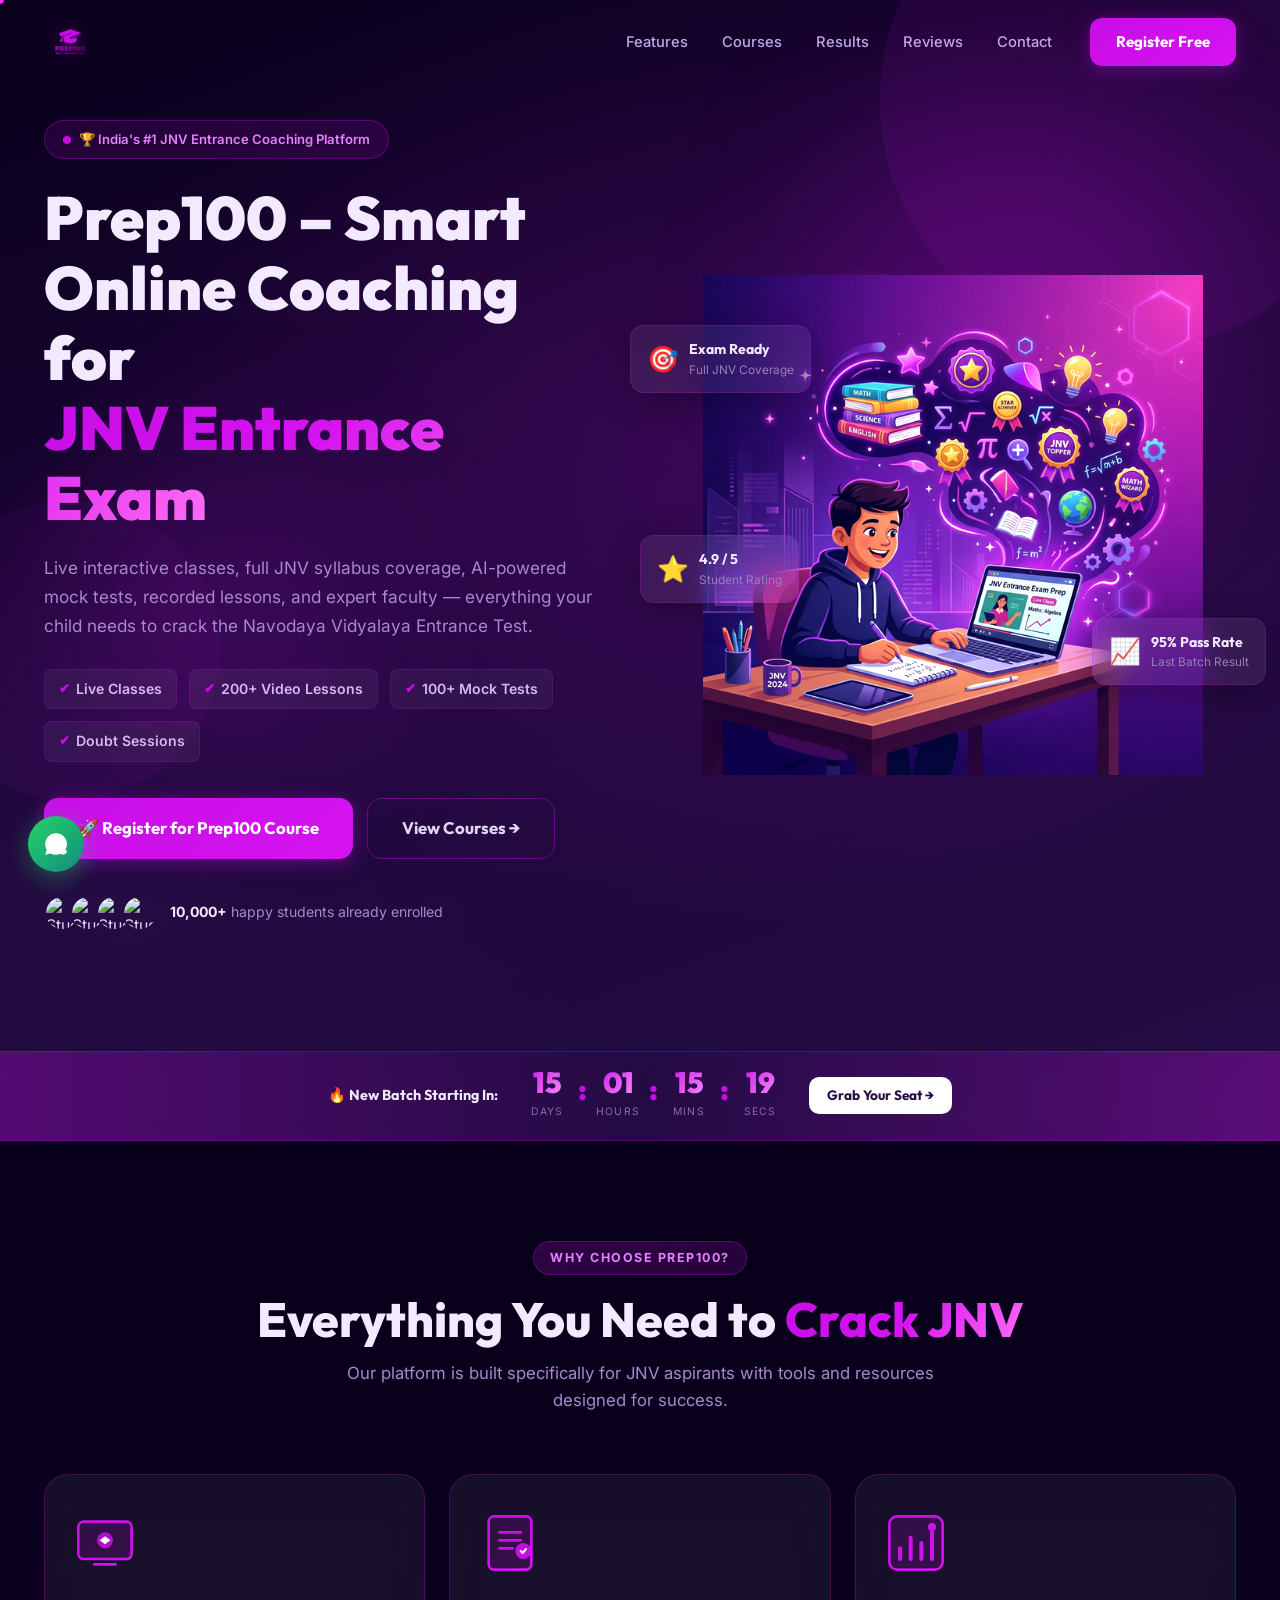
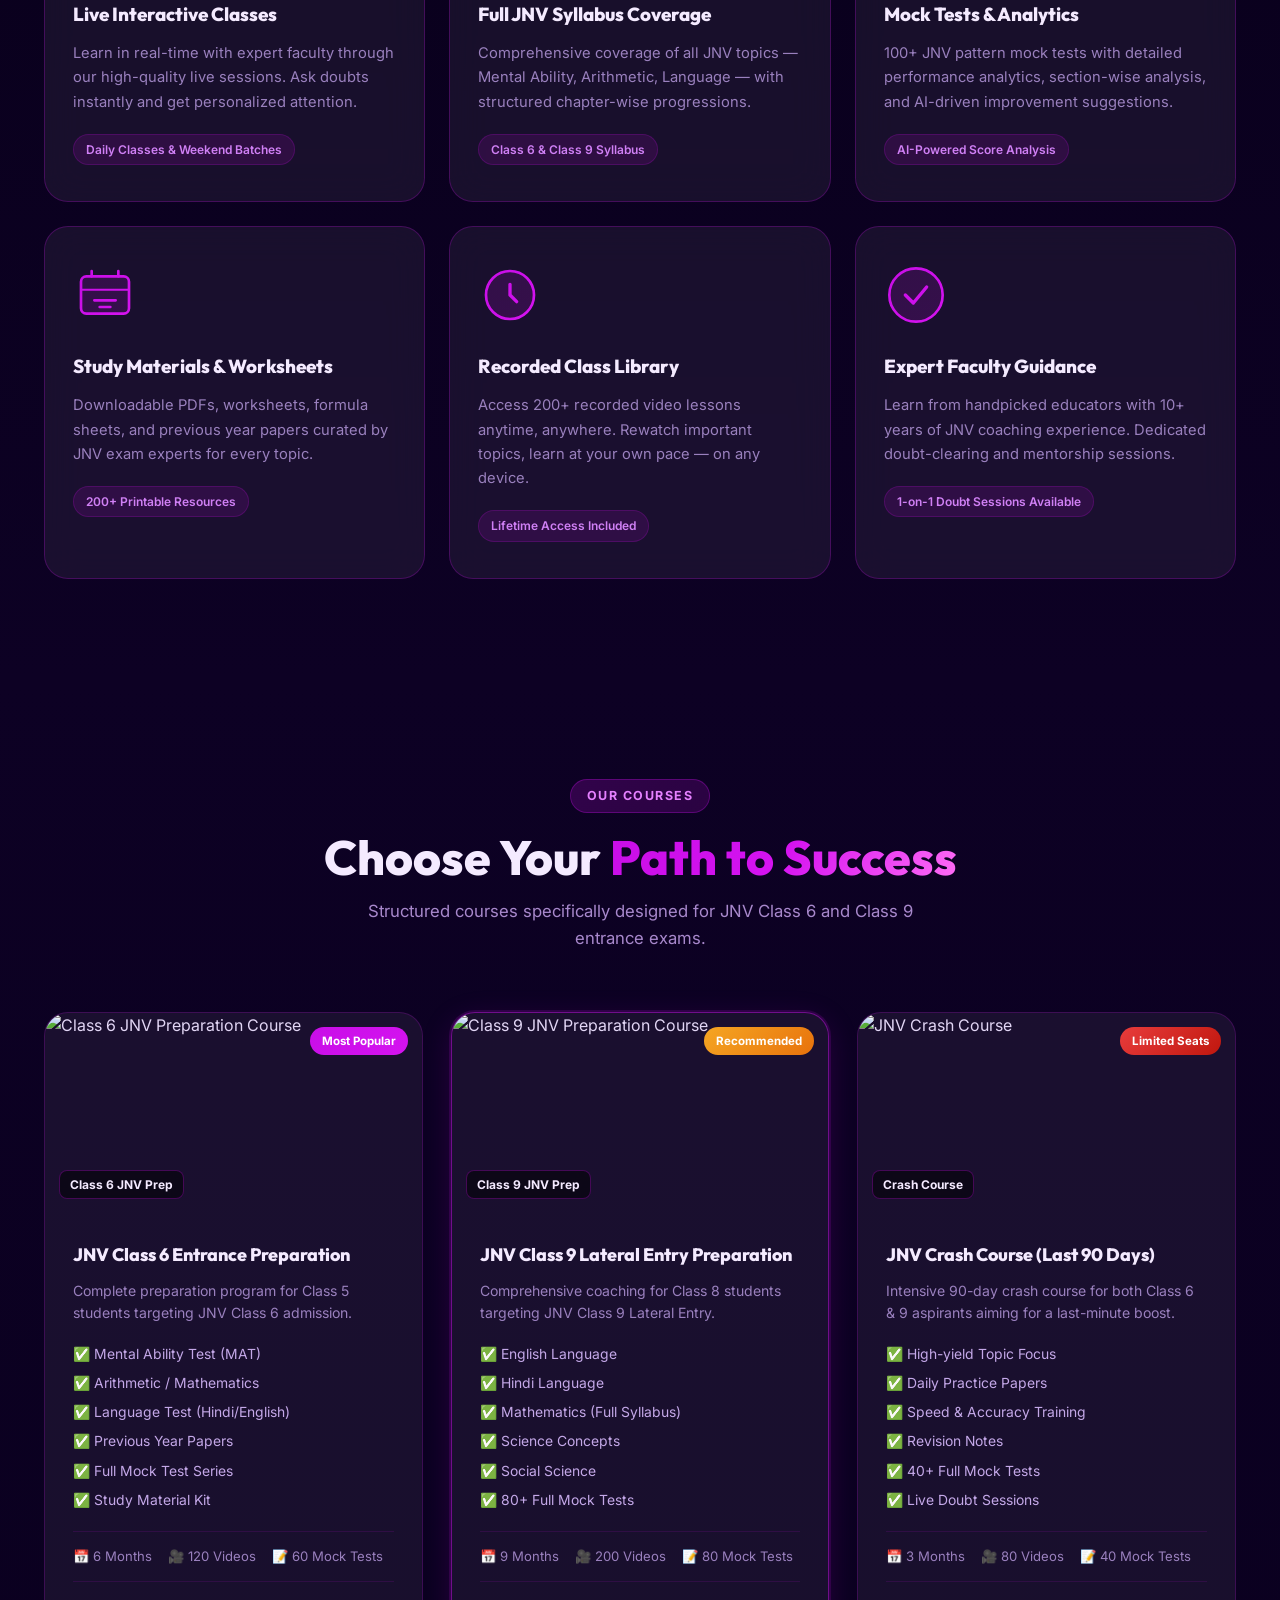
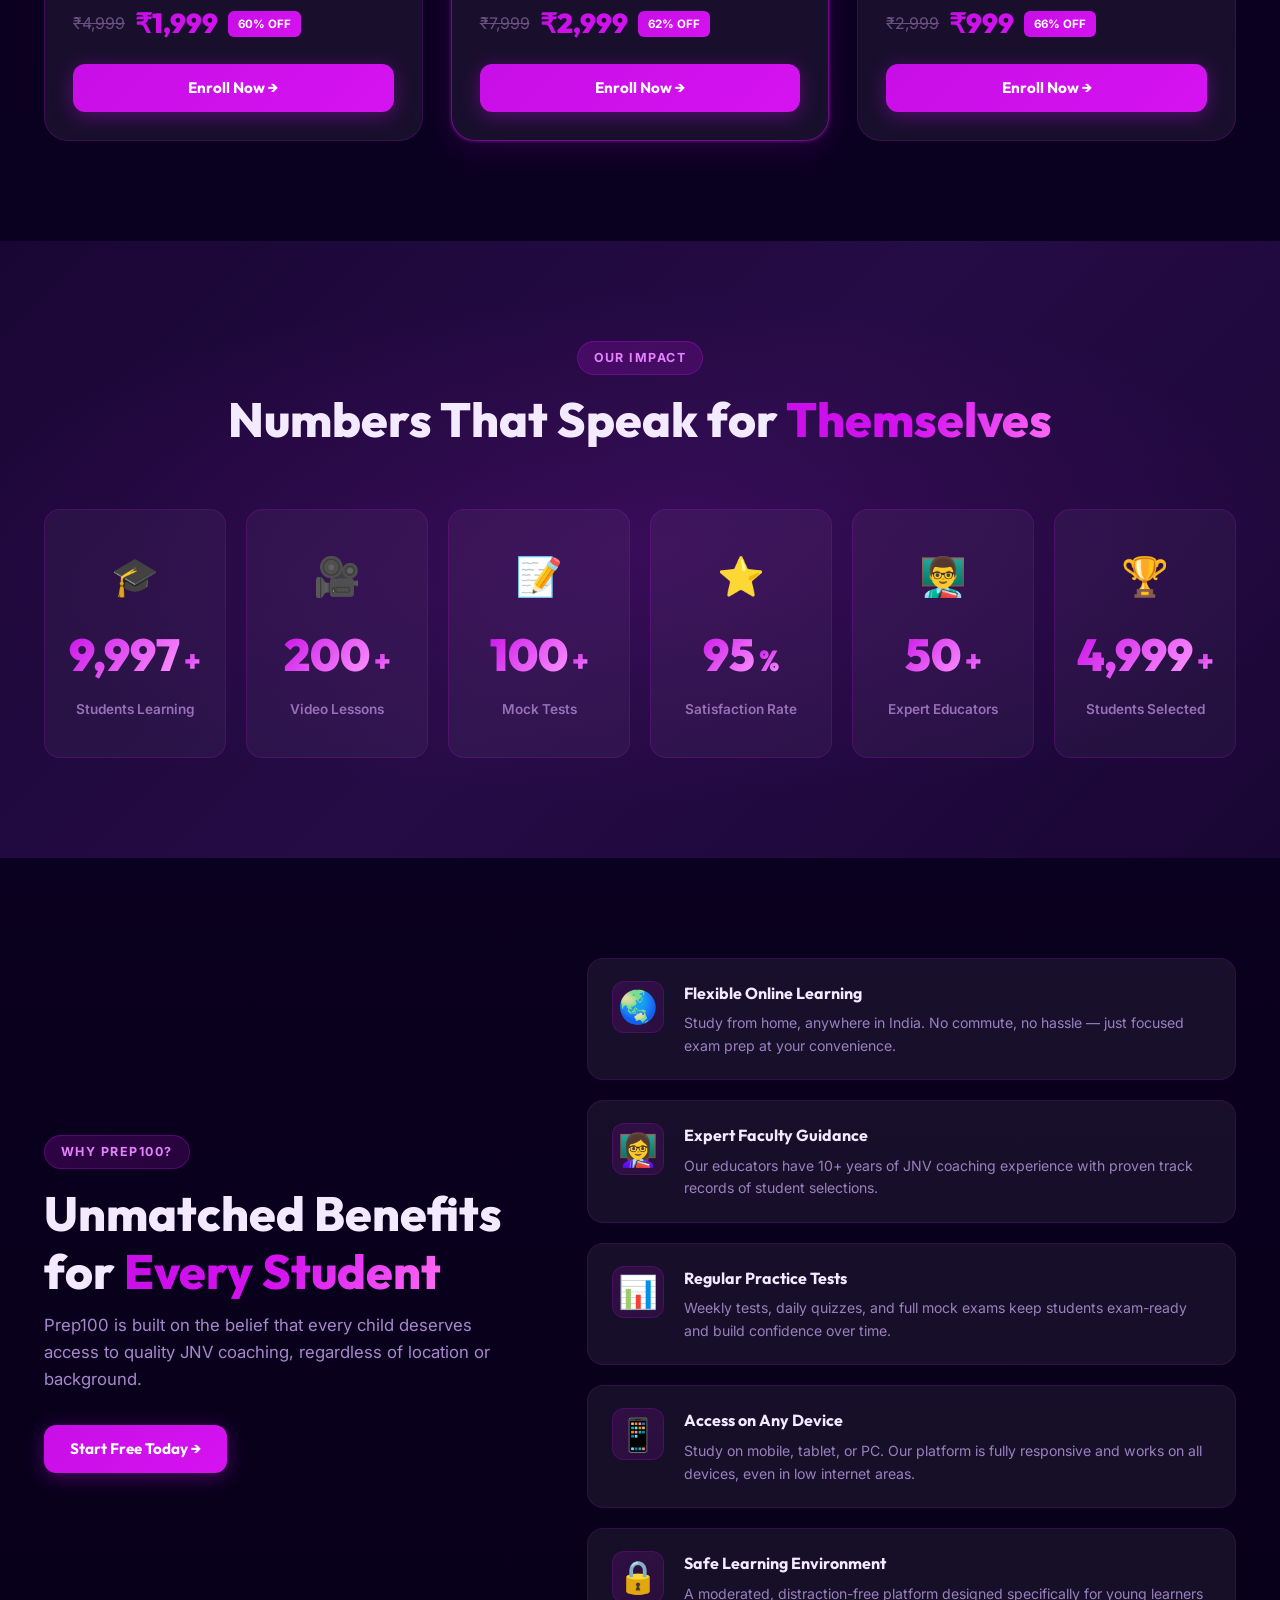
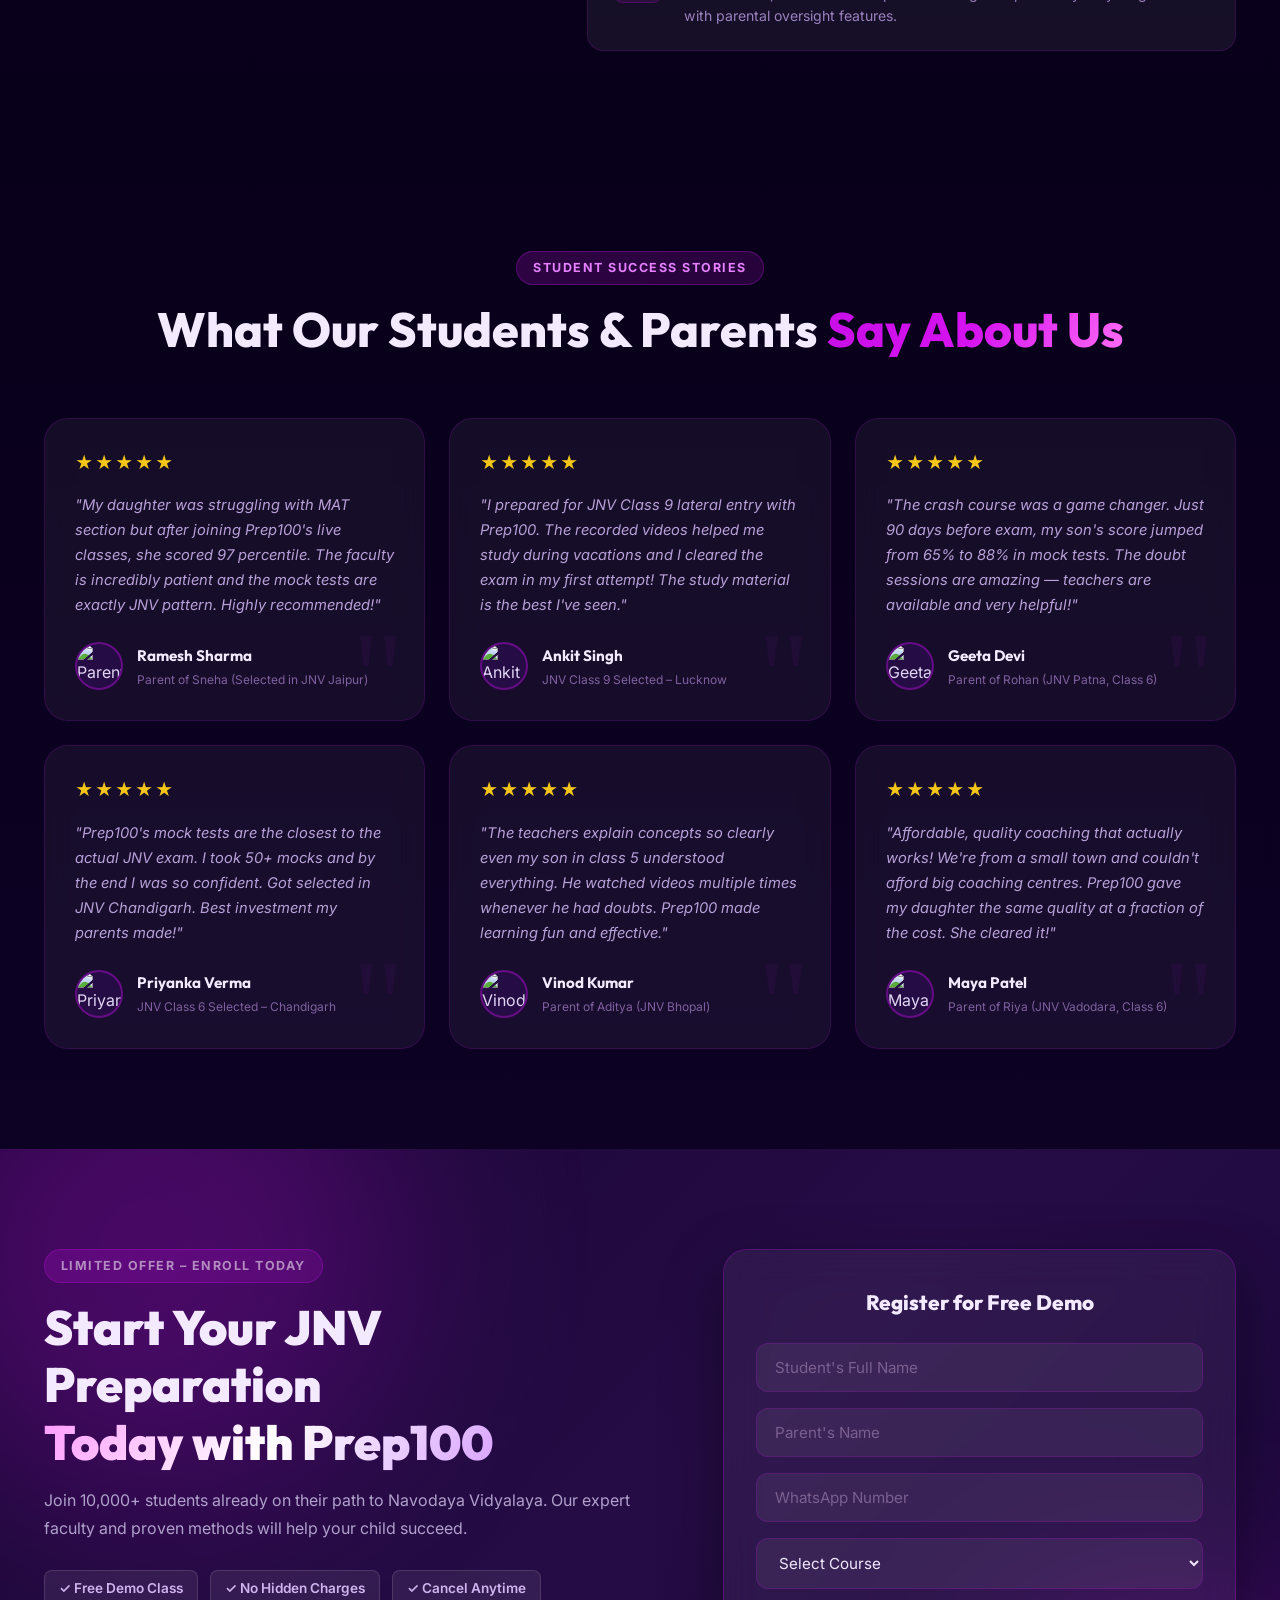
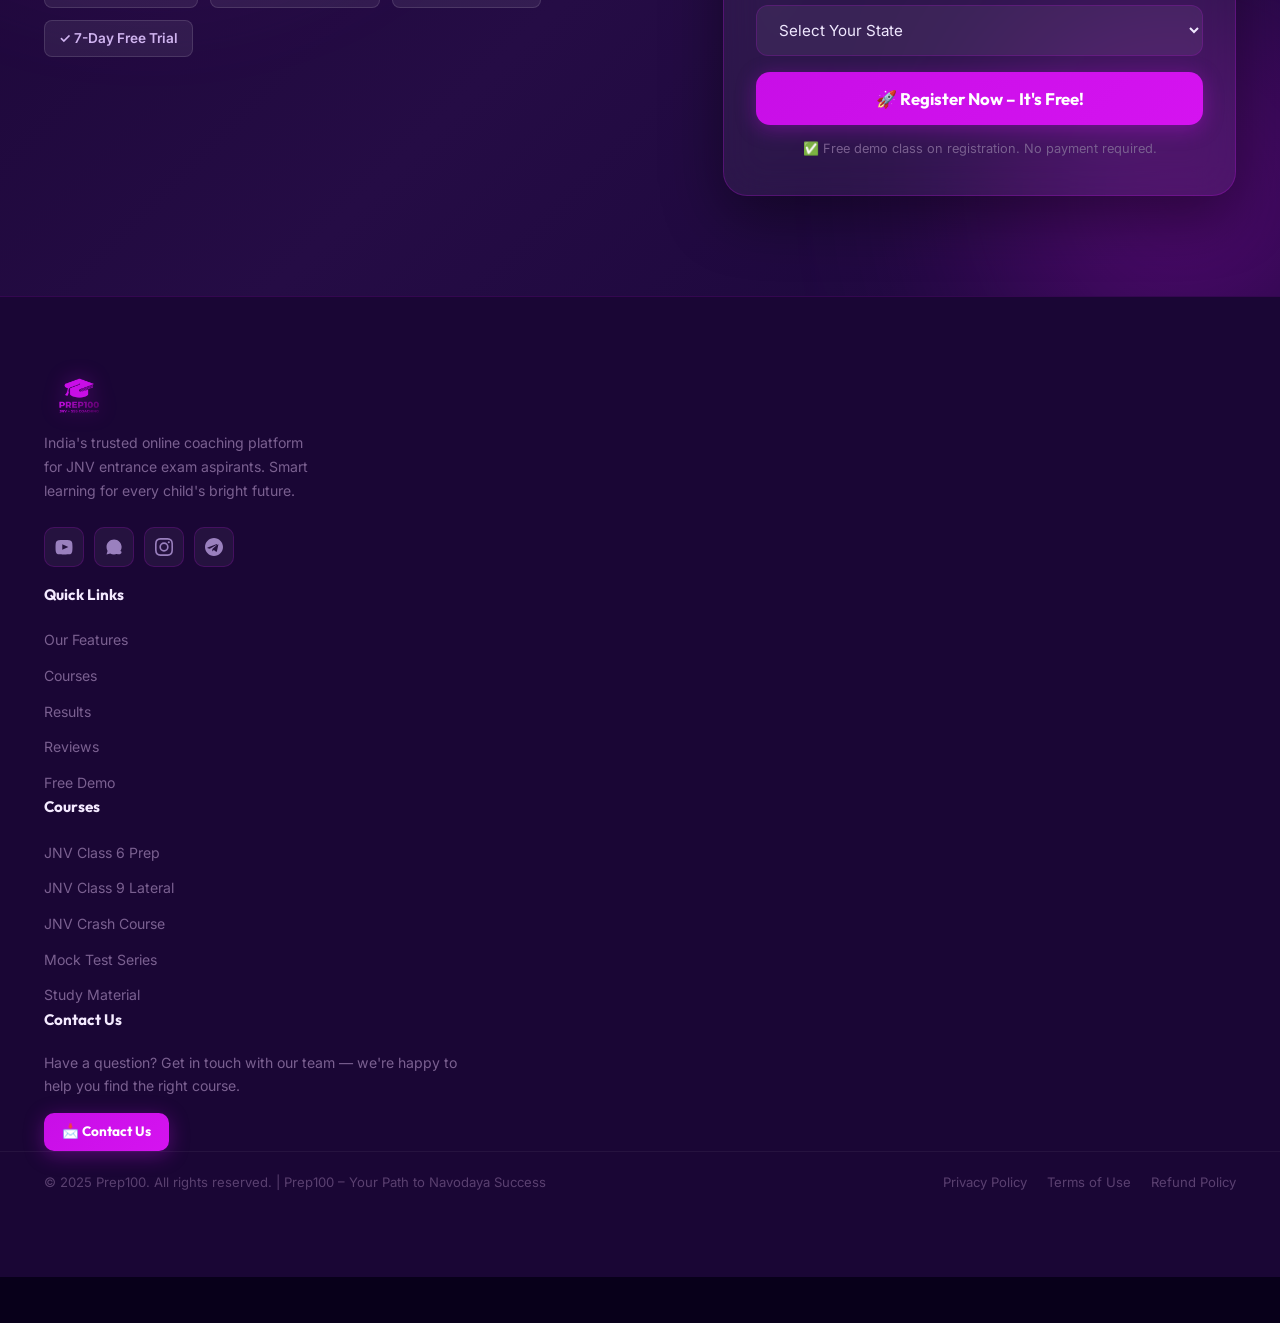
==== index.html @ 1733298d "Initial commit: Prep100 JNV coaching website" ====
<!DOCTYPE html>
<html lang="en">

<head>
  <meta charset="UTF-8" />
  <meta name="viewport" content="width=device-width, initial-scale=1.0" />
  <title>Prep100 – Smart Online Coaching for JNV Entrance Exam</title>
  <meta name="description"
    content="Prep100 is India's premium online coaching platform for JNV (Navodaya Vidyalaya) Entrance Exam. Live classes, mock tests, study materials, and expert guidance for Class 6 and Class 9 preparation." />
  <meta name="keywords"
    content="JNV entrance exam, Navodaya coaching, Class 6 entrance, JNV Class 9, online coaching, Prep100" />
  <link rel="preconnect" href="https://fonts.googleapis.com" />
  <link rel="preconnect" href="https://fonts.gstatic.com" crossorigin />
  <link
    href="https://fonts.googleapis.com/css2?family=Outfit:wght@300;400;500;600;700;800;900&family=Inter:wght@300;400;500;600;700&display=swap"
    rel="stylesheet" />
  <link rel="stylesheet" href="style.css" />
</head>

<body>

  <!-- ===================== NAVBAR ===================== -->
  <nav class="navbar" id="navbar">
    <div class="nav-container">
      <div class="nav-brand">
        <a href="#home" class="logo-wrap">
          <img src="logo.png" alt="Prep100 – JNV + SSS Coaching Logo" class="nav-logo-img" />
        </a>
      </div>
      <ul class="nav-links" id="navLinks">
        <li><a href="#features" class="nav-link">Features</a></li>
        <li><a href="#courses" class="nav-link">Courses</a></li>
        <li><a href="#stats" class="nav-link">Results</a></li>
        <li><a href="#testimonials" class="nav-link">Reviews</a></li>
        <li><a href="#contact" class="nav-link">Contact</a></li>
      </ul>
      <div class="nav-cta">
        <a href="#register" class="btn btn-primary pulse-btn" id="navRegisterBtn">Register Free</a>
      </div>
      <button class="hamburger" id="hamburger" aria-label="Toggle menu">
        <span></span><span></span><span></span>
      </button>
    </div>
  </nav>

  <!-- ===================== HERO ===================== -->
  <section class="hero" id="home">
    <div class="hero-bg-shapes">
      <div class="shape shape-1"></div>
      <div class="shape shape-2"></div>
      <div class="shape shape-3"></div>
      <div class="shape shape-4"></div>
      <div class="orb orb-1"></div>
      <div class="orb orb-2"></div>
    </div>
    <div class="container hero-container">
      <div class="hero-content" data-aos>
        <div class="hero-badge">
          <span class="badge-dot"></span>
          🏆 India's #1 JNV Entrance Coaching Platform
        </div>
        <h1 class="hero-title">
          Prep100 – Smart Online Coaching for<br />
          <span class="gradient-text">JNV Entrance Exam</span>
        </h1>
        <p class="hero-subtitle">
          Live interactive classes, full JNV syllabus coverage, AI-powered mock tests, recorded lessons, and expert
          faculty — everything your child needs to crack the Navodaya Vidyalaya Entrance Test.
        </p>
        <div class="hero-features-row">
          <div class="hero-feat"><span class="feat-icon">✔</span> Live Classes</div>
          <div class="hero-feat"><span class="feat-icon">✔</span> 200+ Video Lessons</div>
          <div class="hero-feat"><span class="feat-icon">✔</span> 100+ Mock Tests</div>
          <div class="hero-feat"><span class="feat-icon">✔</span> Doubt Sessions</div>
        </div>
        <div class="hero-cta-group">
          <a href="#register" class="btn btn-primary btn-lg">🚀 Register for Prep100 Course</a>
          <a href="#courses" class="btn btn-ghost btn-lg">View Courses →</a>
        </div>
        <div class="hero-trust">
          <div class="trust-avatars">
            <img src="https://api.dicebear.com/7.x/adventurer/svg?seed=Abhi" alt="Student" class="trust-avatar" />
            <img src="https://api.dicebear.com/7.x/adventurer/svg?seed=Priya" alt="Student" class="trust-avatar" />
            <img src="https://api.dicebear.com/7.x/adventurer/svg?seed=Rohan" alt="Student" class="trust-avatar" />
            <img src="https://api.dicebear.com/7.x/adventurer/svg?seed=Anjali" alt="Student" class="trust-avatar" />
          </div>
          <span class="trust-text"><strong>10,000+</strong> happy students already enrolled</span>
        </div>
      </div>
      <div class="hero-visual" data-aos data-aos-delay="200">
        <div class="hero-image-wrap">
          <img src="hero.png" alt="Student learning online for JNV exam with Prep100" class="hero-img" />
          <div class="hero-card card-float-1">
            <span class="card-icon">🎯</span>
            <div>
              <div class="card-title">Exam Ready</div>
              <div class="card-sub">Full JNV Coverage</div>
            </div>
          </div>
          <div class="hero-card card-float-2">
            <span class="card-icon">📈</span>
            <div>
              <div class="card-title">95% Pass Rate</div>
              <div class="card-sub">Last Batch Result</div>
            </div>
          </div>
          <div class="hero-card card-float-3">
            <span class="card-icon">⭐</span>
            <div>
              <div class="card-title">4.9 / 5</div>
              <div class="card-sub">Student Rating</div>
            </div>
          </div>
        </div>
      </div>
    </div>
    <!-- Countdown timer banner -->
    <div class="countdown-banner">
      <div class="container countdown-inner">
        <span class="countdown-label">🔥 New Batch Starting In:</span>
        <div class="countdown-timer" id="countdown">
          <div class="time-block"><span id="cd-days">00</span><label>Days</label></div>
          <span class="sep">:</span>
          <div class="time-block"><span id="cd-hrs">00</span><label>Hours</label></div>
          <span class="sep">:</span>
          <div class="time-block"><span id="cd-min">00</span><label>Mins</label></div>
          <span class="sep">:</span>
          <div class="time-block"><span id="cd-sec">00</span><label>Secs</label></div>
        </div>
        <a href="#register" class="btn btn-sm btn-white">Grab Your Seat →</a>
      </div>
    </div>
  </section>

  <!-- ===================== FEATURES ===================== -->
  <section class="section features" id="features">
    <div class="container">
      <div class="section-header" data-aos>
        <span class="section-label">Why Choose Prep100?</span>
        <h2 class="section-title">Everything You Need to <span class="gradient-text">Crack JNV</span></h2>
        <p class="section-sub">Our platform is built specifically for JNV aspirants with tools and resources designed
          for success.</p>
      </div>
      <div class="features-grid">
        <div class="feature-card" data-aos data-aos-delay="0">
          <div class="feat-icon-wrap" style="--icon-color: #C80EE7">
            <svg viewBox="0 0 48 48" fill="none" xmlns="http://www.w3.org/2000/svg">
              <rect x="4" y="8" width="40" height="28" rx="4" fill="url(#f1)" opacity="0.15" />
              <rect x="4" y="8" width="40" height="28" rx="4" stroke="url(#f1)" stroke-width="2" />
              <circle cx="24" cy="22" r="6" fill="url(#f1)" opacity="0.8" />
              <path d="M20 22l4-3 4 3-4 3-4-3z" fill="#fff" />
              <path d="M16 40h16" stroke="url(#f1)" stroke-width="2" stroke-linecap="round" />
              <defs>
                <linearGradient id="f1" x1="4" y1="8" x2="44" y2="36" gradientUnits="userSpaceOnUse">
                  <stop stop-color="#C80EE7" />
                  <stop offset="1" stop-color="#D513F0" />
                </linearGradient>
              </defs>
            </svg>
          </div>
          <h3>Live Interactive Classes</h3>
          <p>Learn in real-time with expert faculty through our high-quality live sessions. Ask doubts instantly and get
            personalized attention.</p>
          <div class="feat-tag">Daily Classes &amp; Weekend Batches</div>
        </div>
        <div class="feature-card" data-aos data-aos-delay="100">
          <div class="feat-icon-wrap" style="--icon-color: #D513F0">
            <svg viewBox="0 0 48 48" fill="none" xmlns="http://www.w3.org/2000/svg">
              <rect x="8" y="4" width="32" height="40" rx="4" fill="url(#f2)" opacity="0.15" />
              <rect x="8" y="4" width="32" height="40" rx="4" stroke="url(#f2)" stroke-width="2" />
              <path d="M16 16h16M16 22h16M16 28h10" stroke="url(#f2)" stroke-width="2" stroke-linecap="round" />
              <circle cx="34" cy="30" r="6" fill="url(#f2)" opacity="0.9" />
              <path d="M32 30l1.5 1.5 2.5-3" stroke="#fff" stroke-width="1.5" stroke-linecap="round"
                stroke-linejoin="round" />
              <defs>
                <linearGradient id="f2" x1="8" y1="4" x2="40" y2="44" gradientUnits="userSpaceOnUse">
                  <stop stop-color="#C80EE7" />
                  <stop offset="1" stop-color="#D513F0" />
                </linearGradient>
              </defs>
            </svg>
          </div>
          <h3>Full JNV Syllabus Coverage</h3>
          <p>Comprehensive coverage of all JNV topics — Mental Ability, Arithmetic, Language — with structured
            chapter-wise progressions.</p>
          <div class="feat-tag">Class 6 &amp; Class 9 Syllabus</div>
        </div>
        <div class="feature-card" data-aos data-aos-delay="200">
          <div class="feat-icon-wrap" style="--icon-color: #a00bc7">
            <svg viewBox="0 0 48 48" fill="none" xmlns="http://www.w3.org/2000/svg">
              <rect x="4" y="4" width="40" height="40" rx="6" fill="url(#f3)" opacity="0.15" />
              <rect x="4" y="4" width="40" height="40" rx="6" stroke="url(#f3)" stroke-width="2" />
              <path d="M12 36V28M20 36V20M28 36V24M36 36V16" stroke="url(#f3)" stroke-width="3"
                stroke-linecap="round" />
              <circle cx="36" cy="12" r="3" fill="url(#f3)" />
              <defs>
                <linearGradient id="f3" x1="4" y1="4" x2="44" y2="44" gradientUnits="userSpaceOnUse">
                  <stop stop-color="#C80EE7" />
                  <stop offset="1" stop-color="#D513F0" />
                </linearGradient>
              </defs>
            </svg>
          </div>
          <h3>Mock Tests &amp; Analytics</h3>
          <p>100+ JNV pattern mock tests with detailed performance analytics, section-wise analysis, and AI-driven
            improvement suggestions.</p>
          <div class="feat-tag">AI-Powered Score Analysis</div>
        </div>
        <div class="feature-card" data-aos data-aos-delay="300">
          <div class="feat-icon-wrap" style="--icon-color: #C80EE7">
            <svg viewBox="0 0 48 48" fill="none" xmlns="http://www.w3.org/2000/svg">
              <rect x="6" y="10" width="36" height="28" rx="4" fill="url(#f4)" opacity="0.15" />
              <rect x="6" y="10" width="36" height="28" rx="4" stroke="url(#f4)" stroke-width="2" />
              <path d="M14 10V6M34 10V6" stroke="url(#f4)" stroke-width="2" stroke-linecap="round" />
              <path d="M6 20h36" stroke="url(#f4)" stroke-width="1.5" />
              <path d="M16 28h16M20 33h8" stroke="url(#f4)" stroke-width="2" stroke-linecap="round" />
              <defs>
                <linearGradient id="f4" x1="6" y1="10" x2="42" y2="38" gradientUnits="userSpaceOnUse">
                  <stop stop-color="#C80EE7" />
                  <stop offset="1" stop-color="#D513F0" />
                </linearGradient>
              </defs>
            </svg>
          </div>
          <h3>Study Materials &amp; Worksheets</h3>
          <p>Downloadable PDFs, worksheets, formula sheets, and previous year papers curated by JNV exam experts for
            every topic.</p>
          <div class="feat-tag">200+ Printable Resources</div>
        </div>
        <div class="feature-card" data-aos data-aos-delay="400">
          <div class="feat-icon-wrap" style="--icon-color: #D513F0">
            <svg viewBox="0 0 48 48" fill="none" xmlns="http://www.w3.org/2000/svg">
              <circle cx="24" cy="24" r="18" fill="url(#f5)" opacity="0.15" />
              <circle cx="24" cy="24" r="18" stroke="url(#f5)" stroke-width="2" />
              <path d="M24 16v8l5 5" stroke="url(#f5)" stroke-width="2.5" stroke-linecap="round"
                stroke-linejoin="round" />
              <defs>
                <linearGradient id="f5" x1="6" y1="6" x2="42" y2="42" gradientUnits="userSpaceOnUse">
                  <stop stop-color="#C80EE7" />
                  <stop offset="1" stop-color="#D513F0" />
                </linearGradient>
              </defs>
            </svg>
          </div>
          <h3>Recorded Class Library</h3>
          <p>Access 200+ recorded video lessons anytime, anywhere. Rewatch important topics, learn at your own pace — on
            any device.</p>
          <div class="feat-tag">Lifetime Access Included</div>
        </div>
        <div class="feature-card" data-aos data-aos-delay="500">
          <div class="feat-icon-wrap" style="--icon-color: #a00bc7">
            <svg viewBox="0 0 48 48" fill="none" xmlns="http://www.w3.org/2000/svg">
              <path d="M24 4C13 4 4 13 4 24s9 20 20 20 20-9 20-20S35 4 24 4z" fill="url(#f6)" opacity="0.15" />
              <path d="M24 4C13 4 4 13 4 24s9 20 20 20 20-9 20-20S35 4 24 4z" stroke="url(#f6)" stroke-width="2" />
              <path d="M16 24l6 6 10-12" stroke="url(#f6)" stroke-width="2.5" stroke-linecap="round"
                stroke-linejoin="round" />
              <defs>
                <linearGradient id="f6" x1="4" y1="4" x2="44" y2="44" gradientUnits="userSpaceOnUse">
                  <stop stop-color="#C80EE7" />
                  <stop offset="1" stop-color="#D513F0" />
                </linearGradient>
              </defs>
            </svg>
          </div>
          <h3>Expert Faculty Guidance</h3>
          <p>Learn from handpicked educators with 10+ years of JNV coaching experience. Dedicated doubt-clearing and
            mentorship sessions.</p>
          <div class="feat-tag">1-on-1 Doubt Sessions Available</div>
        </div>
      </div>
    </div>
  </section>

  <!-- ===================== COURSES ===================== -->
  <section class="section courses" id="courses">
    <div class="container">
      <div class="section-header" data-aos>
        <span class="section-label">Our Courses</span>
        <h2 class="section-title">Choose Your <span class="gradient-text">Path to Success</span></h2>
        <p class="section-sub">Structured courses specifically designed for JNV Class 6 and Class 9 entrance exams.</p>
      </div>
      <div class="courses-grid">
        <!-- Course 1 -->
        <div class="course-card" data-aos>
          <div class="course-thumb">
            <img src="https://images.unsplash.com/photo-1503676260728-1c00da094a0b?w=500&q=80&auto=format&fit=crop"
              alt="Class 6 JNV Preparation Course" />
            <div class="course-badge">Most Popular</div>
            <div class="course-level">Class 6 JNV Prep</div>
          </div>
          <div class="course-body">
            <h3>JNV Class 6 Entrance Preparation</h3>
            <p class="course-desc">Complete preparation program for Class 5 students targeting JNV Class 6 admission.
            </p>
            <ul class="course-topics">
              <li>✅ Mental Ability Test (MAT)</li>
              <li>✅ Arithmetic / Mathematics</li>
              <li>✅ Language Test (Hindi/English)</li>
              <li>✅ Previous Year Papers</li>
              <li>✅ Full Mock Test Series</li>
              <li>✅ Study Material Kit</li>
            </ul>
            <div class="course-meta">
              <div class="course-detail"><span>📅</span> 6 Months</div>
              <div class="course-detail"><span>🎥</span> 120 Videos</div>
              <div class="course-detail"><span>📝</span> 60 Mock Tests</div>
            </div>
            <div class="course-pricing">
              <span class="price-old">₹4,999</span>
              <span class="price-new">₹1,999</span>
              <span class="price-off">60% OFF</span>
            </div>
            <a href="#register" class="btn btn-primary btn-block">Enroll Now →</a>
          </div>
        </div>
        <!-- Course 2 -->
        <div class="course-card featured-course" data-aos data-aos-delay="150">
          <div class="course-thumb">
            <img src="https://images.unsplash.com/photo-1434030216411-0b793f4b4173?w=500&q=80&auto=format&fit=crop"
              alt="Class 9 JNV Preparation Course" />
            <div class="course-badge badge-gold">Recommended</div>
            <div class="course-level">Class 9 JNV Prep</div>
          </div>
          <div class="course-body">
            <h3>JNV Class 9 Lateral Entry Preparation</h3>
            <p class="course-desc">Comprehensive coaching for Class 8 students targeting JNV Class 9 Lateral Entry.</p>
            <ul class="course-topics">
              <li>✅ English Language</li>
              <li>✅ Hindi Language</li>
              <li>✅ Mathematics (Full Syllabus)</li>
              <li>✅ Science Concepts</li>
              <li>✅ Social Science</li>
              <li>✅ 80+ Full Mock Tests</li>
            </ul>
            <div class="course-meta">
              <div class="course-detail"><span>📅</span> 9 Months</div>
              <div class="course-detail"><span>🎥</span> 200 Videos</div>
              <div class="course-detail"><span>📝</span> 80 Mock Tests</div>
            </div>
            <div class="course-pricing">
              <span class="price-old">₹7,999</span>
              <span class="price-new">₹2,999</span>
              <span class="price-off">62% OFF</span>
            </div>
            <a href="#register" class="btn btn-primary btn-block">Enroll Now →</a>
          </div>
        </div>
        <!-- Course 3: Crash course -->
        <div class="course-card" data-aos data-aos-delay="300">
          <div class="course-thumb">
            <img src="https://images.unsplash.com/photo-1456513080510-7bf3a84b82f8?w=500&q=80&auto=format&fit=crop"
              alt="JNV Crash Course" />
            <div class="course-badge badge-red">Limited Seats</div>
            <div class="course-level">Crash Course</div>
          </div>
          <div class="course-body">
            <h3>JNV Crash Course (Last 90 Days)</h3>
            <p class="course-desc">Intensive 90-day crash course for both Class 6 &amp; 9 aspirants aiming for a
              last-minute boost.</p>
            <ul class="course-topics">
              <li>✅ High-yield Topic Focus</li>
              <li>✅ Daily Practice Papers</li>
              <li>✅ Speed &amp; Accuracy Training</li>
              <li>✅ Revision Notes</li>
              <li>✅ 40+ Full Mock Tests</li>
              <li>✅ Live Doubt Sessions</li>
            </ul>
            <div class="course-meta">
              <div class="course-detail"><span>📅</span> 3 Months</div>
              <div class="course-detail"><span>🎥</span> 80 Videos</div>
              <div class="course-detail"><span>📝</span> 40 Mock Tests</div>
            </div>
            <div class="course-pricing">
              <span class="price-old">₹2,999</span>
              <span class="price-new">₹999</span>
              <span class="price-off">66% OFF</span>
            </div>
            <a href="#register" class="btn btn-primary btn-block">Enroll Now →</a>
          </div>
        </div>
      </div>
    </div>
  </section>

  <!-- ===================== STATS ===================== -->
  <section class="section stats-section" id="stats">
    <div class="stats-bg"></div>
    <div class="container">
      <div class="section-header" data-aos>
        <span class="section-label">Our Impact</span>
        <h2 class="section-title">Numbers That Speak for <span class="gradient-text">Themselves</span></h2>
      </div>
      <div class="stats-grid">
        <div class="stat-card" data-aos data-aos-delay="0">
          <div class="stat-icon">🎓</div>
          <div class="stat-num" data-target="10000">0</div>
          <div class="stat-plus">+</div>
          <div class="stat-label">Students Learning</div>
        </div>
        <div class="stat-card" data-aos data-aos-delay="100">
          <div class="stat-icon">🎥</div>
          <div class="stat-num" data-target="200">0</div>
          <div class="stat-plus">+</div>
          <div class="stat-label">Video Lessons</div>
        </div>
        <div class="stat-card" data-aos data-aos-delay="200">
          <div class="stat-icon">📝</div>
          <div class="stat-num" data-target="100">0</div>
          <div class="stat-plus">+</div>
          <div class="stat-label">Mock Tests</div>
        </div>
        <div class="stat-card" data-aos data-aos-delay="300">
          <div class="stat-icon">⭐</div>
          <div class="stat-num" data-target="95">0</div>
          <div class="stat-plus">%</div>
          <div class="stat-label">Satisfaction Rate</div>
        </div>
        <div class="stat-card" data-aos data-aos-delay="400">
          <div class="stat-icon">👨‍🏫</div>
          <div class="stat-num" data-target="50">0</div>
          <div class="stat-plus">+</div>
          <div class="stat-label">Expert Educators</div>
        </div>
        <div class="stat-card" data-aos data-aos-delay="500">
          <div class="stat-icon">🏆</div>
          <div class="stat-num" data-target="5000">0</div>
          <div class="stat-plus">+</div>
          <div class="stat-label">Students Selected</div>
        </div>
      </div>
    </div>
  </section>

  <!-- ===================== BENEFITS ===================== -->
  <section class="section benefits" id="benefits">
    <div class="container">
      <div class="benefits-inner">
        <div class="benefits-left" data-aos>
          <span class="section-label">Why Prep100?</span>
          <h2 class="section-title">Unmatched Benefits for <span class="gradient-text">Every Student</span></h2>
          <p class="section-sub">Prep100 is built on the belief that every child deserves access to quality JNV
            coaching, regardless of location or background.</p>
          <a href="#register" class="btn btn-primary">Start Free Today →</a>
        </div>
        <div class="benefits-right">
          <div class="benefit-item" data-aos data-aos-delay="0">
            <div class="benefit-icon">🌏</div>
            <div>
              <h4>Flexible Online Learning</h4>
              <p>Study from home, anywhere in India. No commute, no hassle — just focused exam prep at your convenience.
              </p>
            </div>
          </div>
          <div class="benefit-item" data-aos data-aos-delay="100">
            <div class="benefit-icon">👩‍🏫</div>
            <div>
              <h4>Expert Faculty Guidance</h4>
              <p>Our educators have 10+ years of JNV coaching experience with proven track records of student
                selections.</p>
            </div>
          </div>
          <div class="benefit-item" data-aos data-aos-delay="200">
            <div class="benefit-icon">📊</div>
            <div>
              <h4>Regular Practice Tests</h4>
              <p>Weekly tests, daily quizzes, and full mock exams keep students exam-ready and build confidence over
                time.</p>
            </div>
          </div>
          <div class="benefit-item" data-aos data-aos-delay="300">
            <div class="benefit-icon">📱</div>
            <div>
              <h4>Access on Any Device</h4>
              <p>Study on mobile, tablet, or PC. Our platform is fully responsive and works on all devices, even in low
                internet areas.</p>
            </div>
          </div>
          <div class="benefit-item" data-aos data-aos-delay="400">
            <div class="benefit-icon">🔒</div>
            <div>
              <h4>Safe Learning Environment</h4>
              <p>A moderated, distraction-free platform designed specifically for young learners with parental oversight
                features.</p>
            </div>
          </div>
        </div>
      </div>
    </div>
  </section>

  <!-- ===================== TESTIMONIALS ===================== -->
  <section class="section testimonials" id="testimonials">
    <div class="container">
      <div class="section-header" data-aos>
        <span class="section-label">Student Success Stories</span>
        <h2 class="section-title">What Our Students &amp; Parents <span class="gradient-text">Say About Us</span></h2>
      </div>
      <div class="testimonials-grid">
        <div class="testimonial-card" data-aos data-aos-delay="0">
          <div class="stars">★★★★★</div>
          <p class="testimonial-text">"My daughter was struggling with MAT section but after joining Prep100's live
            classes, she scored 97 percentile. The faculty is incredibly patient and the mock tests are exactly JNV
            pattern. Highly recommended!"</p>
          <div class="testimonial-author">
            <img src="https://api.dicebear.com/7.x/adventurer/svg?seed=Parent1" alt="Parent of Sneha"
              class="author-avatar" />
            <div>
              <div class="author-name">Ramesh Sharma</div>
              <div class="author-role">Parent of Sneha (Selected in JNV Jaipur)</div>
            </div>
          </div>
        </div>
        <div class="testimonial-card" data-aos data-aos-delay="100">
          <div class="stars">★★★★★</div>
          <p class="testimonial-text">"I prepared for JNV Class 9 lateral entry with Prep100. The recorded videos helped
            me study during vacations and I cleared the exam in my first attempt! The study material is the best I've
            seen."</p>
          <div class="testimonial-author">
            <img src="https://api.dicebear.com/7.x/adventurer/svg?seed=Ankit22" alt="Ankit Singh"
              class="author-avatar" />
            <div>
              <div class="author-name">Ankit Singh</div>
              <div class="author-role">JNV Class 9 Selected – Lucknow</div>
            </div>
          </div>
        </div>
        <div class="testimonial-card" data-aos data-aos-delay="200">
          <div class="stars">★★★★★</div>
          <p class="testimonial-text">"The crash course was a game changer. Just 90 days before exam, my son's score
            jumped from 65% to 88% in mock tests. The doubt sessions are amazing — teachers are available and very
            helpful!"</p>
          <div class="testimonial-author">
            <img src="https://api.dicebear.com/7.x/adventurer/svg?seed=Geeta" alt="Geeta Devi" class="author-avatar" />
            <div>
              <div class="author-name">Geeta Devi</div>
              <div class="author-role">Parent of Rohan (JNV Patna, Class 6)</div>
            </div>
          </div>
        </div>
        <div class="testimonial-card" data-aos data-aos-delay="300">
          <div class="stars">★★★★★</div>
          <p class="testimonial-text">"Prep100's mock tests are the closest to the actual JNV exam. I took 50+ mocks and
            by the end I was so confident. Got selected in JNV Chandigarh. Best investment my parents made!"</p>
          <div class="testimonial-author">
            <img src="https://api.dicebear.com/7.x/adventurer/svg?seed=Priyanka9" alt="Priyanka Verma"
              class="author-avatar" />
            <div>
              <div class="author-name">Priyanka Verma</div>
              <div class="author-role">JNV Class 6 Selected – Chandigarh</div>
            </div>
          </div>
        </div>
        <div class="testimonial-card" data-aos data-aos-delay="400">
          <div class="stars">★★★★★</div>
          <p class="testimonial-text">"The teachers explain concepts so clearly even my son in class 5 understood
            everything. He watched videos multiple times whenever he had doubts. Prep100 made learning fun and
            effective."</p>
          <div class="testimonial-author">
            <img src="https://api.dicebear.com/7.x/adventurer/svg?seed=Vinod" alt="Vinod Kumar" class="author-avatar" />
            <div>
              <div class="author-name">Vinod Kumar</div>
              <div class="author-role">Parent of Aditya (JNV Bhopal)</div>
            </div>
          </div>
        </div>
        <div class="testimonial-card" data-aos data-aos-delay="500">
          <div class="stars">★★★★★</div>
          <p class="testimonial-text">"Affordable, quality coaching that actually works! We're from a small town and
            couldn't afford big coaching centres. Prep100 gave my daughter the same quality at a fraction of the cost.
            She cleared it!"</p>
          <div class="testimonial-author">
            <img src="https://api.dicebear.com/7.x/adventurer/svg?seed=Maya7" alt="Maya Patel" class="author-avatar" />
            <div>
              <div class="author-name">Maya Patel</div>
              <div class="author-role">Parent of Riya (JNV Vadodara, Class 6)</div>
            </div>
          </div>
        </div>
      </div>
    </div>
  </section>

  <!-- ===================== REGISTER CTA ===================== -->
  <section class="section cta-section" id="register">
    <div class="cta-bg-shapes">
      <div class="cta-shape cta-shape-1"></div>
      <div class="cta-shape cta-shape-2"></div>
    </div>
    <div class="container">
      <div class="cta-inner" data-aos>
        <div class="cta-content">
          <span class="section-label" style="color:#fff8;">LIMITED OFFER – ENROLL TODAY</span>
          <h2 class="cta-title">Start Your JNV Preparation <br /><span class="gradient-text-light">Today with
              Prep100</span></h2>
          <p class="cta-sub">Join 10,000+ students already on their path to Navodaya Vidyalaya. Our expert faculty and
            proven methods will help your child succeed.</p>
          <div class="cta-benefits">
            <span>✓ Free Demo Class</span>
            <span>✓ No Hidden Charges</span>
            <span>✓ Cancel Anytime</span>
            <span>✓ 7-Day Free Trial</span>
          </div>
        </div>
        <div class="cta-form-wrap">
          <form class="register-form" id="registerForm" action="https://formsubmit.co/milind@koutuhal.in" method="POST">
            <!-- FormSubmit hidden fields -->
            <input type="hidden" name="_subject" value="New Prep100 Course Registration" />
            <input type="hidden" name="_captcha" value="false" />
            <input type="hidden" name="_template" value="table" />
            <input type="hidden" name="_next" value="thank-you.html" />
            <h3>Register for Free Demo</h3>
            <div class="form-group">
              <input type="text" name="Student Name" placeholder="Student's Full Name" required />
            </div>
            <div class="form-group">
              <input type="text" name="Parent Name" placeholder="Parent's Name" required />
            </div>
            <div class="form-group">
              <input type="tel" name="WhatsApp Number" placeholder="WhatsApp Number" required pattern="[0-9]{10}" />
            </div>
            <div class="form-group">
              <select name="Course" required>
                <option value="" disabled selected>Select Course</option>
                <option value="JNV Class 6 Preparation">JNV Class 6 Preparation</option>
                <option value="JNV Class 9 Lateral Entry">JNV Class 9 Lateral Entry</option>
                <option value="JNV Crash Course (90 Days)">JNV Crash Course (90 Days)</option>
              </select>
            </div>
            <div class="form-group">
              <select name="State" required>
                <option value="" disabled selected>Select Your State</option>
                <option>Uttar Pradesh</option>
                <option>Bihar</option>
                <option>Rajasthan</option>
                <option>Madhya Pradesh</option>
                <option>Maharashtra</option>
                <option>Gujarat</option>
                <option>Delhi</option>
                <option>Punjab</option>
                <option>Haryana</option>
                <option>Other</option>
              </select>
            </div>
            <button type="submit" class="btn btn-primary btn-block btn-lg" id="submitBtn">🚀 Register Now – It's
              Free!</button>
            <p class="form-note">✅ Free demo class on registration. No payment required.</p>
          </form>
        </div>
      </div>
    </div>
  </section>

  <!-- ===================== FOOTER ===================== -->
  <footer class="footer" id="contact">
    <div class="footer-top">
      <div class="container footer-grid">
        <div class="footer-brand">
          <div class="footer-logo-wrap">
            <img src="logo.png" alt="Prep100 – JNV + SSS Coaching" class="footer-logo-img" />
            <p class="footer-desc">India's trusted online coaching platform for JNV entrance exam aspirants. Smart
              learning for every child's bright future.</p>
            <div class="social-links">
              <a href="#" class="social-btn" aria-label="YouTube" title="Prep100 YouTube Channel">
                <svg viewBox="0 0 24 24" fill="currentColor">
                  <path
                    d="M23 7s-.3-2-1.2-2.8c-1.1-1.2-2.4-1.2-3-1.3C16.2 2.8 12 2.8 12 2.8s-4.2 0-6.8.1c-.6.1-1.9.1-3 1.3C1.3 5 1 7 1 7S.7 9.2.7 11.4v2c0 2.2.3 4.4.3 4.4s.3 2 1.2 2.8c1.1 1.2 2.6 1.1 3.3 1.2C7.5 22 12 22 12 22s4.2 0 6.8-.2c.6-.1 1.9-.1 3-1.3.9-.8 1.2-2.8 1.2-2.8s.3-2.2.3-4.4v-2C23.3 9.2 23 7 23 7zM9.7 15.5V8.3l8.1 3.6-8.1 3.6z" />
                </svg>
              </a>
              <a href="#" class="social-btn" aria-label="WhatsApp" title="Prep100 WhatsApp">
                <svg viewBox="0 0 24 24" fill="currentColor">
                  <path
                    d="M17.5 14.4c-.3-.1-1.7-.8-1.9-.9-.3-.1-.5-.1-.7.1-.2.3-.8.9-1 1.1-.2.2-.4.2-.7.1-.3-.1-1.3-.5-2.4-1.5-.9-.8-1.5-1.8-1.7-2.1-.2-.3 0-.5.1-.6l.5-.6c.1-.2.2-.3.3-.5.1-.2 0-.4 0-.5s-.7-1.7-1-2.3c-.2-.6-.5-.5-.7-.5H8c-.2 0-.5.1-.8.4C7 7.3 6 8.3 6 10.3s1.5 3.9 1.7 4.1c.2.3 2.9 4.4 7 6.2 1 .4 1.7.7 2.3.9.9.3 1.8.2 2.4.1.7-.1 2.1-.9 2.4-1.7.3-.8.3-1.5.2-1.7-.1-.2-.3-.2-.5-.3zM12.1 2C6.5 2 2 6.5 2 12.1c0 1.9.5 3.7 1.4 5.2L2 22l4.9-1.3c1.5.8 3.1 1.2 4.8 1.2h.4c5.6 0 10.1-4.5 10.1-10.1C21.9 6.5 17.7 2 12.1 2z" />
                </svg>
              </a>
              <a href="#" class="social-btn" aria-label="Instagram" title="Prep100 Instagram">
                <svg viewBox="0 0 24 24" fill="currentColor">
                  <path
                    d="M12 2.2c3.2 0 3.6 0 4.9.1 3.3.1 4.8 1.7 4.9 4.9.1 1.3.1 1.6.1 4.8 0 3.2 0 3.6-.1 4.8-.1 3.2-1.7 4.8-4.9 4.9-1.3.1-1.6.1-4.9.1-3.2 0-3.6 0-4.8-.1-3.3-.1-4.8-1.7-4.9-4.9C2.2 15.6 2.2 15.2 2.2 12c0-3.2 0-3.6.1-4.8C2.4 3.9 3.9 2.3 7.2 2.3 8.4 2.2 8.8 2.2 12 2.2zm0-2.2C8.7 0 8.3 0 7.1.1 2.7.3.3 2.7.1 7.1 0 8.3 0 8.7 0 12c0 3.3 0 3.7.1 4.9.2 4.4 2.6 6.8 7 7C8.3 24 8.7 24 12 24c3.3 0 3.7 0 4.9-.1 4.4-.2 6.8-2.6 7-7 .1-1.2.1-1.6.1-4.9 0-3.3 0-3.7-.1-4.9C23.7 2.7 21.3.3 16.9.1 15.7 0 15.3 0 12 0zm0 5.8a6.2 6.2 0 100 12.4A6.2 6.2 0 0012 5.8zm0 10.2a4 4 0 110-8 4 4 0 010 8zm6.4-11.8a1.4 1.4 0 100 2.8 1.4 1.4 0 000-2.8z" />
                </svg>
              </a>
              <a href="#" class="social-btn" aria-label="Telegram" title="Prep100 Telegram">
                <svg viewBox="0 0 24 24" fill="currentColor">
                  <path
                    d="M12 0C5.4 0 0 5.4 0 12s5.4 12 12 12 12-5.4 12-12S18.6 0 12 0zm5.9 8.2l-2 9.4c-.1.6-.6.9-1.1.6l-3-2.3-1.5 1.4c-.2.2-.4.3-.7.3l.3-3.1 5.5-5c.2-.2 0-.3-.3-.1L6.4 14.4l-2.9-.9c-.6-.2-.6-.6.1-.9l11.3-4.4c.6-.3 1.1.1 1 .9-.1.1 0 .1 0 .1z" />
                </svg>
              </a>
            </div>
          </div>
          <div class="footer-links-col">
            <h4>Quick Links</h4>
            <ul>
              <li><a href="#features">Our Features</a></li>
              <li><a href="#courses">Courses</a></li>
              <li><a href="#stats">Results</a></li>
              <li><a href="#testimonials">Reviews</a></li>
              <li><a href="#register">Free Demo</a></li>
            </ul>
          </div>
          <div class="footer-links-col">
            <h4>Courses</h4>
            <ul>
              <li><a href="#courses">JNV Class 6 Prep</a></li>
              <li><a href="#courses">JNV Class 9 Lateral</a></li>
              <li><a href="#courses">JNV Crash Course</a></li>
              <li><a href="#courses">Mock Test Series</a></li>
              <li><a href="#courses">Study Material</a></li>
            </ul>
          </div>
          <div class="footer-links-col">
            <h4>Contact Us</h4>
            <p style="font-size:0.88rem;color:#7a6090;margin-bottom:16px;line-height:1.6;">Have a question? Get in touch
              with our team — we're happy to help you find the right course.</p>
            <a href="#register" class="btn btn-primary btn-sm">📩 Contact Us</a>
          </div>
        </div>
      </div>
      <div class="footer-bottom">
        <div class="container footer-bottom-inner">
          <p>© 2025 Prep100. All rights reserved. | Prep100 – Your Path to Navodaya Success</p>
          <div class="footer-legal">
            <a href="#">Privacy Policy</a>
            <a href="#">Terms of Use</a>
            <a href="#">Refund Policy</a>
          </div>
        </div>
      </div>
  </footer>

  <!-- ===================== FLOATING ELEMENTS ===================== -->
  <!-- Floating WhatsApp button -->
  <a href="https://wa.me/919876543210?text=Hi%2C%20I%20want%20to%20know%20more%20about%20Prep100%20JNV%20coaching"
    class="whatsapp-float" target="_blank" rel="noopener" title="Chat on WhatsApp" id="whatsappBtn">
    <svg viewBox="0 0 24 24" fill="currentColor">
      <path
        d="M17.5 14.4c-.3-.1-1.7-.8-1.9-.9-.3-.1-.5-.1-.7.1-.2.3-.8.9-1 1.1-.2.2-.4.2-.7.1-.3-.1-1.3-.5-2.4-1.5-.9-.8-1.5-1.8-1.7-2.1-.2-.3 0-.5.1-.6l.5-.6c.1-.2.2-.3.3-.5.1-.2 0-.4 0-.5s-.7-1.7-1-2.3c-.2-.6-.5-.5-.7-.5H8c-.2 0-.5.1-.8.4C7 7.3 6 8.3 6 10.3s1.5 3.9 1.7 4.1c.2.3 2.9 4.4 7 6.2 1 .4 1.7.7 2.3.9.9.3 1.8.2 2.4.1.7-.1 2.1-.9 2.4-1.7.3-.8.3-1.5.2-1.7-.1-.2-.3-.2-.5-.3zM12.1 2C6.5 2 2 6.5 2 12.1c0 1.9.5 3.7 1.4 5.2L2 22l4.9-1.3c1.5.8 3.1 1.2 4.8 1.2h.4c5.6 0 10.1-4.5 10.1-10.1C21.9 6.5 17.7 2 12.1 2z" />
    </svg>
    <span class="whatsapp-label">Chat with Us</span>
  </a>

  <!-- Sticky register button (shows on scroll) -->
  <div class="sticky-cta" id="stickyCTA">
    <a href="#register" class="btn btn-primary">🚀 Register Now – Free Demo</a>
  </div>

  <!-- Scroll to top -->
  <button class="scroll-top" id="scrollTop" aria-label="Scroll to top" title="Back to top">↑</button>

  <script src="script.js"></script>
</body>

</html>
---- style.css ----
/* =========================================
   PREP100 — Premium EdTech Design System
   Brand: #C80EE7, #D513F0, #250C45
   ========================================= */

/* ---- RESET & BASE ---- */
*,
*::before,
*::after {
  box-sizing: border-box;
  margin: 0;
  padding: 0;
}

html {
  scroll-behavior: smooth;
  font-size: 16px;
}

body {
  font-family: 'Inter', 'Outfit', sans-serif;
  background: #08001a;
  color: #e2d6f5;
  overflow-x: hidden;
  line-height: 1.6;
}

a {
  text-decoration: none;
  color: inherit;
}

ul {
  list-style: none;
}

img {
  max-width: 100%;
  display: block;
}

/* ---- CSS VARIABLES ---- */
:root {
  --purple: #C80EE7;
  --magenta: #D513F0;
  --dark: #250C45;
  --darker: #1a0635;
  --darkest: #08001a;
  --glass: rgba(255, 255, 255, 0.06);
  --glass-border: rgba(200, 14, 231, 0.25);
  --glass-blur: blur(18px);
  --radius: 16px;
  --radius-lg: 24px;
  --shadow: 0 8px 32px rgba(200, 14, 231, 0.15);
  --shadow-lg: 0 16px 64px rgba(200, 14, 231, 0.25);
  --transition: all 0.3s cubic-bezier(0.4, 0, 0.2, 1);
  --glow: 0 0 30px rgba(200, 14, 231, 0.4);
}

/* ---- SCROLLBAR ---- */
::-webkit-scrollbar {
  width: 6px;
}

::-webkit-scrollbar-track {
  background: var(--darkest);
}

::-webkit-scrollbar-thumb {
  background: linear-gradient(var(--purple), var(--magenta));
  border-radius: 3px;
}

/* =========================================
   TYPOGRAPHY & UTILITIES
   ========================================= */
.gradient-text {
  background: linear-gradient(120deg, #C80EE7, #D513F0, #ff6ef5);
  -webkit-background-clip: text;
  -webkit-text-fill-color: transparent;
  background-clip: text;
}

.gradient-text-light {
  background: linear-gradient(120deg, #ff9bff, #fff, #d9a4ff);
  -webkit-background-clip: text;
  -webkit-text-fill-color: transparent;
  background-clip: text;
}

.section-label {
  display: inline-block;
  background: linear-gradient(135deg, rgba(200, 14, 231, 0.2), rgba(213, 19, 240, 0.15));
  border: 1px solid rgba(200, 14, 231, 0.3);
  color: #e580ff;
  font-size: 0.78rem;
  font-weight: 700;
  letter-spacing: 0.12em;
  text-transform: uppercase;
  padding: 6px 16px;
  border-radius: 100px;
  margin-bottom: 16px;
}

.section-title {
  font-family: 'Outfit', sans-serif;
  font-size: clamp(2rem, 4vw, 3rem);
  font-weight: 800;
  line-height: 1.2;
  color: #f4eaff;
  margin-bottom: 12px;
}

.section-sub {
  font-size: 1.05rem;
  color: #a888cc;
  max-width: 600px;
  margin: 0 auto;
}

.section-header {
  text-align: center;
  margin-bottom: 60px;
}

.container {
  max-width: 1240px;
  margin: 0 auto;
  padding: 0 24px;
}

.section {
  padding: 100px 0;
  position: relative;
}

/* =========================================
   BUTTONS
   ========================================= */
.btn {
  display: inline-flex;
  align-items: center;
  gap: 8px;
  padding: 12px 26px;
  border-radius: 12px;
  font-family: 'Outfit', sans-serif;
  font-weight: 700;
  font-size: 0.95rem;
  cursor: pointer;
  border: none;
  transition: var(--transition);
  position: relative;
  overflow: hidden;
  white-space: nowrap;
}

.btn::before {
  content: '';
  position: absolute;
  inset: 0;
  background: linear-gradient(rgba(255, 255, 255, 0.15), transparent);
  opacity: 0;
  transition: opacity 0.3s;
}

.btn:hover::before {
  opacity: 1;
}

.btn-primary {
  background: linear-gradient(135deg, var(--purple), var(--magenta));
  color: #fff;
  box-shadow: 0 4px 20px rgba(200, 14, 231, 0.35);
}

.btn-primary:hover {
  transform: translateY(-2px);
  box-shadow: 0 8px 30px rgba(200, 14, 231, 0.5);
}

.btn-primary:active {
  transform: translateY(0);
}

.btn-ghost {
  background: transparent;
  color: #e2d6f5;
  border: 1.5px solid rgba(200, 14, 231, 0.4);
}

.btn-ghost:hover {
  background: rgba(200, 14, 231, 0.1);
  border-color: var(--purple);
  transform: translateY(-2px);
}

.btn-lg {
  padding: 16px 34px;
  font-size: 1.05rem;
  border-radius: 14px;
}

.btn-sm {
  padding: 8px 18px;
  font-size: 0.85rem;
  border-radius: 10px;
}

.btn-white {
  background: #fff;
  color: var(--dark);
  font-weight: 700;
}

.btn-white:hover {
  background: #f0d6ff;
  transform: translateY(-2px);
}

.btn-block {
  width: 100%;
  justify-content: center;
}

.pulse-btn {
  animation: pulse 2.5s infinite;
}

@keyframes pulse {

  0%,
  100% {
    box-shadow: 0 4px 20px rgba(200, 14, 231, 0.35);
  }

  50% {
    box-shadow: 0 4px 32px rgba(200, 14, 231, 0.65), 0 0 0 6px rgba(200, 14, 231, 0.12);
  }
}

/* =========================================
   NAVBAR
   ========================================= */
.navbar {
  position: fixed;
  top: 0;
  left: 0;
  right: 0;
  z-index: 1000;
  padding: 16px 0;
  transition: var(--transition);
}

.navbar.scrolled {
  background: rgba(8, 0, 26, 0.92);
  backdrop-filter: blur(20px);
  -webkit-backdrop-filter: blur(20px);
  border-bottom: 1px solid rgba(200, 14, 231, 0.15);
  padding: 10px 0;
  box-shadow: 0 4px 32px rgba(0, 0, 0, 0.4);
}

.nav-container {
  max-width: 1240px;
  margin: 0 auto;
  padding: 0 24px;
  display: flex;
  align-items: center;
  gap: 24px;
}

.nav-brand {
  margin-right: auto;
}

.logo-wrap {
  display: flex;
  align-items: center;
  gap: 12px;
  text-decoration: none;
}

.nav-logo-img {
  height: 52px;
  width: auto;
  display: block;
  filter: drop-shadow(0 0 10px rgba(200, 14, 231, 0.35));
  transition: filter 0.3s, transform 0.3s;
}

.nav-logo-img:hover {
  filter: drop-shadow(0 0 18px rgba(200, 14, 231, 0.6));
  transform: scale(1.04);
}

.nav-links {
  display: flex;
  align-items: center;
  gap: 6px;
}

.nav-link {
  padding: 8px 14px;
  border-radius: 10px;
  font-size: 0.92rem;
  font-weight: 500;
  color: #c0a8e4;
  transition: var(--transition);
}

.nav-link:hover {
  color: #fff;
  background: rgba(200, 14, 231, 0.12);
}

.nav-cta {
  flex-shrink: 0;
}

.hamburger {
  display: none;
  flex-direction: column;
  gap: 5px;
  background: none;
  border: none;
  cursor: pointer;
  padding: 6px;
  margin-left: auto;
}

.hamburger span {
  display: block;
  width: 24px;
  height: 2px;
  background: #fff;
  border-radius: 2px;
  transition: var(--transition);
}

.hamburger.active span:nth-child(1) {
  transform: rotate(45deg) translate(5px, 5px);
}

.hamburger.active span:nth-child(2) {
  opacity: 0;
}

.hamburger.active span:nth-child(3) {
  transform: rotate(-45deg) translate(5px, -5px);
}

/* =========================================
   HERO
   ========================================= */
.hero {
  min-height: 100vh;
  display: flex;
  flex-direction: column;
  justify-content: center;
  background: radial-gradient(ellipse 80% 60% at 60% 40%, rgba(200, 14, 231, 0.18) 0%, transparent 70%),
    radial-gradient(ellipse 60% 50% at 10% 80%, rgba(37, 12, 69, 0.8) 0%, transparent 60%),
    linear-gradient(160deg, #08001a 0%, #1a0635 40%, #250C45 100%);
  padding-top: 80px;
  overflow: hidden;
}

.hero-bg-shapes {
  position: absolute;
  inset: 0;
  overflow: hidden;
  pointer-events: none;
}

.shape {
  position: absolute;
  border-radius: 50%;
  opacity: 0.08;
  animation: floatShape 12s ease-in-out infinite;
  background: linear-gradient(135deg, var(--purple), var(--magenta));
}

.shape-1 {
  width: 500px;
  height: 500px;
  top: -150px;
  right: -100px;
  animation-delay: 0s;
}

.shape-2 {
  width: 300px;
  height: 300px;
  bottom: 100px;
  left: -80px;
  animation-delay: -4s;
  opacity: 0.05;
}

.shape-3 {
  width: 200px;
  height: 200px;
  top: 30%;
  right: 25%;
  animation-delay: -2s;
  opacity: 0.06;
}

.shape-4 {
  width: 150px;
  height: 150px;
  bottom: 20%;
  right: 10%;
  animation-delay: -6s;
  opacity: 0.07;
}

.orb {
  position: absolute;
  border-radius: 50%;
  filter: blur(80px);
  pointer-events: none;
  animation: floatOrb 8s ease-in-out infinite;
}

.orb-1 {
  width: 400px;
  height: 400px;
  top: 10%;
  right: 5%;
  background: rgba(200, 14, 231, 0.2);
  animation-delay: 0s;
}

.orb-2 {
  width: 300px;
  height: 300px;
  bottom: 15%;
  left: 5%;
  background: rgba(213, 19, 240, 0.15);
  animation-delay: -3s;
}

@keyframes floatShape {

  0%,
  100% {
    transform: translateY(0) rotate(0deg) scale(1);
  }

  33% {
    transform: translateY(-30px) rotate(5deg) scale(1.05);
  }

  66% {
    transform: translateY(20px) rotate(-3deg) scale(0.98);
  }
}

@keyframes floatOrb {

  0%,
  100% {
    transform: translate(0, 0) scale(1);
  }

  50% {
    transform: translate(20px, -20px) scale(1.1);
  }
}

.hero-container {
  display: grid;
  grid-template-columns: 1fr 1fr;
  gap: 60px;
  align-items: center;
  min-height: calc(100vh - 80px);
  padding-top: 40px;
  padding-bottom: 120px;
}

.hero-content {
  position: relative;
  z-index: 2;
}

.hero-badge {
  display: inline-flex;
  align-items: center;
  gap: 8px;
  background: rgba(200, 14, 231, 0.12);
  border: 1px solid rgba(200, 14, 231, 0.3);
  color: #e580ff;
  padding: 8px 18px;
  border-radius: 100px;
  font-size: 0.82rem;
  font-weight: 600;
  margin-bottom: 24px;
  animation: badgeGlow 3s infinite;
}

@keyframes badgeGlow {

  0%,
  100% {
    box-shadow: 0 0 0 0 rgba(200, 14, 231, 0);
  }

  50% {
    box-shadow: 0 0 16px rgba(200, 14, 231, 0.3);
  }
}

.badge-dot {
  width: 8px;
  height: 8px;
  background: #C80EE7;
  border-radius: 50%;
  animation: blinkDot 2s infinite;
}

@keyframes blinkDot {

  0%,
  100% {
    opacity: 1;
  }

  50% {
    opacity: 0.3;
  }
}

.hero-title {
  font-family: 'Outfit', sans-serif;
  font-size: clamp(2.4rem, 5vw, 3.8rem);
  font-weight: 900;
  line-height: 1.15;
  color: #f4eaff;
  margin-bottom: 20px;
}

.hero-subtitle {
  font-size: 1.08rem;
  color: #a888cc;
  margin-bottom: 28px;
  max-width: 560px;
  line-height: 1.7;
}

.hero-features-row {
  display: flex;
  flex-wrap: wrap;
  gap: 12px;
  margin-bottom: 36px;
}

.hero-feat {
  display: flex;
  align-items: center;
  gap: 6px;
  background: rgba(255, 255, 255, 0.05);
  border: 1px solid rgba(200, 14, 231, 0.2);
  padding: 8px 14px;
  border-radius: 8px;
  font-size: 0.88rem;
  font-weight: 600;
  color: #d4b8f0;
  transition: var(--transition);
}

.hero-feat:hover {
  background: rgba(200, 14, 231, 0.1);
  border-color: var(--purple);
}

.feat-icon {
  color: #C80EE7;
  font-size: 0.8rem;
}

.hero-cta-group {
  display: flex;
  flex-wrap: wrap;
  gap: 14px;
  margin-bottom: 36px;
}

.hero-trust {
  display: flex;
  align-items: center;
  gap: 12px;
}

.trust-avatars {
  display: flex;
}

.trust-avatar {
  width: 36px;
  height: 36px;
  border-radius: 50%;
  border: 2px solid var(--dark);
  margin-left: -10px;
  object-fit: cover;
  background: var(--dark);
}

.trust-avatar:first-child {
  margin-left: 0;
}

.trust-text {
  font-size: 0.88rem;
  color: #a888cc;
}

.trust-text strong {
  color: #f4eaff;
}

/* Hero Visual */
.hero-visual {
  position: relative;
  z-index: 2;
}

.hero-image-wrap {
  position: relative;
}

.hero-img {
  width: 100%;
  border-radius: var(--radius-lg);
  object-fit: contain;
  max-height: 500px;
  mix-blend-mode: multiply;
  filter: brightness(1.05) contrast(1.05);
}

.hero-card {
  position: absolute;
  display: flex;
  align-items: center;
  gap: 10px;
  background: rgba(255, 255, 255, 0.07);
  backdrop-filter: blur(16px);
  -webkit-backdrop-filter: blur(16px);
  border: 1px solid rgba(200, 14, 231, 0.25);
  border-radius: 14px;
  padding: 12px 16px;
  box-shadow: 0 8px 32px rgba(0, 0, 0, 0.3);
  cursor: default;
  transition: var(--transition);
}

.hero-card:hover {
  transform: scale(1.06);
  box-shadow: var(--shadow);
}

.card-float-1 {
  top: 10%;
  left: -40px;
  animation: floatCard1 4s ease-in-out infinite;
}

.card-float-2 {
  bottom: 18%;
  right: -30px;
  animation: floatCard2 5s ease-in-out infinite -1s;
}

.card-float-3 {
  top: 52%;
  left: -30px;
  animation: floatCard1 4.5s ease-in-out infinite -2s;
}

@keyframes floatCard1 {

  0%,
  100% {
    transform: translateY(0);
  }

  50% {
    transform: translateY(-10px);
  }
}

@keyframes floatCard2 {

  0%,
  100% {
    transform: translateY(0);
  }

  50% {
    transform: translateY(10px);
  }
}

.card-icon {
  font-size: 1.6rem;
}

.card-title {
  font-family: 'Outfit', sans-serif;
  font-size: 0.88rem;
  font-weight: 700;
  color: #f4eaff;
}

.card-sub {
  font-size: 0.74rem;
  color: #9680b8;
}

/* Countdown Banner */
.countdown-banner {
  position: relative;
  z-index: 3;
  background: linear-gradient(90deg, rgba(200, 14, 231, 0.3), rgba(37, 12, 69, 0.6), rgba(213, 19, 240, 0.3));
  backdrop-filter: blur(12px);
  border-top: 1px solid rgba(200, 14, 231, 0.25);
  border-bottom: 1px solid rgba(200, 14, 231, 0.25);
  padding: 14px 0;
}

.countdown-inner {
  display: flex;
  align-items: center;
  gap: 24px;
  flex-wrap: wrap;
  justify-content: center;
}

.countdown-label {
  font-family: 'Outfit', sans-serif;
  font-size: 0.9rem;
  font-weight: 700;
  color: #f4eaff;
}

.countdown-timer {
  display: flex;
  align-items: center;
  gap: 6px;
}

.time-block {
  text-align: center;
}

.time-block span {
  display: block;
  font-family: 'Outfit', sans-serif;
  font-size: 1.8rem;
  font-weight: 900;
  line-height: 1;
  background: linear-gradient(135deg, #C80EE7, #ff9bff);
  -webkit-background-clip: text;
  -webkit-text-fill-color: transparent;
  background-clip: text;
  min-width: 50px;
}

.time-block label {
  font-size: 0.65rem;
  color: #8a6aaa;
  text-transform: uppercase;
  letter-spacing: 0.1em;
}

.sep {
  font-family: 'Outfit', sans-serif;
  font-size: 1.8rem;
  font-weight: 900;
  color: var(--purple);
  margin-bottom: 14px;
}

/* =========================================
   FEATURES
   ========================================= */
.features {
  background: linear-gradient(180deg, #08001a 0%, #0d0124 100%);
}

.features-grid {
  display: grid;
  grid-template-columns: repeat(3, 1fr);
  gap: 24px;
}

.feature-card {
  background: var(--glass);
  backdrop-filter: var(--glass-blur);
  -webkit-backdrop-filter: var(--glass-blur);
  border: 1px solid var(--glass-border);
  border-radius: var(--radius-lg);
  padding: 36px 28px;
  transition: var(--transition);
  position: relative;
  overflow: hidden;
}

.feature-card::before {
  content: '';
  position: absolute;
  top: 0;
  left: 0;
  right: 0;
  height: 2px;
  background: linear-gradient(90deg, transparent, var(--purple), transparent);
  opacity: 0;
  transition: opacity 0.3s;
}

.feature-card:hover {
  transform: translateY(-8px);
  border-color: rgba(200, 14, 231, 0.45);
  box-shadow: var(--shadow);
  background: rgba(255, 255, 255, 0.09);
}

.feature-card:hover::before {
  opacity: 1;
}

.feat-icon-wrap {
  width: 64px;
  height: 64px;
  margin-bottom: 24px;
  transition: transform 0.3s;
}

.feature-card:hover .feat-icon-wrap {
  transform: scale(1.1) rotate(-3deg);
}

.feature-card h3 {
  font-family: 'Outfit', sans-serif;
  font-size: 1.18rem;
  font-weight: 800;
  color: #f4eaff;
  margin-bottom: 12px;
}

.feature-card p {
  font-size: 0.92rem;
  color: #9a80be;
  line-height: 1.65;
  margin-bottom: 20px;
}

.feat-tag {
  display: inline-block;
  background: rgba(200, 14, 231, 0.12);
  border: 1px solid rgba(200, 14, 231, 0.2);
  color: #d080f5;
  font-size: 0.75rem;
  font-weight: 600;
  padding: 5px 12px;
  border-radius: 100px;
}

/* =========================================
   COURSES
   ========================================= */
.courses {
  background: linear-gradient(180deg, #0d0124, #0a001f);
}

.courses-grid {
  display: grid;
  grid-template-columns: repeat(3, 1fr);
  gap: 28px;
}

.course-card {
  background: var(--glass);
  border: 1px solid rgba(200, 14, 231, 0.2);
  border-radius: var(--radius-lg);
  overflow: hidden;
  transition: var(--transition);
}

.course-card:hover {
  transform: translateY(-8px);
  box-shadow: var(--shadow-lg);
  border-color: rgba(200, 14, 231, 0.5);
}

.featured-course {
  border-color: rgba(200, 14, 231, 0.5);
  box-shadow: 0 0 0 2px rgba(200, 14, 231, 0.15), var(--shadow);
}

.course-thumb {
  position: relative;
  overflow: hidden;
}

.course-thumb img {
  width: 100%;
  height: 200px;
  object-fit: cover;
  transition: transform 0.4s;
}

.course-card:hover .course-thumb img {
  transform: scale(1.04);
}

.course-badge {
  position: absolute;
  top: 14px;
  right: 14px;
  background: linear-gradient(135deg, var(--purple), var(--magenta));
  color: #fff;
  font-size: 0.72rem;
  font-weight: 700;
  padding: 5px 12px;
  border-radius: 100px;
}

.badge-gold {
  background: linear-gradient(135deg, #f5a623, #e8720c);
}

.badge-red {
  background: linear-gradient(135deg, #e83c3c, #c0170e);
}

.course-level {
  position: absolute;
  bottom: 14px;
  left: 14px;
  background: rgba(0, 0, 0, 0.5);
  backdrop-filter: blur(8px);
  color: #f4eaff;
  font-size: 0.75rem;
  font-weight: 700;
  padding: 4px 10px;
  border-radius: 8px;
  border: 1px solid rgba(200, 14, 231, 0.3);
}

.course-body {
  padding: 28px;
}

.course-body h3 {
  font-family: 'Outfit', sans-serif;
  font-size: 1.12rem;
  font-weight: 800;
  color: #f4eaff;
  margin-bottom: 10px;
}

.course-desc {
  font-size: 0.88rem;
  color: #9a80be;
  margin-bottom: 18px;
}

.course-topics {
  display: flex;
  flex-direction: column;
  gap: 7px;
  margin-bottom: 20px;
}

.course-topics li {
  font-size: 0.87rem;
  color: #c4a8e8;
  display: flex;
  align-items: center;
  gap: 6px;
}

.course-meta {
  display: flex;
  gap: 16px;
  flex-wrap: wrap;
  margin-bottom: 20px;
  padding: 14px 0;
  border-top: 1px solid rgba(200, 14, 231, 0.12);
  border-bottom: 1px solid rgba(200, 14, 231, 0.12);
}

.course-detail {
  font-size: 0.82rem;
  color: #9a80be;
  display: flex;
  align-items: center;
  gap: 4px;
}

.course-pricing {
  display: flex;
  align-items: center;
  gap: 10px;
  margin-bottom: 18px;
}

.price-old {
  font-size: 1rem;
  color: #6a5080;
  text-decoration: line-through;
}

.price-new {
  font-family: 'Outfit', sans-serif;
  font-size: 1.7rem;
  font-weight: 900;
  background: linear-gradient(135deg, #C80EE7, #D513F0);
  -webkit-background-clip: text;
  -webkit-text-fill-color: transparent;
  background-clip: text;
}

.price-off {
  background: linear-gradient(135deg, #C80EE7, #D513F0);
  color: #fff;
  font-size: 0.72rem;
  font-weight: 700;
  padding: 4px 10px;
  border-radius: 6px;
}

/* =========================================
   STATS
   ========================================= */
.stats-section {
  padding: 100px 0;
  background: linear-gradient(135deg, #1a0635 0%, #250C45 50%, #1a0635 100%);
  position: relative;
  overflow: hidden;
}

.stats-bg {
  position: absolute;
  inset: 0;
  background: radial-gradient(ellipse 80% 60% at 50% 50%, rgba(200, 14, 231, 0.12) 0%, transparent 70%);
}

.stats-grid {
  display: grid;
  grid-template-columns: repeat(6, 1fr);
  gap: 20px;
  position: relative;
  z-index: 1;
}

.stat-card {
  text-align: center;
  padding: 36px 20px;
  background: rgba(255, 255, 255, 0.04);
  border: 1px solid rgba(200, 14, 231, 0.2);
  border-radius: var(--radius);
  transition: var(--transition);
  cursor: default;
}

.stat-card:hover {
  background: rgba(200, 14, 231, 0.08);
  border-color: rgba(200, 14, 231, 0.4);
  transform: translateY(-6px);
  box-shadow: var(--shadow);
}

.stat-icon {
  font-size: 2.4rem;
  margin-bottom: 12px;
  display: block;
}

.stat-num {
  font-family: 'Outfit', sans-serif;
  font-size: clamp(2rem, 3.5vw, 3rem);
  font-weight: 900;
  display: inline;
  background: linear-gradient(135deg, #C80EE7, #ff9bff);
  -webkit-background-clip: text;
  -webkit-text-fill-color: transparent;
  background-clip: text;
}

.stat-plus {
  font-family: 'Outfit', sans-serif;
  font-size: 1.8rem;
  font-weight: 900;
  display: inline;
  background: linear-gradient(135deg, #C80EE7, #ff9bff);
  -webkit-background-clip: text;
  -webkit-text-fill-color: transparent;
  background-clip: text;
}

.stat-label {
  font-size: 0.85rem;
  color: #9870b8;
  margin-top: 8px;
  font-weight: 600;
}

/* =========================================
   BENEFITS
   ========================================= */
.benefits {
  background: linear-gradient(180deg, #0a001f, #08001a);
}

.benefits-inner {
  display: grid;
  grid-template-columns: 1fr 1.4fr;
  gap: 80px;
  align-items: center;
}

.benefits-left .section-sub {
  margin: 0 0 32px;
  text-align: left;
}

.benefits-right {
  display: flex;
  flex-direction: column;
  gap: 20px;
}

.benefit-item {
  display: flex;
  align-items: flex-start;
  gap: 20px;
  background: var(--glass);
  border: 1px solid rgba(200, 14, 231, 0.15);
  border-radius: var(--radius);
  padding: 22px 24px;
  transition: var(--transition);
}

.benefit-item:hover {
  background: rgba(200, 14, 231, 0.07);
  border-color: rgba(200, 14, 231, 0.35);
  transform: translateX(8px);
  box-shadow: var(--shadow);
}

.benefit-icon {
  font-size: 2rem;
  width: 52px;
  height: 52px;
  min-width: 52px;
  background: linear-gradient(135deg, rgba(200, 14, 231, 0.15), rgba(213, 19, 240, 0.1));
  border-radius: 12px;
  display: flex;
  align-items: center;
  justify-content: center;
  border: 1px solid rgba(200, 14, 231, 0.2);
}

.benefit-item h4 {
  font-family: 'Outfit', sans-serif;
  font-size: 1rem;
  font-weight: 700;
  color: #f4eaff;
  margin-bottom: 6px;
}

.benefit-item p {
  font-size: 0.88rem;
  color: #9a80be;
  line-height: 1.6;
}

/* =========================================
   TESTIMONIALS
   ========================================= */
.testimonials {
  background: linear-gradient(180deg, #08001a, #0d0124);
}

.testimonials-grid {
  display: grid;
  grid-template-columns: repeat(3, 1fr);
  gap: 24px;
}

.testimonial-card {
  background: rgba(255, 255, 255, 0.05);
  backdrop-filter: blur(12px);
  -webkit-backdrop-filter: blur(12px);
  border: 1px solid rgba(200, 14, 231, 0.15);
  border-radius: var(--radius-lg);
  padding: 30px;
  transition: var(--transition);
  position: relative;
  overflow: hidden;
}

.testimonial-card::after {
  content: '"';
  position: absolute;
  bottom: -20px;
  right: 20px;
  font-size: 8rem;
  line-height: 1;
  color: rgba(200, 14, 231, 0.06);
  font-family: Georgia, serif;
  pointer-events: none;
}

.testimonial-card:hover {
  transform: translateY(-6px) scale(1.02);
  border-color: rgba(200, 14, 231, 0.35);
  box-shadow: var(--shadow);
}

.stars {
  color: #f5c518;
  font-size: 1.1rem;
  margin-bottom: 16px;
  letter-spacing: 2px;
}

.testimonial-text {
  font-size: 0.92rem;
  color: #b8a0d8;
  line-height: 1.7;
  margin-bottom: 24px;
  font-style: italic;
}

.testimonial-author {
  display: flex;
  align-items: center;
  gap: 14px;
}

.author-avatar {
  width: 48px;
  height: 48px;
  border-radius: 50%;
  border: 2px solid rgba(200, 14, 231, 0.4);
  object-fit: cover;
  background: var(--dark);
}

.author-name {
  font-family: 'Outfit', sans-serif;
  font-size: 0.95rem;
  font-weight: 700;
  color: #f4eaff;
}

.author-role {
  font-size: 0.75rem;
  color: #8060a0;
  margin-top: 2px;
}

/* =========================================
   CTA SECTION
   ========================================= */
.cta-section {
  background: linear-gradient(135deg, #1a0635 0%, #250C45 50%, #1a063a 100%);
  position: relative;
  overflow: hidden;
}

.cta-bg-shapes {
  position: absolute;
  inset: 0;
  pointer-events: none;
}

.cta-shape {
  position: absolute;
  border-radius: 50%;
  filter: blur(100px);
  opacity: 0.25;
}

.cta-shape-1 {
  width: 500px;
  height: 500px;
  top: -150px;
  left: -100px;
  background: var(--purple);
}

.cta-shape-2 {
  width: 400px;
  height: 400px;
  bottom: -100px;
  right: -100px;
  background: var(--magenta);
}

.cta-inner {
  display: grid;
  grid-template-columns: 1.2fr 1fr;
  gap: 64px;
  align-items: start;
  position: relative;
  z-index: 1;
}

.cta-title {
  font-family: 'Outfit', sans-serif;
  font-size: clamp(2rem, 4vw, 3rem);
  font-weight: 900;
  color: #f4eaff;
  line-height: 1.2;
  margin-bottom: 16px;
}

.cta-sub {
  font-size: 1rem;
  color: #b0a0cc;
  margin-bottom: 28px;
  line-height: 1.7;
}

.cta-benefits {
  display: flex;
  flex-wrap: wrap;
  gap: 12px;
}

.cta-benefits span {
  background: rgba(255, 255, 255, 0.07);
  border: 1px solid rgba(255, 255, 255, 0.12);
  font-size: 0.85rem;
  font-weight: 600;
  color: #d0b4f0;
  padding: 7px 14px;
  border-radius: 8px;
}

/* Registration Form */
.cta-form-wrap {
  background: rgba(255, 255, 255, 0.05);
  backdrop-filter: blur(20px);
  -webkit-backdrop-filter: blur(20px);
  border: 1px solid rgba(200, 14, 231, 0.25);
  border-radius: var(--radius-lg);
  padding: 36px 32px;
  box-shadow: 0 20px 60px rgba(0, 0, 0, 0.4);
}

.register-form h3 {
  font-family: 'Outfit', sans-serif;
  font-size: 1.3rem;
  font-weight: 800;
  color: #f4eaff;
  margin-bottom: 24px;
  text-align: center;
}

.form-group {
  margin-bottom: 16px;
}

.form-group input,
.form-group select {
  width: 100%;
  padding: 14px 18px;
  background: rgba(255, 255, 255, 0.06);
  border: 1.5px solid rgba(200, 14, 231, 0.2);
  border-radius: 12px;
  color: #f0e8ff;
  font-size: 0.95rem;
  font-family: 'Inter', sans-serif;
  outline: none;
  transition: var(--transition);
}

.form-group input::placeholder {
  color: #7a6090;
}

.form-group select option {
  background: #1a0635;
  color: #f0e8ff;
}

.form-group input:focus,
.form-group select:focus {
  border-color: var(--purple);
  background: rgba(200, 14, 231, 0.08);
  box-shadow: 0 0 0 3px rgba(200, 14, 231, 0.12);
}

.form-note {
  text-align: center;
  font-size: 0.8rem;
  color: #7a6090;
  margin-top: 14px;
}

.form-success {
  text-align: center;
  padding: 20px 0;
}

.success-icon {
  font-size: 4rem;
  margin-bottom: 16px;
}

.form-success h3 {
  font-family: 'Outfit', sans-serif;
  font-size: 1.5rem;
  font-weight: 800;
  color: #f4eaff;
  margin-bottom: 10px;
}

.form-success p {
  color: #9a80be;
  margin-bottom: 28px;
  font-size: 0.92rem;
}

/* =========================================
   FOOTER
   ========================================= */
.footer {
  background: var(--darker);
  border-top: 1px solid rgba(200, 14, 231, 0.15);
}

.footer-top {
  padding: 64px 0;
}

.footer-grid {
  display: grid;
  grid-template-columns: 2fr 1fr 1fr 1fr;
  gap: 48px;
}

.footer-brand .footer-logo-wrap {
  margin-bottom: 16px;
}

.footer-logo-img {
  height: 70px;
  width: auto;
  display: block;
  filter: drop-shadow(0 0 10px rgba(200, 14, 231, 0.3));
}

.footer-desc {
  font-size: 0.88rem;
  color: #7a6090;
  line-height: 1.7;
  margin-bottom: 24px;
  max-width: 280px;
}

.social-links {
  display: flex;
  gap: 10px;
}

.social-btn {
  width: 40px;
  height: 40px;
  background: rgba(255, 255, 255, 0.05);
  border: 1px solid rgba(200, 14, 231, 0.2);
  border-radius: 10px;
  display: flex;
  align-items: center;
  justify-content: center;
  color: #9a80be;
  transition: var(--transition);
}

.social-btn:hover {
  background: linear-gradient(135deg, var(--purple), var(--magenta));
  border-color: transparent;
  color: #fff;
  transform: translateY(-3px);
  box-shadow: 0 4px 16px rgba(200, 14, 231, 0.3);
}

.social-btn svg {
  width: 18px;
  height: 18px;
}

.footer-links-col h4 {
  font-family: 'Outfit', sans-serif;
  font-size: 0.95rem;
  font-weight: 700;
  color: #f4eaff;
  margin-bottom: 20px;
}

.footer-links-col ul {
  display: flex;
  flex-direction: column;
  gap: 10px;
}

.footer-links-col ul li a {
  font-size: 0.88rem;
  color: #7a6090;
  transition: color 0.2s;
}

.footer-links-col ul li a:hover {
  color: #C80EE7;
}

.contact-list {
  gap: 12px !important;
}

.contact-list li {
  font-size: 0.88rem;
  color: #7a6090;
  display: flex;
  align-items: center;
  gap: 8px;
}

.contact-list li a {
  color: #7a6090;
  transition: color 0.2s;
}

.contact-list li a:hover {
  color: #C80EE7;
}

.footer-bottom {
  border-top: 1px solid rgba(255, 255, 255, 0.05);
  padding: 20px 0;
}

.footer-bottom-inner {
  display: flex;
  align-items: center;
  justify-content: space-between;
  flex-wrap: wrap;
  gap: 12px;
}

.footer-bottom p {
  font-size: 0.82rem;
  color: #5a4070;
}

.footer-legal {
  display: flex;
  gap: 20px;
}

.footer-legal a {
  font-size: 0.82rem;
  color: #5a4070;
  transition: color 0.2s;
}

.footer-legal a:hover {
  color: #C80EE7;
}

/* =========================================
   FLOATING ELEMENTS
   ========================================= */
.whatsapp-float {
  position: fixed;
  bottom: 28px;
  left: 28px;
  z-index: 999;
  background: linear-gradient(135deg, #25d366, #128c7e);
  color: #fff;
  width: 56px;
  height: 56px;
  border-radius: 50%;
  display: flex;
  align-items: center;
  justify-content: center;
  box-shadow: 0 6px 24px rgba(37, 211, 102, 0.4);
  transition: var(--transition);
  overflow: hidden;
}

.whatsapp-float:hover {
  width: auto;
  border-radius: 100px;
  padding: 0 20px;
  gap: 10px;
  box-shadow: 0 8px 32px rgba(37, 211, 102, 0.5);
}

.whatsapp-float svg {
  width: 26px;
  height: 26px;
  flex-shrink: 0;
}

.whatsapp-label {
  font-size: 0.9rem;
  font-weight: 700;
  white-space: nowrap;
  max-width: 0;
  overflow: hidden;
  transition: max-width 0.4s ease, margin 0.4s;
}

.whatsapp-float:hover .whatsapp-label {
  max-width: 120px;
}

.sticky-cta {
  position: fixed;
  bottom: 28px;
  right: 28px;
  z-index: 998;
  transform: translateY(100px);
  opacity: 0;
  transition: transform 0.4s cubic-bezier(0.4, 0, 0.2, 1), opacity 0.4s;
}

.sticky-cta.show {
  transform: translateY(0);
  opacity: 1;
}

.scroll-top {
  position: fixed;
  bottom: 100px;
  right: 28px;
  z-index: 997;
  width: 44px;
  height: 44px;
  background: linear-gradient(135deg, var(--purple), var(--magenta));
  color: #fff;
  border: none;
  border-radius: 12px;
  font-size: 1.2rem;
  cursor: pointer;
  box-shadow: 0 4px 16px rgba(200, 14, 231, 0.35);
  transition: var(--transition);
  opacity: 0;
  transform: translateY(20px);
  pointer-events: none;
}

.scroll-top.show {
  opacity: 1;
  transform: translateY(0);
  pointer-events: all;
}

.scroll-top:hover {
  transform: translateY(-3px);
  box-shadow: 0 6px 22px rgba(200, 14, 231, 0.5);
}

/* =========================================
   SCROLL ANIMATIONS
   ========================================= */
[data-aos] {
  opacity: 0;
  transform: translateY(32px);
  transition: opacity 0.7s cubic-bezier(0.4, 0, 0.2, 1), transform 0.7s cubic-bezier(0.4, 0, 0.2, 1);
}

[data-aos].aos-visible {
  opacity: 1;
  transform: translateY(0);
}

[data-aos-delay="100"] {
  transition-delay: 0.1s !important;
}

[data-aos-delay="200"] {
  transition-delay: 0.2s !important;
}

[data-aos-delay="300"] {
  transition-delay: 0.3s !important;
}

[data-aos-delay="400"] {
  transition-delay: 0.4s !important;
}

[data-aos-delay="500"] {
  transition-delay: 0.5s !important;
}

/* =========================================
   RESPONSIVE DESIGN
   ========================================= */
@media (max-width: 1100px) {
  .stats-grid {
    grid-template-columns: repeat(3, 1fr);
  }

  .features-grid {
    grid-template-columns: repeat(2, 1fr);
  }
}

@media (max-width: 900px) {
  .hero-container {
    grid-template-columns: 1fr;
    gap: 48px;
    min-height: auto;
    padding-bottom: 80px;
  }

  .hero-visual {
    display: none;
  }

  .courses-grid {
    grid-template-columns: 1fr 1fr;
  }

  .testimonials-grid {
    grid-template-columns: 1fr 1fr;
  }

  .cta-inner {
    grid-template-columns: 1fr;
  }

  .cta-content {
    text-align: center;
  }

  .cta-benefits {
    justify-content: center;
  }

  .benefits-inner {
    grid-template-columns: 1fr;
    gap: 40px;
  }

  .footer-grid {
    grid-template-columns: 1fr 1fr;
    gap: 32px;
  }

  .nav-links,
  .nav-cta {
    display: none;
  }

  .hamburger {
    display: flex;
  }

  .nav-links.open {
    display: flex;
    flex-direction: column;
    position: fixed;
    top: 68px;
    left: 0;
    right: 0;
    background: rgba(8, 0, 26, 0.97);
    backdrop-filter: blur(20px);
    padding: 24px;
    gap: 4px;
    border-bottom: 1px solid rgba(200, 14, 231, 0.15);
  }

  .nav-links.open .nav-link {
    padding: 12px 16px;
    font-size: 1rem;
  }

  .nav-links.open+.nav-cta {
    display: block;
    margin: 8px 24px 24px;
  }
}

@media (max-width: 640px) {
  .section {
    padding: 70px 0;
  }

  .hero-title {
    font-size: 2.1rem;
  }

  .hero-cta-group {
    flex-direction: column;
  }

  .hero-cta-group .btn {
    text-align: center;
    justify-content: center;
  }

  .features-grid {
    grid-template-columns: 1fr;
  }

  .courses-grid {
    grid-template-columns: 1fr;
  }

  .testimonials-grid {
    grid-template-columns: 1fr;
  }

  .stats-grid {
    grid-template-columns: repeat(2, 1fr);
  }

  .cta-form-wrap {
    padding: 24px 20px;
  }

  .footer-grid {
    grid-template-columns: 1fr;
  }

  .footer-bottom-inner {
    flex-direction: column;
    text-align: center;
  }

  .countdown-inner {
    gap: 14px;
  }

  .card-float-1,
  .card-float-2,
  .card-float-3 {
    display: none;
  }
}

@media (max-width: 400px) {
  .hero-features-row {
    gap: 8px;
  }

  .hero-feat {
    font-size: 0.8rem;
    padding: 6px 10px;
  }

  .stats-grid {
    grid-template-columns: 1fr 1fr;
  }
}
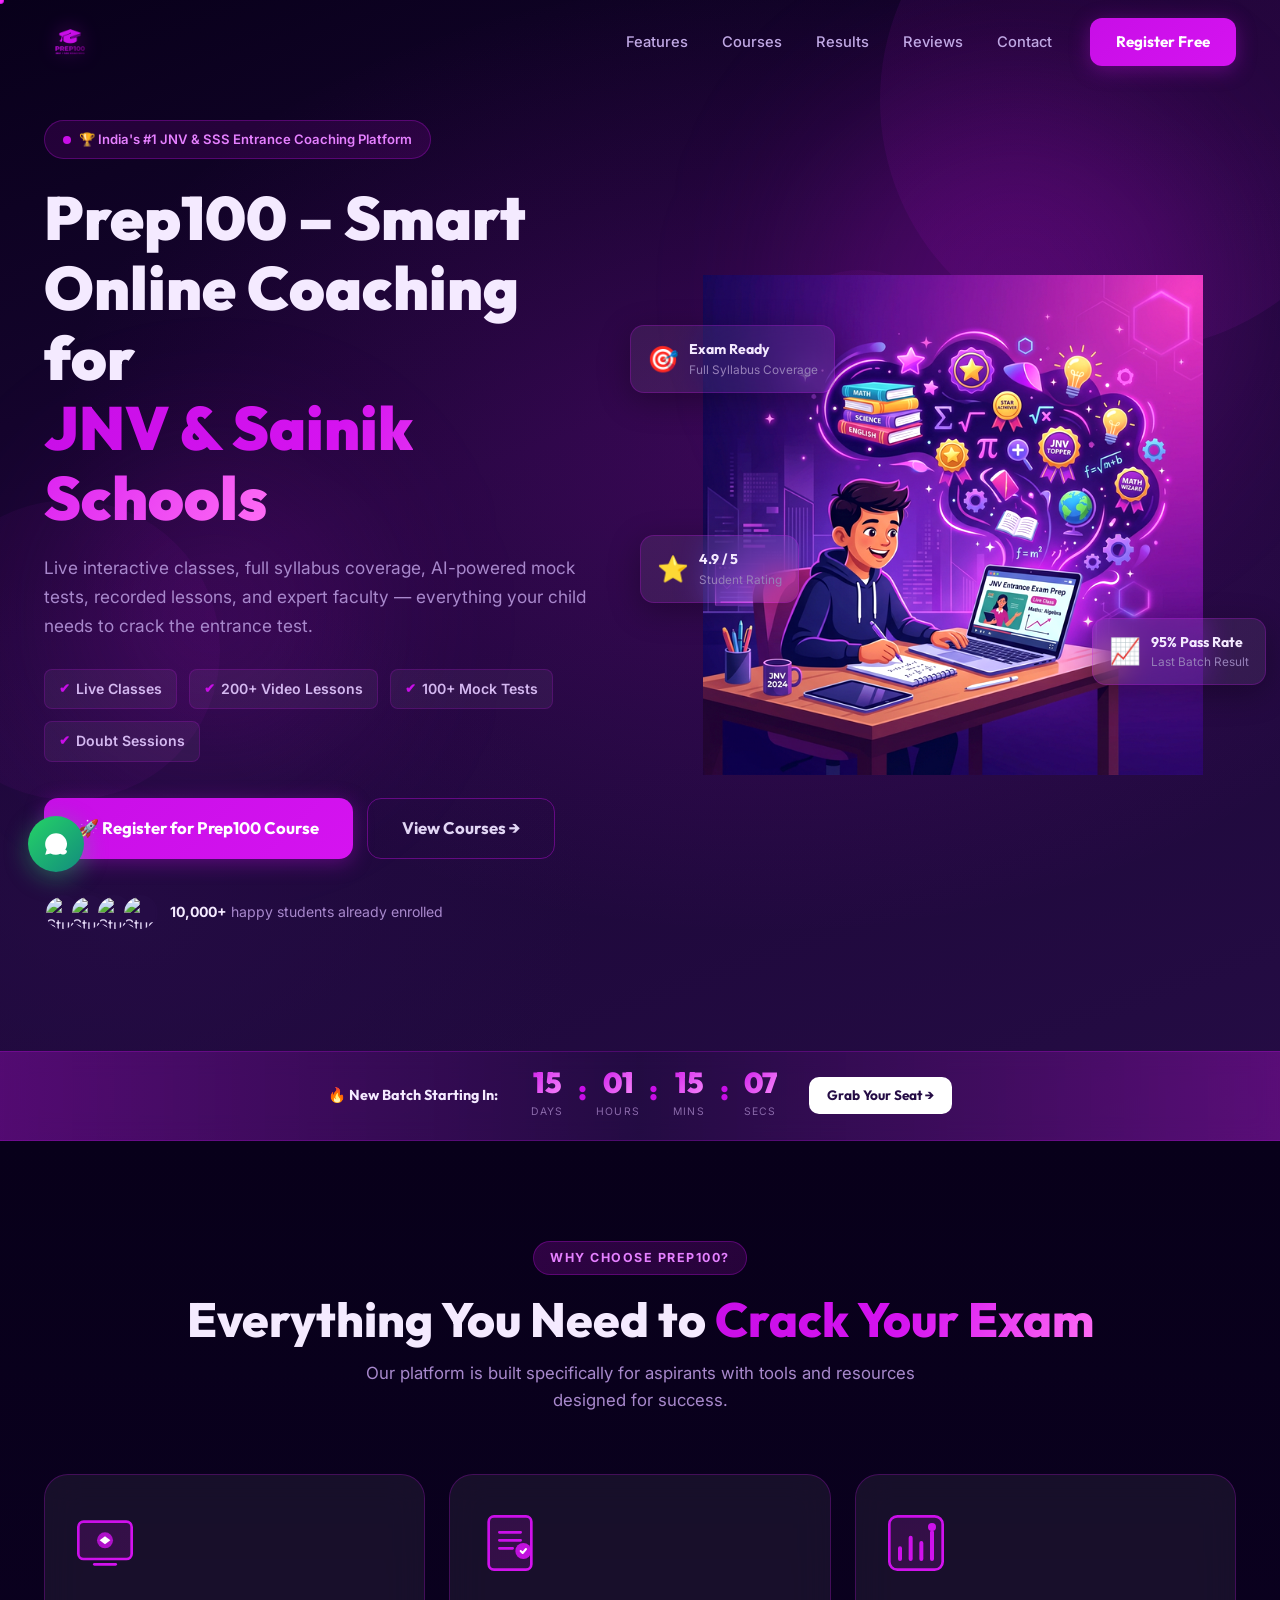
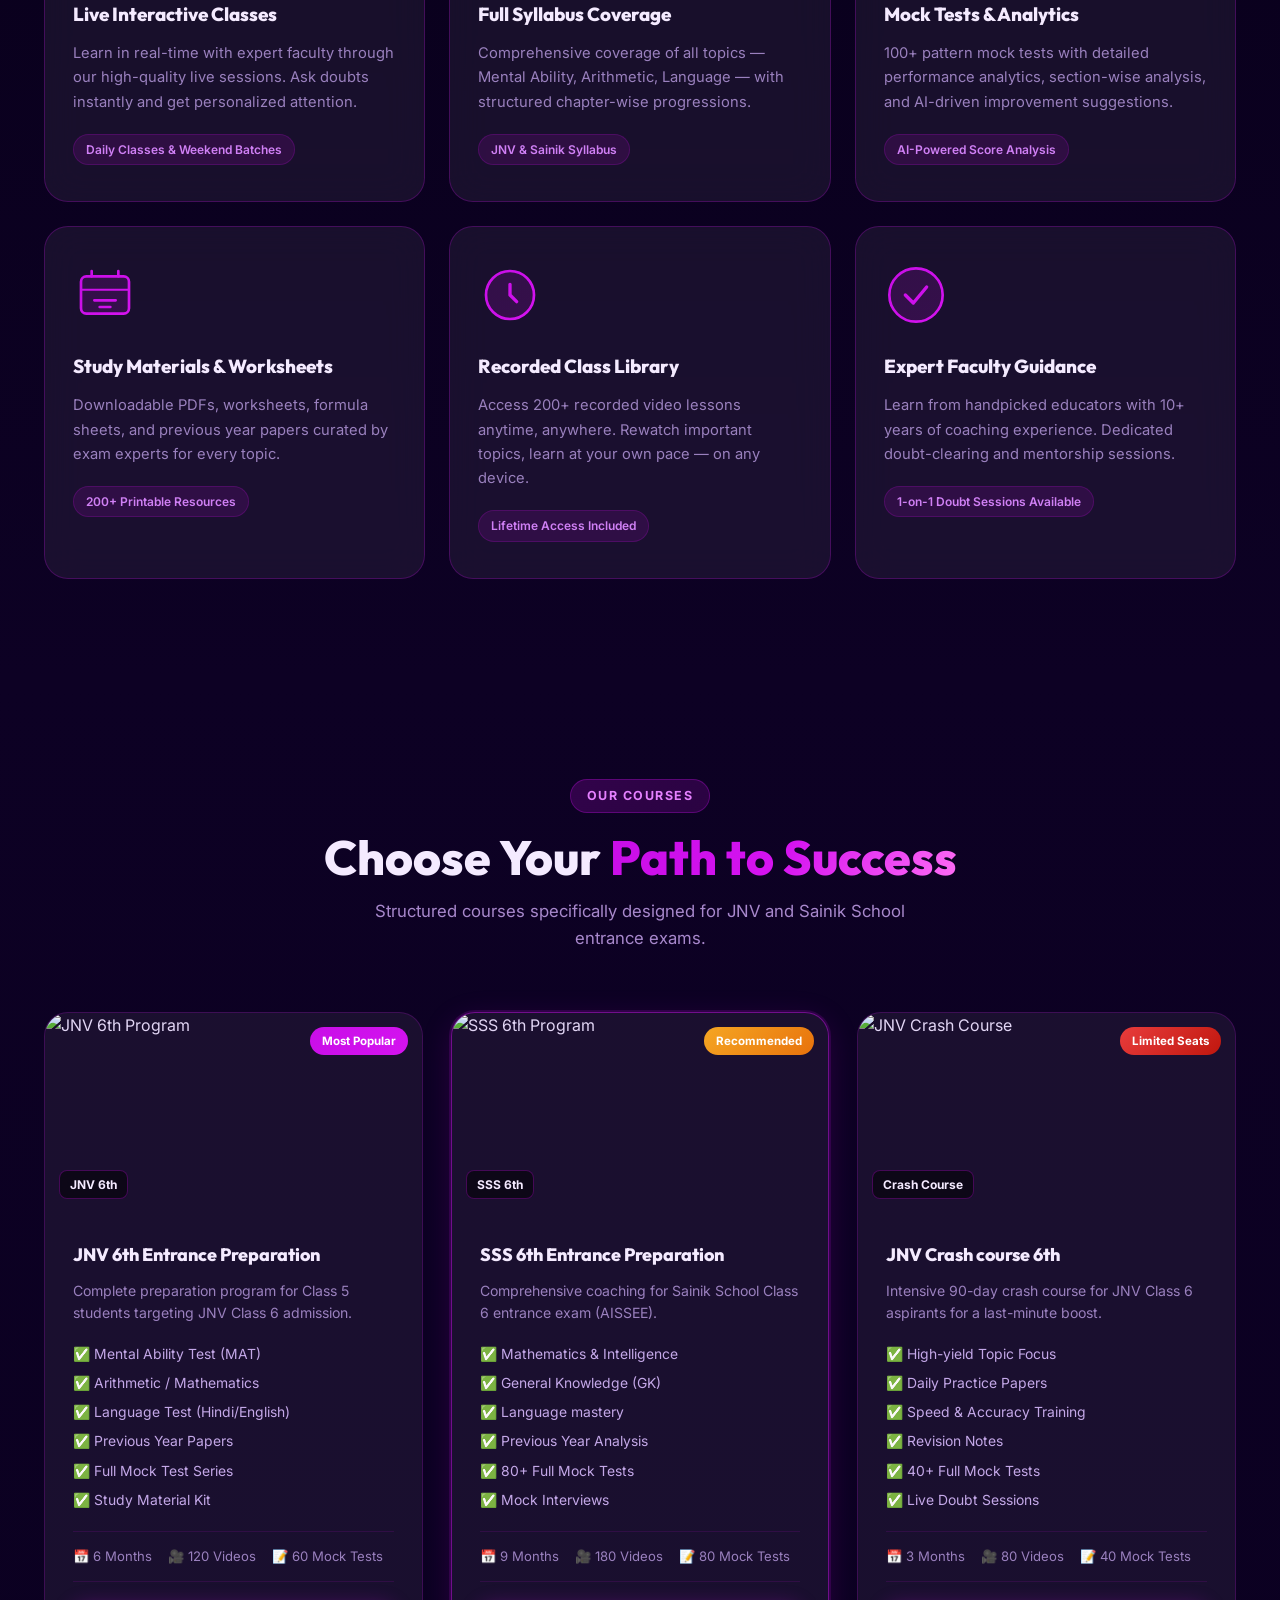
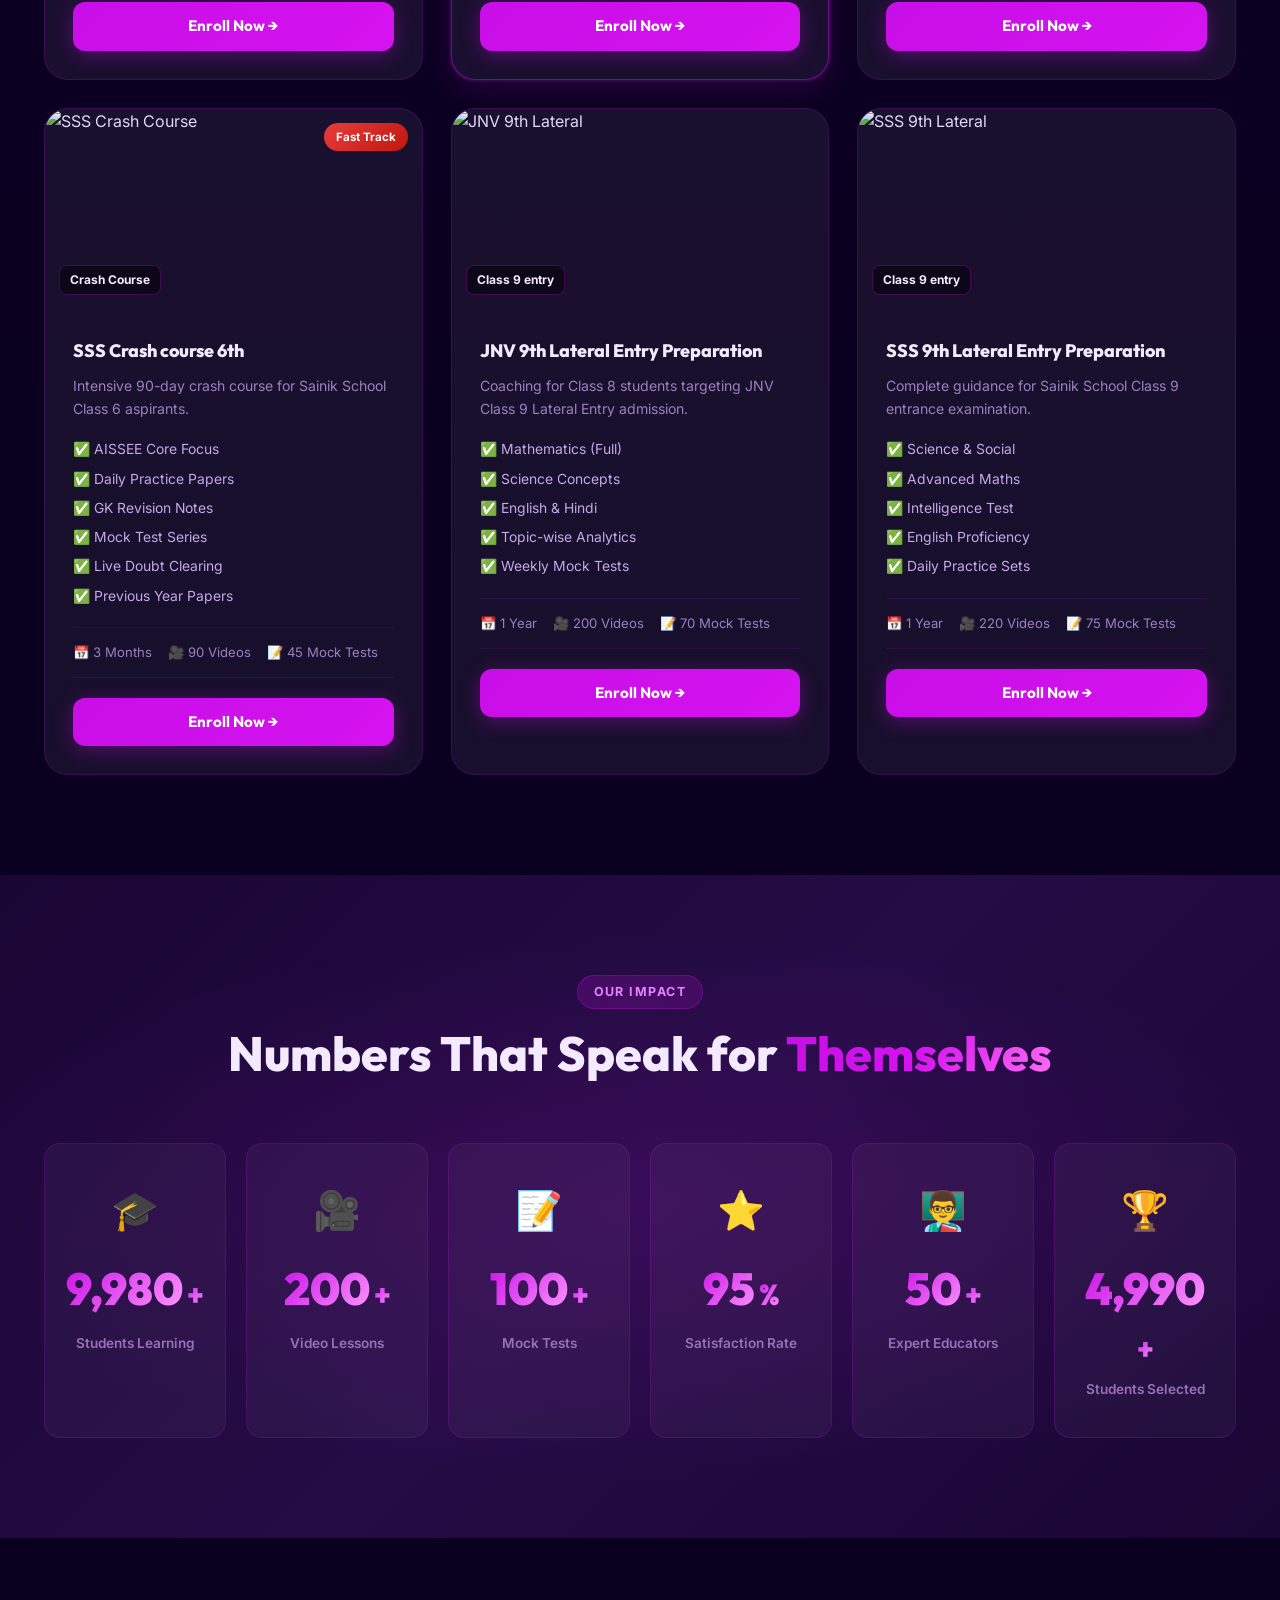
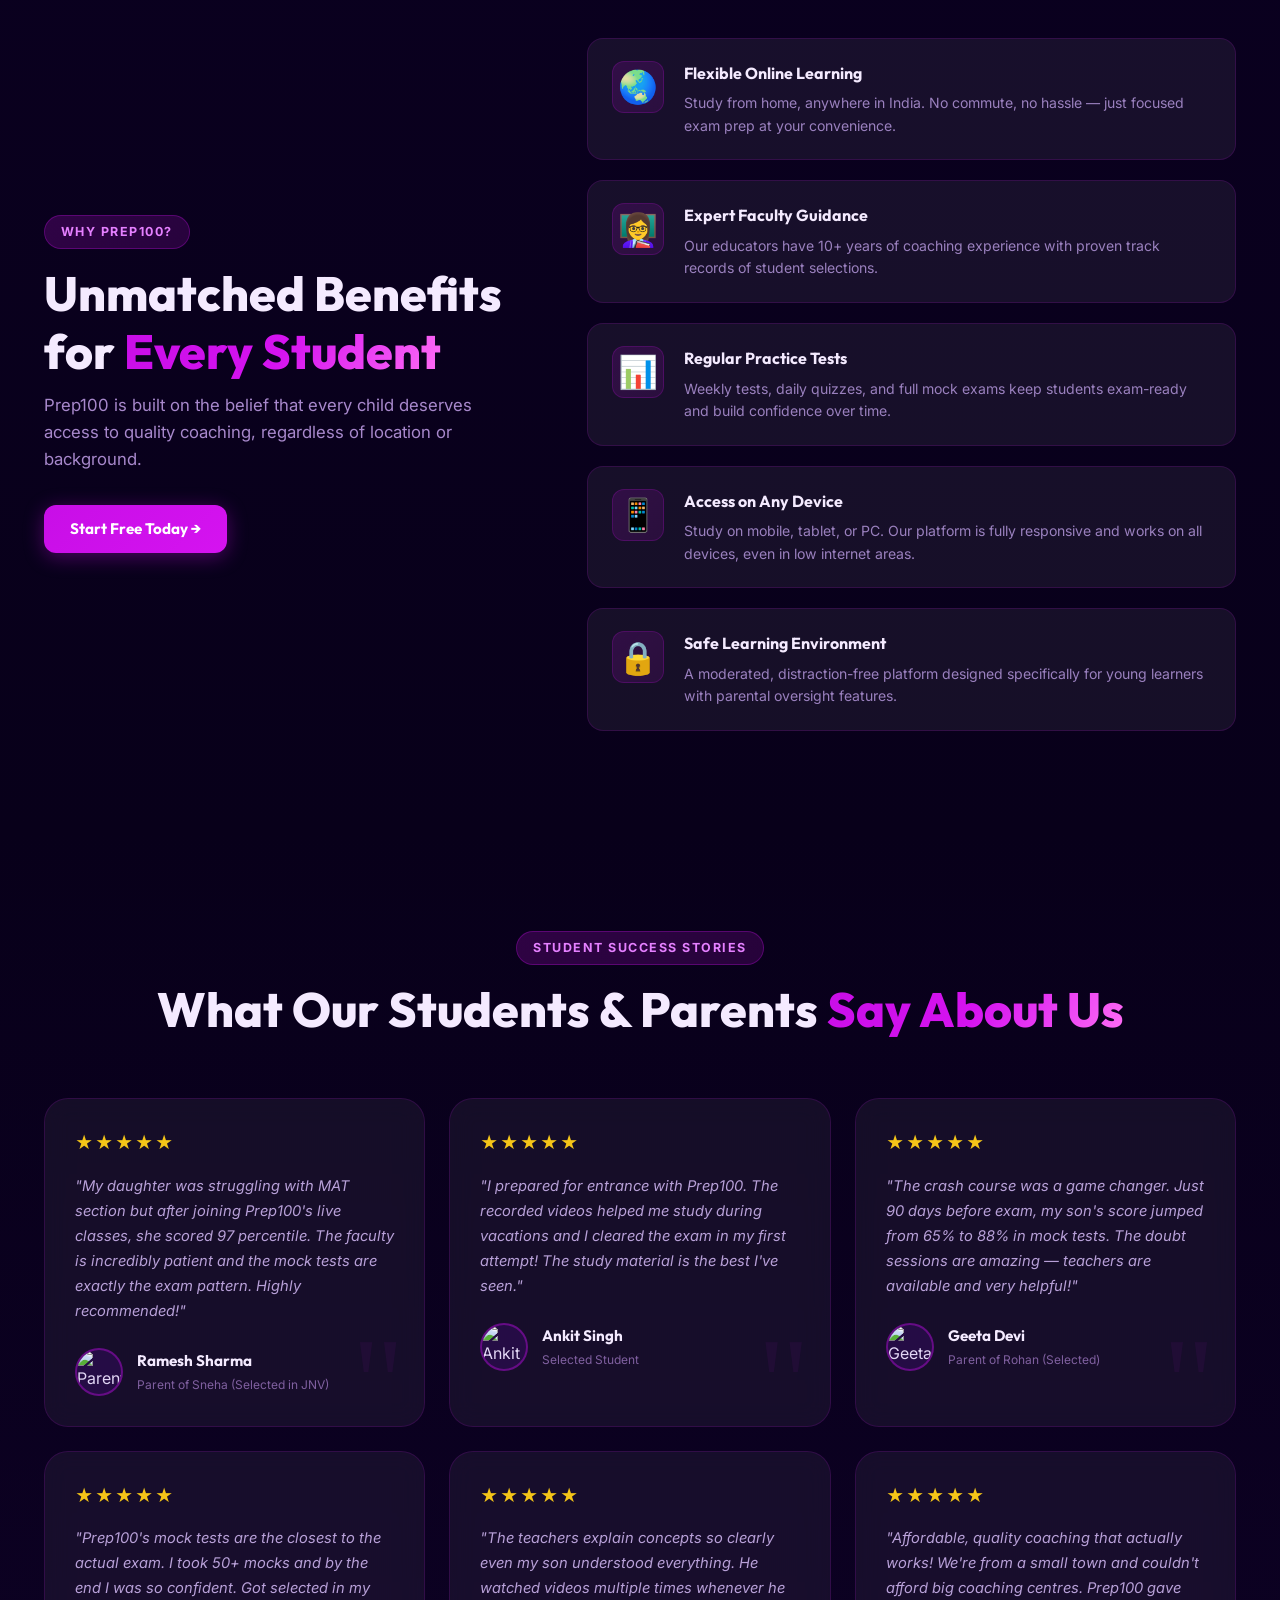
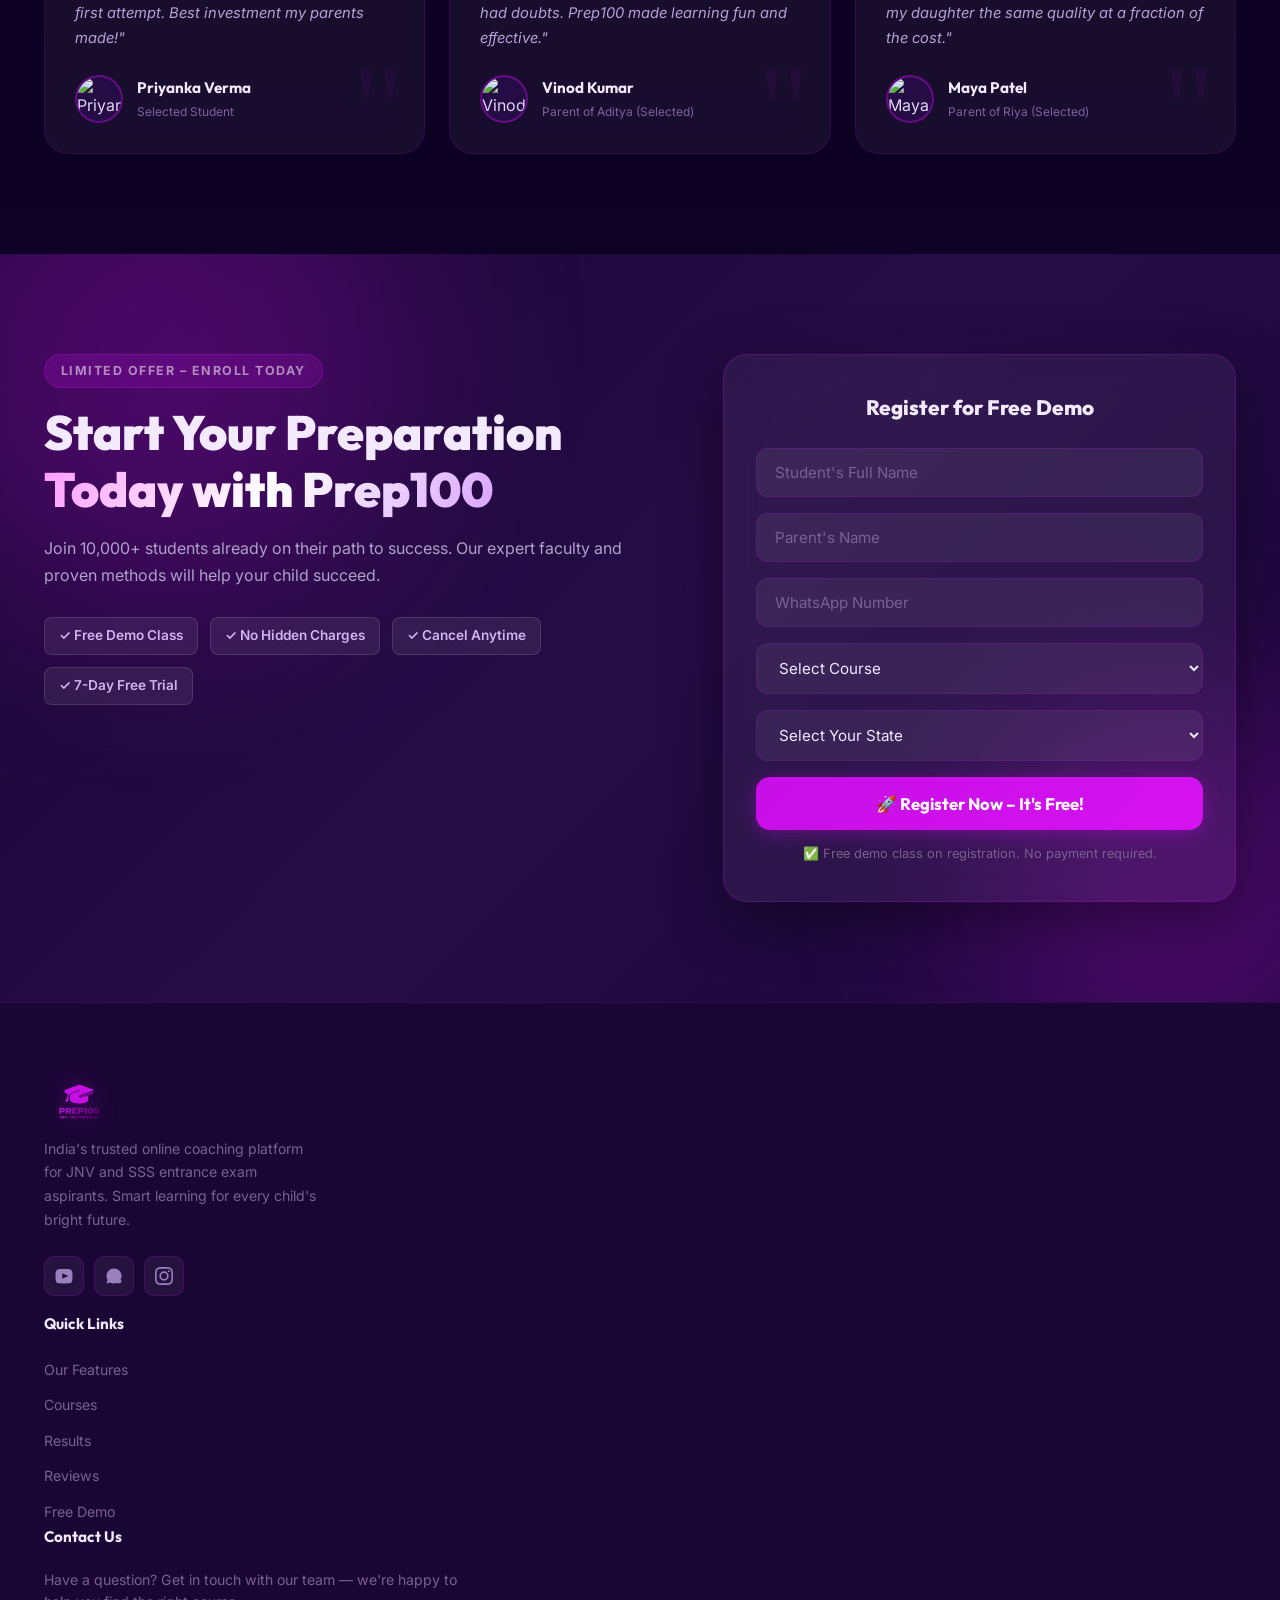
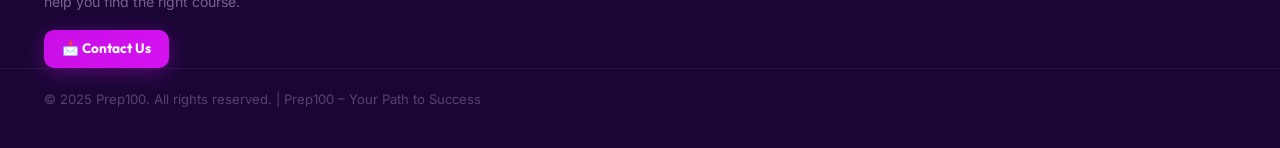
==== commit fa05a3cd: "Update index.html" ====
--- a/index.html
+++ b/index.html
@@ -57,15 +57,15 @@
       <div class="hero-content" data-aos>
         <div class="hero-badge">
           <span class="badge-dot"></span>
-          🏆 India's #1 JNV Entrance Coaching Platform
+          🏆 India's #1 JNV & SSS Entrance Coaching Platform
         </div>
         <h1 class="hero-title">
           Prep100 – Smart Online Coaching for<br />
-          <span class="gradient-text">JNV Entrance Exam</span>
+          <span class="gradient-text">JNV & Sainik Schools</span>
         </h1>
         <p class="hero-subtitle">
-          Live interactive classes, full JNV syllabus coverage, AI-powered mock tests, recorded lessons, and expert
-          faculty — everything your child needs to crack the Navodaya Vidyalaya Entrance Test.
+          Live interactive classes, full syllabus coverage, AI-powered mock tests, recorded lessons, and expert
+          faculty — everything your child needs to crack the entrance test.
         </p>
         <div class="hero-features-row">
           <div class="hero-feat"><span class="feat-icon">✔</span> Live Classes</div>
@@ -89,12 +89,12 @@
       </div>
       <div class="hero-visual" data-aos data-aos-delay="200">
         <div class="hero-image-wrap">
-          <img src="hero.png" alt="Student learning online for JNV exam with Prep100" class="hero-img" />
+          <img src="hero.png" alt="Student learning online with Prep100" class="hero-img" />
           <div class="hero-card card-float-1">
             <span class="card-icon">🎯</span>
             <div>
               <div class="card-title">Exam Ready</div>
-              <div class="card-sub">Full JNV Coverage</div>
+              <div class="card-sub">Full Syllabus Coverage</div>
             </div>
           </div>
           <div class="hero-card card-float-2">
@@ -137,9 +137,8 @@
     <div class="container">
       <div class="section-header" data-aos>
         <span class="section-label">Why Choose Prep100?</span>
-        <h2 class="section-title">Everything You Need to <span class="gradient-text">Crack JNV</span></h2>
-        <p class="section-sub">Our platform is built specifically for JNV aspirants with tools and resources designed
-          for success.</p>
+        <h2 class="section-title">Everything You Need to <span class="gradient-text">Crack Your Exam</span></h2>
+        <p class="section-sub">Our platform is built specifically for aspirants with tools and resources designed for success.</p>
       </div>
       <div class="features-grid">
         <div class="feature-card" data-aos data-aos-delay="0">
@@ -180,10 +179,10 @@
               </defs>
             </svg>
           </div>
-          <h3>Full JNV Syllabus Coverage</h3>
-          <p>Comprehensive coverage of all JNV topics — Mental Ability, Arithmetic, Language — with structured
+          <h3>Full Syllabus Coverage</h3>
+          <p>Comprehensive coverage of all topics — Mental Ability, Arithmetic, Language — with structured
             chapter-wise progressions.</p>
-          <div class="feat-tag">Class 6 &amp; Class 9 Syllabus</div>
+          <div class="feat-tag">JNV &amp; Sainik Syllabus</div>
         </div>
         <div class="feature-card" data-aos data-aos-delay="200">
           <div class="feat-icon-wrap" style="--icon-color: #a00bc7">
@@ -202,7 +201,7 @@
             </svg>
           </div>
           <h3>Mock Tests &amp; Analytics</h3>
-          <p>100+ JNV pattern mock tests with detailed performance analytics, section-wise analysis, and AI-driven
+          <p>100+ pattern mock tests with detailed performance analytics, section-wise analysis, and AI-driven
             improvement suggestions.</p>
           <div class="feat-tag">AI-Powered Score Analysis</div>
         </div>
@@ -223,7 +222,7 @@
             </svg>
           </div>
           <h3>Study Materials &amp; Worksheets</h3>
-          <p>Downloadable PDFs, worksheets, formula sheets, and previous year papers curated by JNV exam experts for
+          <p>Downloadable PDFs, worksheets, formula sheets, and previous year papers curated by exam experts for
             every topic.</p>
           <div class="feat-tag">200+ Printable Resources</div>
         </div>
@@ -263,7 +262,7 @@
             </svg>
           </div>
           <h3>Expert Faculty Guidance</h3>
-          <p>Learn from handpicked educators with 10+ years of JNV coaching experience. Dedicated doubt-clearing and
+          <p>Learn from handpicked educators with 10+ years of coaching experience. Dedicated doubt-clearing and
             mentorship sessions.</p>
           <div class="feat-tag">1-on-1 Doubt Sessions Available</div>
         </div>
@@ -277,19 +276,19 @@
       <div class="section-header" data-aos>
         <span class="section-label">Our Courses</span>
         <h2 class="section-title">Choose Your <span class="gradient-text">Path to Success</span></h2>
-        <p class="section-sub">Structured courses specifically designed for JNV Class 6 and Class 9 entrance exams.</p>
+        <p class="section-sub">Structured courses specifically designed for JNV and Sainik School entrance exams.</p>
       </div>
       <div class="courses-grid">
         <!-- Course 1 -->
         <div class="course-card" data-aos>
           <div class="course-thumb">
             <img src="https://images.unsplash.com/photo-1503676260728-1c00da094a0b?w=500&q=80&auto=format&fit=crop"
-              alt="Class 6 JNV Preparation Course" />
+              alt="JNV 6th Program" />
             <div class="course-badge">Most Popular</div>
-            <div class="course-level">Class 6 JNV Prep</div>
+            <div class="course-level">JNV 6th</div>
           </div>
           <div class="course-body">
-            <h3>JNV Class 6 Entrance Preparation</h3>
+            <h3>JNV 6th Entrance Preparation</h3>
             <p class="course-desc">Complete preparation program for Class 5 students targeting JNV Class 6 admission.
             </p>
             <ul class="course-topics">
@@ -305,11 +304,6 @@
               <div class="course-detail"><span>🎥</span> 120 Videos</div>
               <div class="course-detail"><span>📝</span> 60 Mock Tests</div>
             </div>
-            <div class="course-pricing">
-              <span class="price-old">₹4,999</span>
-              <span class="price-new">₹1,999</span>
-              <span class="price-off">60% OFF</span>
-            </div>
             <a href="#register" class="btn btn-primary btn-block">Enroll Now →</a>
           </div>
         </div>
@@ -317,35 +311,30 @@
         <div class="course-card featured-course" data-aos data-aos-delay="150">
           <div class="course-thumb">
             <img src="https://images.unsplash.com/photo-1434030216411-0b793f4b4173?w=500&q=80&auto=format&fit=crop"
-              alt="Class 9 JNV Preparation Course" />
+              alt="SSS 6th Program" />
             <div class="course-badge badge-gold">Recommended</div>
-            <div class="course-level">Class 9 JNV Prep</div>
+            <div class="course-level">SSS 6th</div>
           </div>
           <div class="course-body">
-            <h3>JNV Class 9 Lateral Entry Preparation</h3>
-            <p class="course-desc">Comprehensive coaching for Class 8 students targeting JNV Class 9 Lateral Entry.</p>
+            <h3>SSS 6th Entrance Preparation</h3>
+            <p class="course-desc">Comprehensive coaching for Sainik School Class 6 entrance exam (AISSEE).</p>
             <ul class="course-topics">
-              <li>✅ English Language</li>
-              <li>✅ Hindi Language</li>
-              <li>✅ Mathematics (Full Syllabus)</li>
-              <li>✅ Science Concepts</li>
-              <li>✅ Social Science</li>
+              <li>✅ Mathematics & Intelligence</li>
+              <li>✅ General Knowledge (GK)</li>
+              <li>✅ Language mastery</li>
+              <li>✅ Previous Year Analysis</li>
               <li>✅ 80+ Full Mock Tests</li>
+              <li>✅ Mock Interviews</li>
             </ul>
             <div class="course-meta">
               <div class="course-detail"><span>📅</span> 9 Months</div>
-              <div class="course-detail"><span>🎥</span> 200 Videos</div>
+              <div class="course-detail"><span>🎥</span> 180 Videos</div>
               <div class="course-detail"><span>📝</span> 80 Mock Tests</div>
             </div>
-            <div class="course-pricing">
-              <span class="price-old">₹7,999</span>
-              <span class="price-new">₹2,999</span>
-              <span class="price-off">62% OFF</span>
-            </div>
             <a href="#register" class="btn btn-primary btn-block">Enroll Now →</a>
           </div>
         </div>
-        <!-- Course 3: Crash course -->
+        <!-- Course 3 -->
         <div class="course-card" data-aos data-aos-delay="300">
           <div class="course-thumb">
             <img src="https://images.unsplash.com/photo-1456513080510-7bf3a84b82f8?w=500&q=80&auto=format&fit=crop"
@@ -354,9 +343,8 @@
             <div class="course-level">Crash Course</div>
           </div>
           <div class="course-body">
-            <h3>JNV Crash Course (Last 90 Days)</h3>
-            <p class="course-desc">Intensive 90-day crash course for both Class 6 &amp; 9 aspirants aiming for a
-              last-minute boost.</p>
+            <h3>JNV Crash course 6th</h3>
+            <p class="course-desc">Intensive 90-day crash course for JNV Class 6 aspirants for a last-minute boost.</p>
             <ul class="course-topics">
               <li>✅ High-yield Topic Focus</li>
               <li>✅ Daily Practice Papers</li>
@@ -370,10 +358,82 @@
               <div class="course-detail"><span>🎥</span> 80 Videos</div>
               <div class="course-detail"><span>📝</span> 40 Mock Tests</div>
             </div>
-            <div class="course-pricing">
-              <span class="price-old">₹2,999</span>
-              <span class="price-new">₹999</span>
-              <span class="price-off">66% OFF</span>
+            <a href="#register" class="btn btn-primary btn-block">Enroll Now →</a>
+          </div>
+        </div>
+        <!-- Course 4 -->
+        <div class="course-card" data-aos data-aos-delay="400">
+          <div class="course-thumb">
+            <img src="https://images.unsplash.com/photo-1509062522246-3755977927d7?w=500&q=80&auto=format&fit=crop"
+              alt="SSS Crash Course" />
+            <div class="course-badge badge-red">Fast Track</div>
+            <div class="course-level">Crash Course</div>
+          </div>
+          <div class="course-body">
+            <h3>SSS Crash course 6th</h3>
+            <p class="course-desc">Intensive 90-day crash course for Sainik School Class 6 aspirants.</p>
+            <ul class="course-topics">
+              <li>✅ AISSEE Core Focus</li>
+              <li>✅ Daily Practice Papers</li>
+              <li>✅ GK Revision Notes</li>
+              <li>✅ Mock Test Series</li>
+              <li>✅ Live Doubt Clearing</li>
+              <li>✅ Previous Year Papers</li>
+            </ul>
+            <div class="course-meta">
+              <div class="course-detail"><span>📅</span> 3 Months</div>
+              <div class="course-detail"><span>🎥</span> 90 Videos</div>
+              <div class="course-detail"><span>📝</span> 45 Mock Tests</div>
+            </div>
+            <a href="#register" class="btn btn-primary btn-block">Enroll Now →</a>
+          </div>
+        </div>
+        <!-- Course 5 -->
+        <div class="course-card" data-aos data-aos-delay="500">
+          <div class="course-thumb">
+            <img src="https://images.unsplash.com/photo-1546410531-bb4caa6b424d?w=500&q=80&auto=format&fit=crop"
+              alt="JNV 9th Lateral" />
+            <div class="course-level">Class 9 entry</div>
+          </div>
+          <div class="course-body">
+            <h3>JNV 9th Lateral Entry Preparation</h3>
+            <p class="course-desc">Coaching for Class 8 students targeting JNV Class 9 Lateral Entry admission.</p>
+            <ul class="course-topics">
+              <li>✅ Mathematics (Full)</li>
+              <li>✅ Science Concepts</li>
+              <li>✅ English & Hindi</li>
+              <li>✅ Topic-wise Analytics</li>
+              <li>✅ Weekly Mock Tests</li>
+            </ul>
+            <div class="course-meta">
+              <div class="course-detail"><span>📅</span> 1 Year</div>
+              <div class="course-detail"><span>🎥</span> 200 Videos</div>
+              <div class="course-detail"><span>📝</span> 70 Mock Tests</div>
+            </div>
+            <a href="#register" class="btn btn-primary btn-block">Enroll Now →</a>
+          </div>
+        </div>
+        <!-- Course 6 -->
+        <div class="course-card" data-aos data-aos-delay="600">
+          <div class="course-thumb">
+            <img src="https://images.unsplash.com/photo-1517673132405-a56a62b18caf?w=500&q=80&auto=format&fit=crop"
+              alt="SSS 9th Lateral" />
+            <div class="course-level">Class 9 entry</div>
+          </div>
+          <div class="course-body">
+            <h3>SSS 9th Lateral Entry Preparation</h3>
+            <p class="course-desc">Complete guidance for Sainik School Class 9 entrance examination.</p>
+            <ul class="course-topics">
+              <li>✅ Science & Social</li>
+              <li>✅ Advanced Maths</li>
+              <li>✅ Intelligence Test</li>
+              <li>✅ English Proficiency</li>
+              <li>✅ Daily Practice Sets</li>
+            </ul>
+            <div class="course-meta">
+              <div class="course-detail"><span>📅</span> 1 Year</div>
+              <div class="course-detail"><span>🎥</span> 220 Videos</div>
+              <div class="course-detail"><span>📝</span> 75 Mock Tests</div>
             </div>
             <a href="#register" class="btn btn-primary btn-block">Enroll Now →</a>
           </div>
@@ -438,7 +498,7 @@
         <div class="benefits-left" data-aos>
           <span class="section-label">Why Prep100?</span>
           <h2 class="section-title">Unmatched Benefits for <span class="gradient-text">Every Student</span></h2>
-          <p class="section-sub">Prep100 is built on the belief that every child deserves access to quality JNV
+          <p class="section-sub">Prep100 is built on the belief that every child deserves access to quality
             coaching, regardless of location or background.</p>
           <a href="#register" class="btn btn-primary">Start Free Today →</a>
         </div>
@@ -455,7 +515,7 @@
             <div class="benefit-icon">👩‍🏫</div>
             <div>
               <h4>Expert Faculty Guidance</h4>
-              <p>Our educators have 10+ years of JNV coaching experience with proven track records of student
+              <p>Our educators have 10+ years of coaching experience with proven track records of student
                 selections.</p>
             </div>
           </div>
@@ -499,20 +559,20 @@
         <div class="testimonial-card" data-aos data-aos-delay="0">
           <div class="stars">★★★★★</div>
           <p class="testimonial-text">"My daughter was struggling with MAT section but after joining Prep100's live
-            classes, she scored 97 percentile. The faculty is incredibly patient and the mock tests are exactly JNV
+            classes, she scored 97 percentile. The faculty is incredibly patient and the mock tests are exactly the exam
             pattern. Highly recommended!"</p>
           <div class="testimonial-author">
             <img src="https://api.dicebear.com/7.x/adventurer/svg?seed=Parent1" alt="Parent of Sneha"
               class="author-avatar" />
             <div>
               <div class="author-name">Ramesh Sharma</div>
-              <div class="author-role">Parent of Sneha (Selected in JNV Jaipur)</div>
+              <div class="author-role">Parent of Sneha (Selected in JNV)</div>
             </div>
           </div>
         </div>
         <div class="testimonial-card" data-aos data-aos-delay="100">
           <div class="stars">★★★★★</div>
-          <p class="testimonial-text">"I prepared for JNV Class 9 lateral entry with Prep100. The recorded videos helped
+          <p class="testimonial-text">"I prepared for entrance with Prep100. The recorded videos helped
             me study during vacations and I cleared the exam in my first attempt! The study material is the best I've
             seen."</p>
           <div class="testimonial-author">
@@ -520,7 +580,7 @@
               class="author-avatar" />
             <div>
               <div class="author-name">Ankit Singh</div>
-              <div class="author-role">JNV Class 9 Selected – Lucknow</div>
+              <div class="author-role">Selected Student</div>
             </div>
           </div>
         </div>
@@ -533,46 +593,45 @@
             <img src="https://api.dicebear.com/7.x/adventurer/svg?seed=Geeta" alt="Geeta Devi" class="author-avatar" />
             <div>
               <div class="author-name">Geeta Devi</div>
-              <div class="author-role">Parent of Rohan (JNV Patna, Class 6)</div>
+              <div class="author-role">Parent of Rohan (Selected)</div>
             </div>
           </div>
         </div>
         <div class="testimonial-card" data-aos data-aos-delay="300">
           <div class="stars">★★★★★</div>
-          <p class="testimonial-text">"Prep100's mock tests are the closest to the actual JNV exam. I took 50+ mocks and
-            by the end I was so confident. Got selected in JNV Chandigarh. Best investment my parents made!"</p>
+          <p class="testimonial-text">"Prep100's mock tests are the closest to the actual exam. I took 50+ mocks and
+            by the end I was so confident. Got selected in my first attempt. Best investment my parents made!"</p>
           <div class="testimonial-author">
             <img src="https://api.dicebear.com/7.x/adventurer/svg?seed=Priyanka9" alt="Priyanka Verma"
               class="author-avatar" />
             <div>
               <div class="author-name">Priyanka Verma</div>
-              <div class="author-role">JNV Class 6 Selected – Chandigarh</div>
+              <div class="author-role">Selected Student</div>
             </div>
           </div>
         </div>
         <div class="testimonial-card" data-aos data-aos-delay="400">
           <div class="stars">★★★★★</div>
-          <p class="testimonial-text">"The teachers explain concepts so clearly even my son in class 5 understood
+          <p class="testimonial-text">"The teachers explain concepts so clearly even my son understood
             everything. He watched videos multiple times whenever he had doubts. Prep100 made learning fun and
             effective."</p>
           <div class="testimonial-author">
             <img src="https://api.dicebear.com/7.x/adventurer/svg?seed=Vinod" alt="Vinod Kumar" class="author-avatar" />
             <div>
               <div class="author-name">Vinod Kumar</div>
-              <div class="author-role">Parent of Aditya (JNV Bhopal)</div>
+              <div class="author-role">Parent of Aditya (Selected)</div>
             </div>
           </div>
         </div>
         <div class="testimonial-card" data-aos data-aos-delay="500">
           <div class="stars">★★★★★</div>
           <p class="testimonial-text">"Affordable, quality coaching that actually works! We're from a small town and
-            couldn't afford big coaching centres. Prep100 gave my daughter the same quality at a fraction of the cost.
-            She cleared it!"</p>
+            couldn't afford big coaching centres. Prep100 gave my daughter the same quality at a fraction of the cost."</p>
           <div class="testimonial-author">
             <img src="https://api.dicebear.com/7.x/adventurer/svg?seed=Maya7" alt="Maya Patel" class="author-avatar" />
             <div>
               <div class="author-name">Maya Patel</div>
-              <div class="author-role">Parent of Riya (JNV Vadodara, Class 6)</div>
+              <div class="author-role">Parent of Riya (Selected)</div>
             </div>
           </div>
         </div>
@@ -590,9 +649,9 @@
       <div class="cta-inner" data-aos>
         <div class="cta-content">
           <span class="section-label" style="color:#fff8;">LIMITED OFFER – ENROLL TODAY</span>
-          <h2 class="cta-title">Start Your JNV Preparation <br /><span class="gradient-text-light">Today with
+          <h2 class="cta-title">Start Your Preparation <br /><span class="gradient-text-light">Today with
               Prep100</span></h2>
-          <p class="cta-sub">Join 10,000+ students already on their path to Navodaya Vidyalaya. Our expert faculty and
+          <p class="cta-sub">Join 10,000+ students already on their path to success. Our expert faculty and
             proven methods will help your child succeed.</p>
           <div class="cta-benefits">
             <span>✓ Free Demo Class</span>
@@ -607,7 +666,6 @@
             <input type="hidden" name="_subject" value="New Prep100 Course Registration" />
             <input type="hidden" name="_captcha" value="false" />
             <input type="hidden" name="_template" value="table" />
-            <input type="hidden" name="_next" value="thank-you.html" />
             <h3>Register for Free Demo</h3>
             <div class="form-group">
               <input type="text" name="Student Name" placeholder="Student's Full Name" required />
@@ -621,9 +679,12 @@
             <div class="form-group">
               <select name="Course" required>
                 <option value="" disabled selected>Select Course</option>
-                <option value="JNV Class 6 Preparation">JNV Class 6 Preparation</option>
-                <option value="JNV Class 9 Lateral Entry">JNV Class 9 Lateral Entry</option>
-                <option value="JNV Crash Course (90 Days)">JNV Crash Course (90 Days)</option>
+                <option value="JNV 6th">JNV 6th</option>
+                <option value="SSS 6th">SSS 6th</option>
+                <option value="JNV Crash course 6th">JNV Crash course 6th</option>
+                <option value="SSS Crash course 6th">SSS Crash course 6th</option>
+                <option value="JNV 9th Lateral Entry">JNV 9th Lateral Entry</option>
+                <option value="SSS 9th Lateral Entry">SSS 9th Lateral Entry</option>
               </select>
             </div>
             <div class="form-group">
@@ -657,7 +718,7 @@
         <div class="footer-brand">
           <div class="footer-logo-wrap">
             <img src="logo.png" alt="Prep100 – JNV + SSS Coaching" class="footer-logo-img" />
-            <p class="footer-desc">India's trusted online coaching platform for JNV entrance exam aspirants. Smart
+            <p class="footer-desc">India's trusted online coaching platform for JNV and SSS entrance exam aspirants. Smart
               learning for every child's bright future.</p>
             <div class="social-links">
               <a href="#" class="social-btn" aria-label="YouTube" title="Prep100 YouTube Channel">
@@ -678,12 +739,6 @@
                     d="M12 2.2c3.2 0 3.6 0 4.9.1 3.3.1 4.8 1.7 4.9 4.9.1 1.3.1 1.6.1 4.8 0 3.2 0 3.6-.1 4.8-.1 3.2-1.7 4.8-4.9 4.9-1.3.1-1.6.1-4.9.1-3.2 0-3.6 0-4.8-.1-3.3-.1-4.8-1.7-4.9-4.9C2.2 15.6 2.2 15.2 2.2 12c0-3.2 0-3.6.1-4.8C2.4 3.9 3.9 2.3 7.2 2.3 8.4 2.2 8.8 2.2 12 2.2zm0-2.2C8.7 0 8.3 0 7.1.1 2.7.3.3 2.7.1 7.1 0 8.3 0 8.7 0 12c0 3.3 0 3.7.1 4.9.2 4.4 2.6 6.8 7 7C8.3 24 8.7 24 12 24c3.3 0 3.7 0 4.9-.1 4.4-.2 6.8-2.6 7-7 .1-1.2.1-1.6.1-4.9 0-3.3 0-3.7-.1-4.9C23.7 2.7 21.3.3 16.9.1 15.7 0 15.3 0 12 0zm0 5.8a6.2 6.2 0 100 12.4A6.2 6.2 0 0012 5.8zm0 10.2a4 4 0 110-8 4 4 0 010 8zm6.4-11.8a1.4 1.4 0 100 2.8 1.4 1.4 0 000-2.8z" />
                 </svg>
               </a>
-              <a href="#" class="social-btn" aria-label="Telegram" title="Prep100 Telegram">
-                <svg viewBox="0 0 24 24" fill="currentColor">
-                  <path
-                    d="M12 0C5.4 0 0 5.4 0 12s5.4 12 12 12 12-5.4 12-12S18.6 0 12 0zm5.9 8.2l-2 9.4c-.1.6-.6.9-1.1.6l-3-2.3-1.5 1.4c-.2.2-.4.3-.7.3l.3-3.1 5.5-5c.2-.2 0-.3-.3-.1L6.4 14.4l-2.9-.9c-.6-.2-.6-.6.1-.9l11.3-4.4c.6-.3 1.1.1 1 .9-.1.1 0 .1 0 .1z" />
-                </svg>
-              </a>
             </div>
           </div>
           <div class="footer-links-col">
@@ -697,16 +752,6 @@
             </ul>
           </div>
           <div class="footer-links-col">
-            <h4>Courses</h4>
-            <ul>
-              <li><a href="#courses">JNV Class 6 Prep</a></li>
-              <li><a href="#courses">JNV Class 9 Lateral</a></li>
-              <li><a href="#courses">JNV Crash Course</a></li>
-              <li><a href="#courses">Mock Test Series</a></li>
-              <li><a href="#courses">Study Material</a></li>
-            </ul>
-          </div>
-          <div class="footer-links-col">
             <h4>Contact Us</h4>
             <p style="font-size:0.88rem;color:#7a6090;margin-bottom:16px;line-height:1.6;">Have a question? Get in touch
               with our team — we're happy to help you find the right course.</p>
@@ -716,19 +761,13 @@
       </div>
       <div class="footer-bottom">
         <div class="container footer-bottom-inner">
-          <p>© 2025 Prep100. All rights reserved. | Prep100 – Your Path to Navodaya Success</p>
-          <div class="footer-legal">
-            <a href="#">Privacy Policy</a>
-            <a href="#">Terms of Use</a>
-            <a href="#">Refund Policy</a>
-          </div>
+          <p>© 2025 Prep100. All rights reserved. | Prep100 – Your Path to Success</p>
         </div>
       </div>
   </footer>
 
   <!-- ===================== FLOATING ELEMENTS ===================== -->
-  <!-- Floating WhatsApp button -->
-  <a href="https://wa.me/919876543210?text=Hi%2C%20I%20want%20to%20know%20more%20about%20Prep100%20JNV%20coaching"
+  <a href="https://wa.me/919876543210?text=Hi%2C%20I%20want%20to%20know%20more%20about%20Prep100"
     class="whatsapp-float" target="_blank" rel="noopener" title="Chat on WhatsApp" id="whatsappBtn">
     <svg viewBox="0 0 24 24" fill="currentColor">
       <path
@@ -737,15 +776,13 @@
     <span class="whatsapp-label">Chat with Us</span>
   </a>
 
-  <!-- Sticky register button (shows on scroll) -->
   <div class="sticky-cta" id="stickyCTA">
     <a href="#register" class="btn btn-primary">🚀 Register Now – Free Demo</a>
   </div>
 
-  <!-- Scroll to top -->
   <button class="scroll-top" id="scrollTop" aria-label="Scroll to top" title="Back to top">↑</button>
 
   <script src="script.js"></script>
 </body>
 
-</html>+</html>
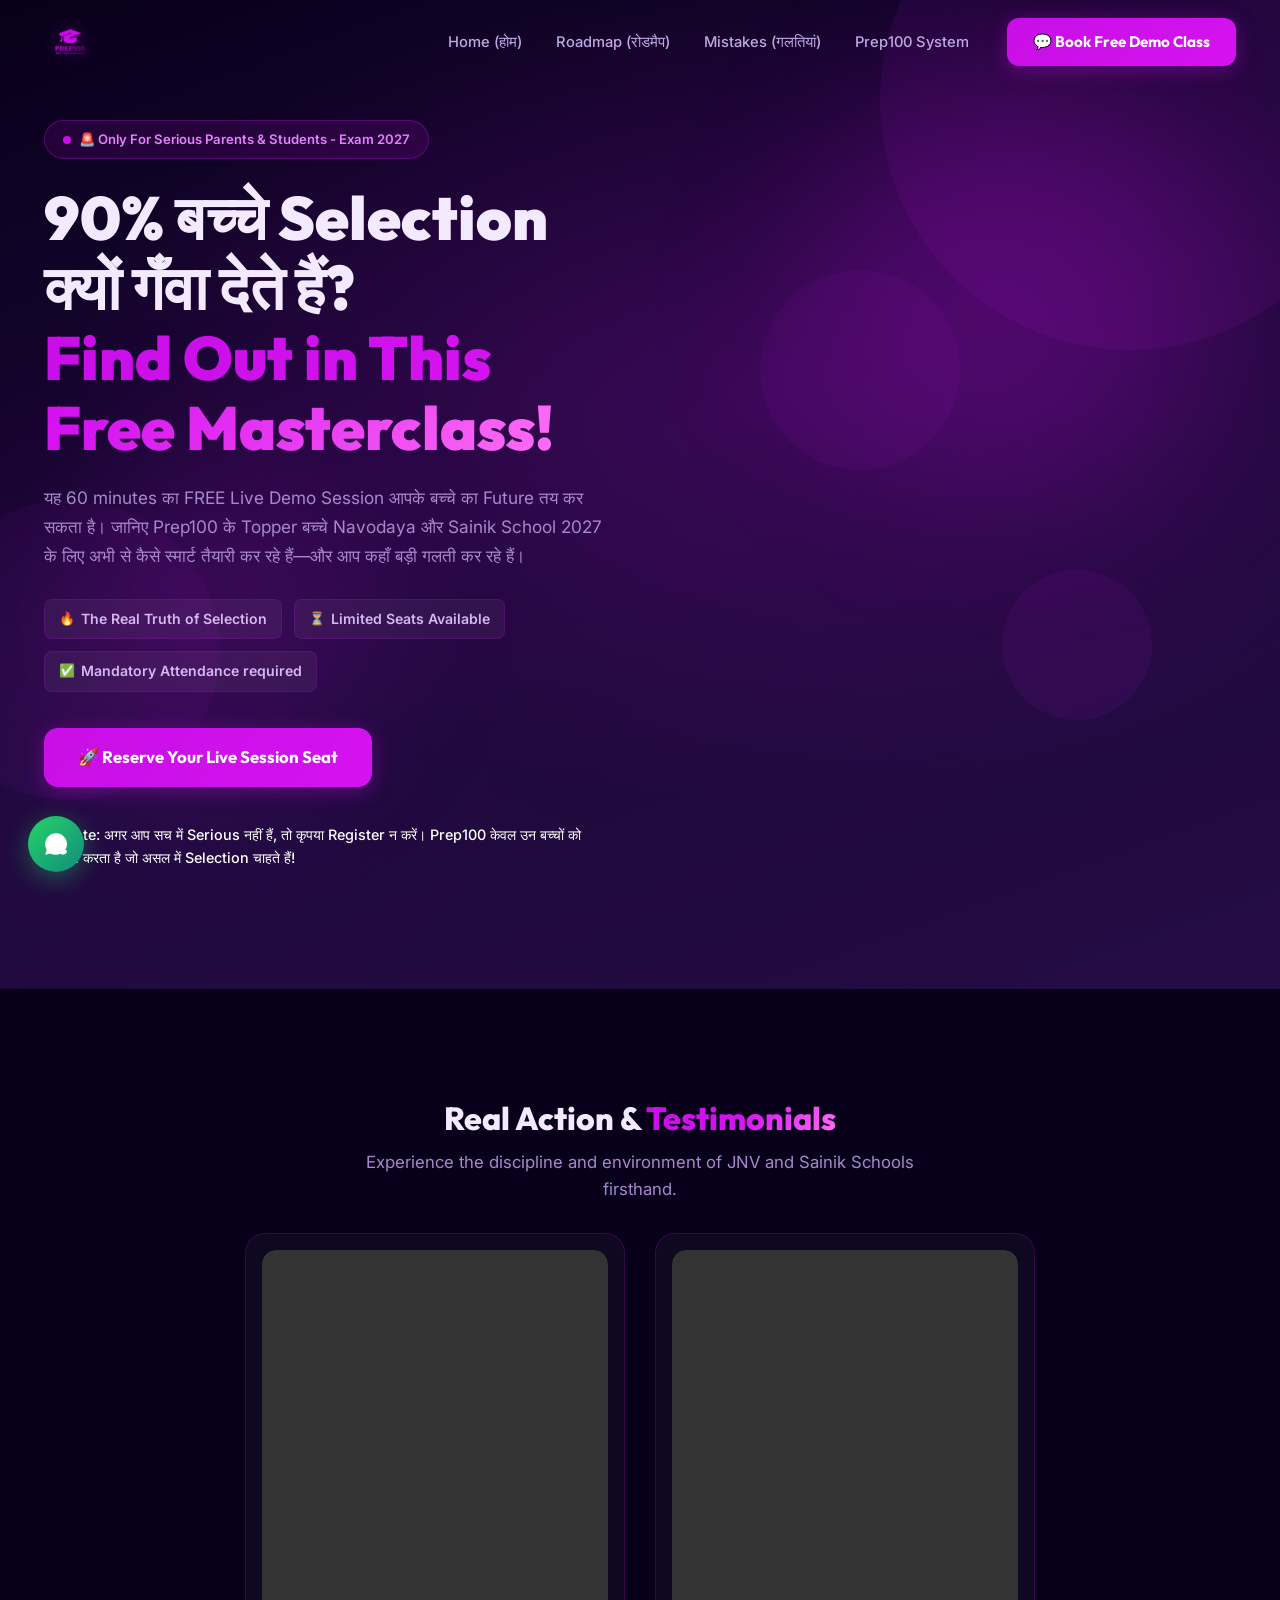
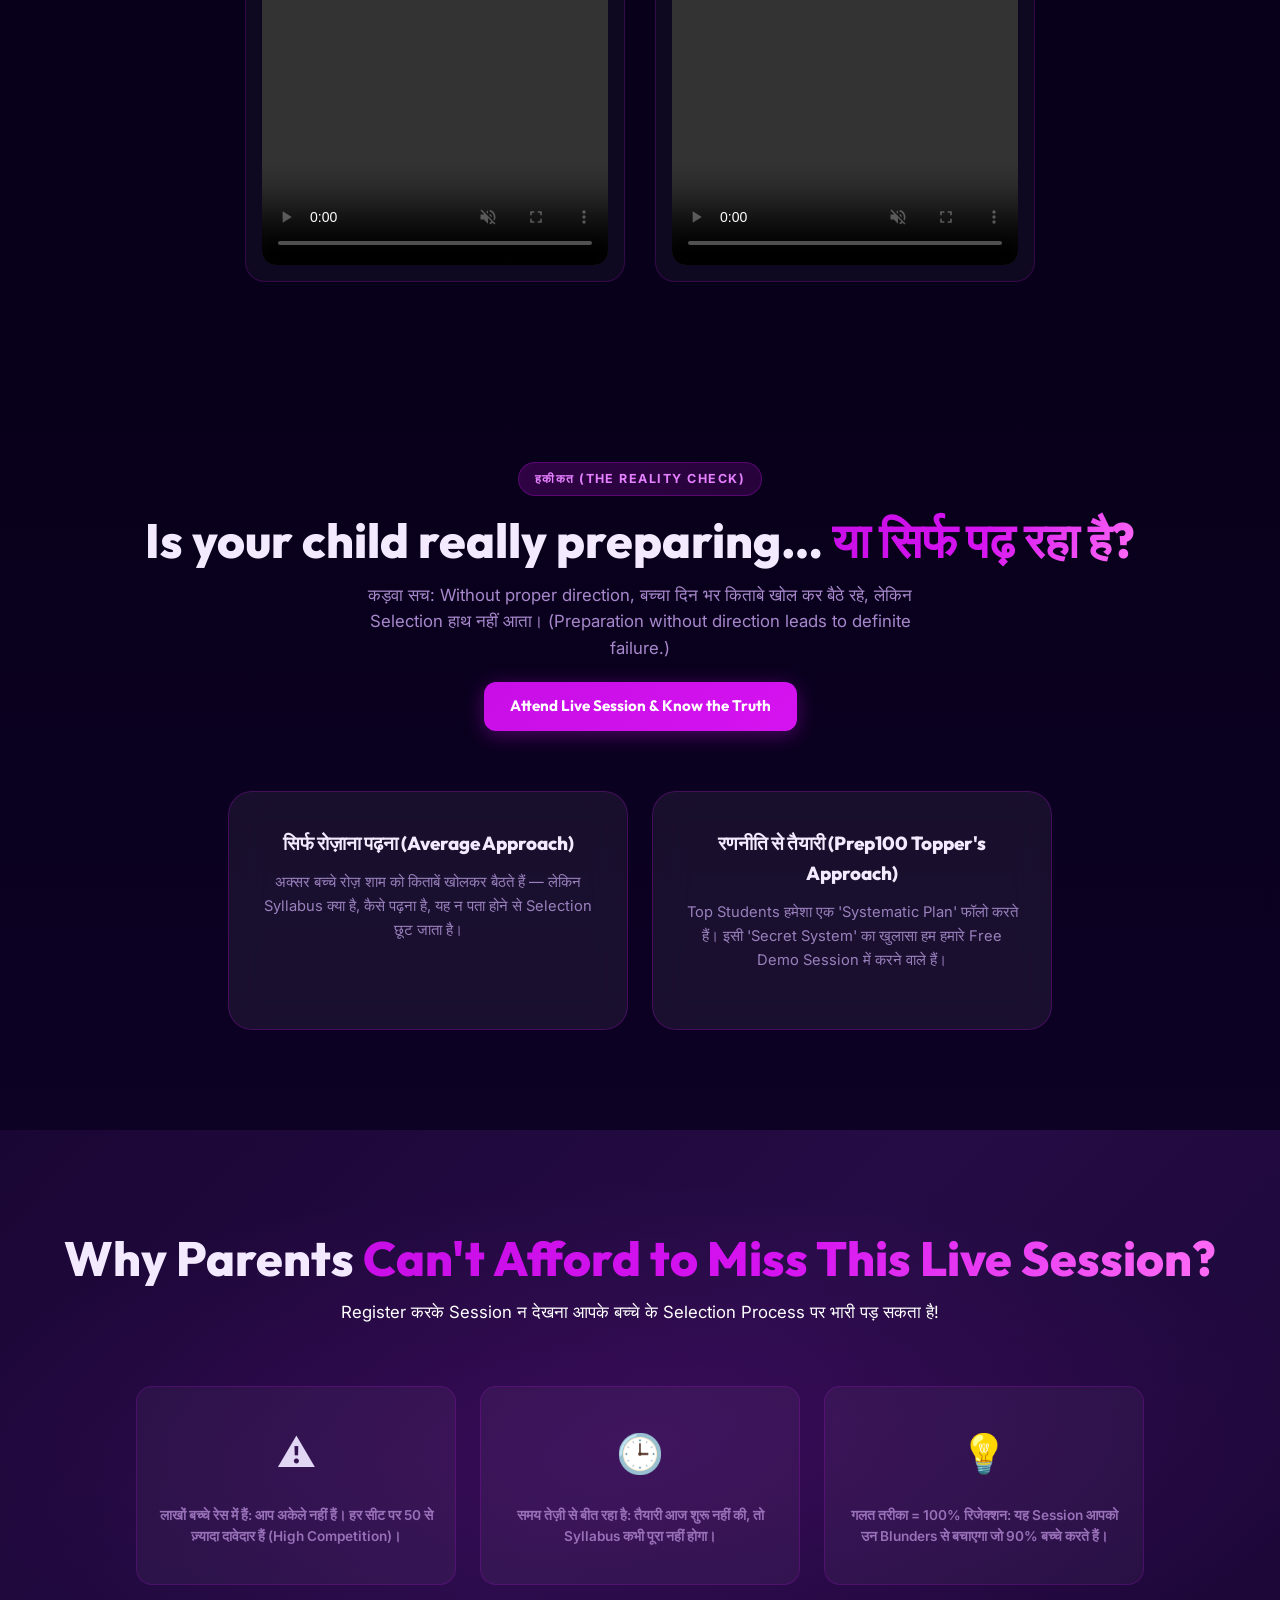
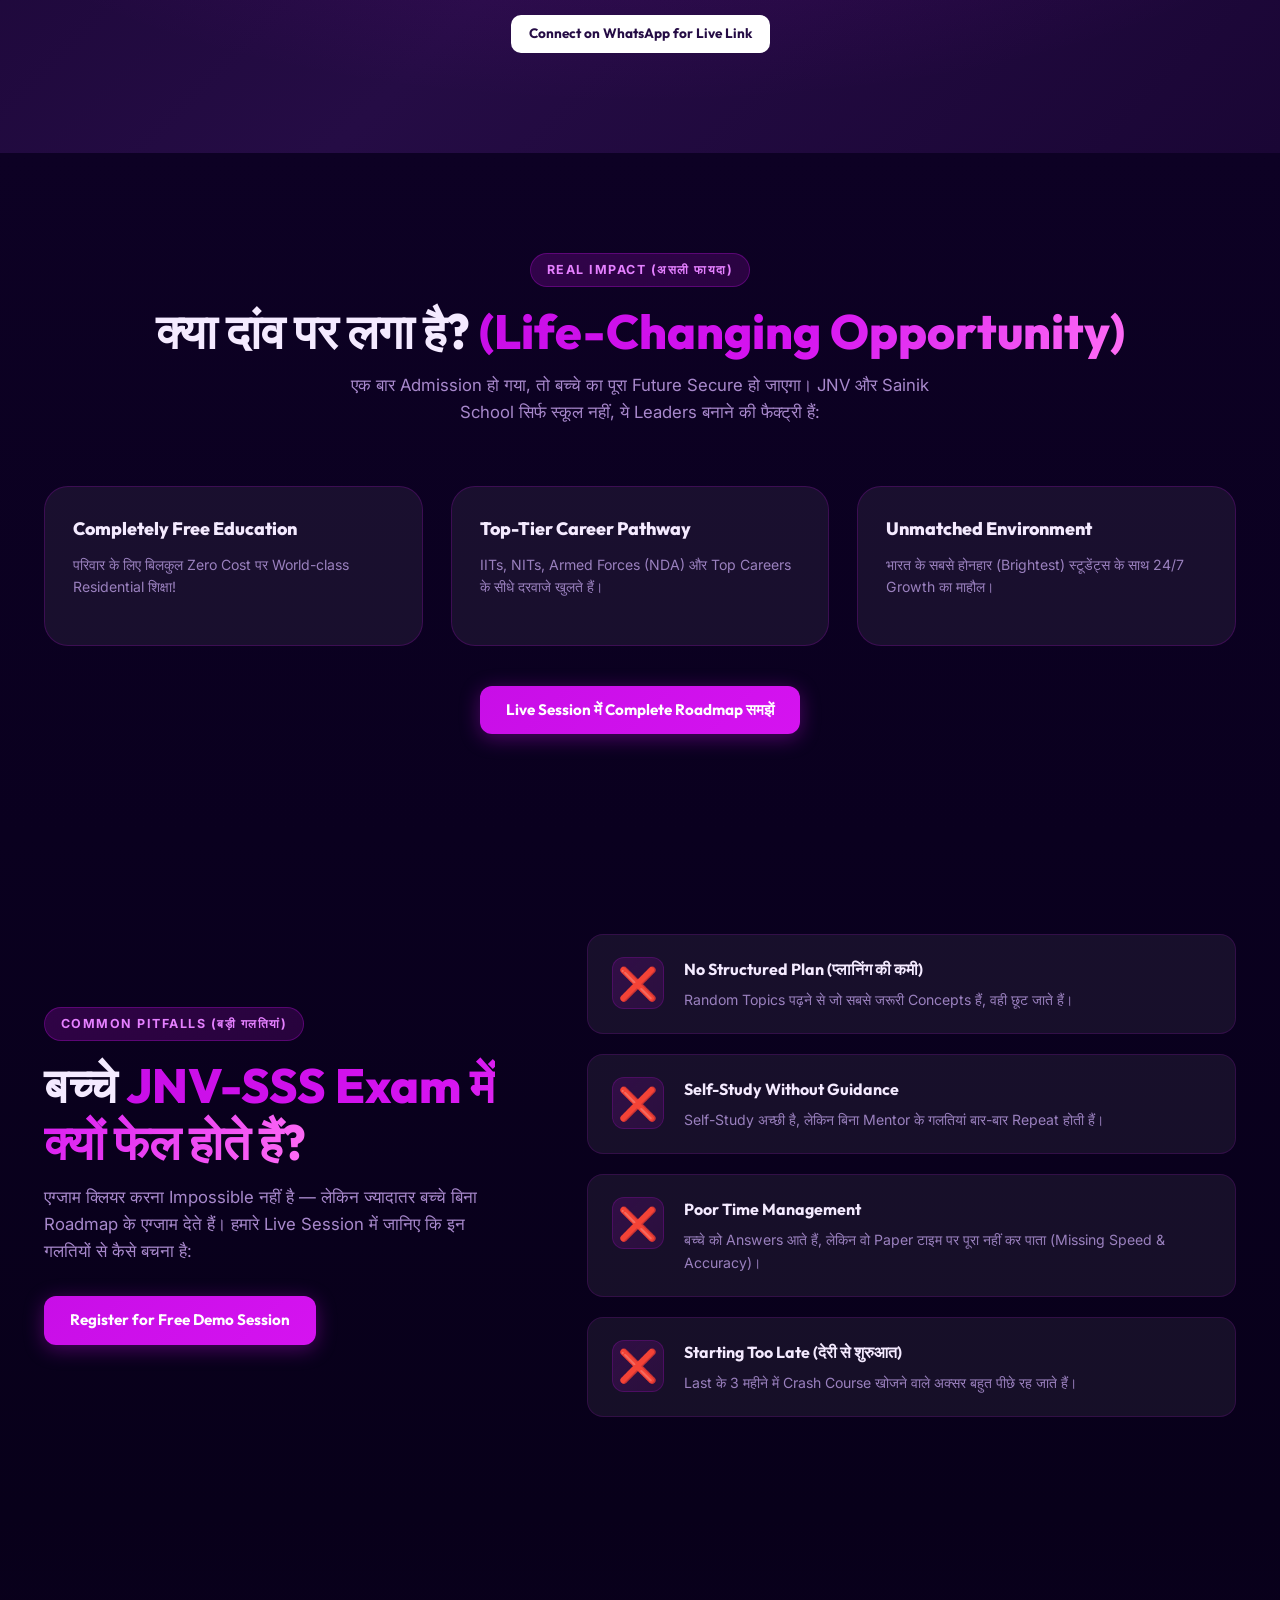
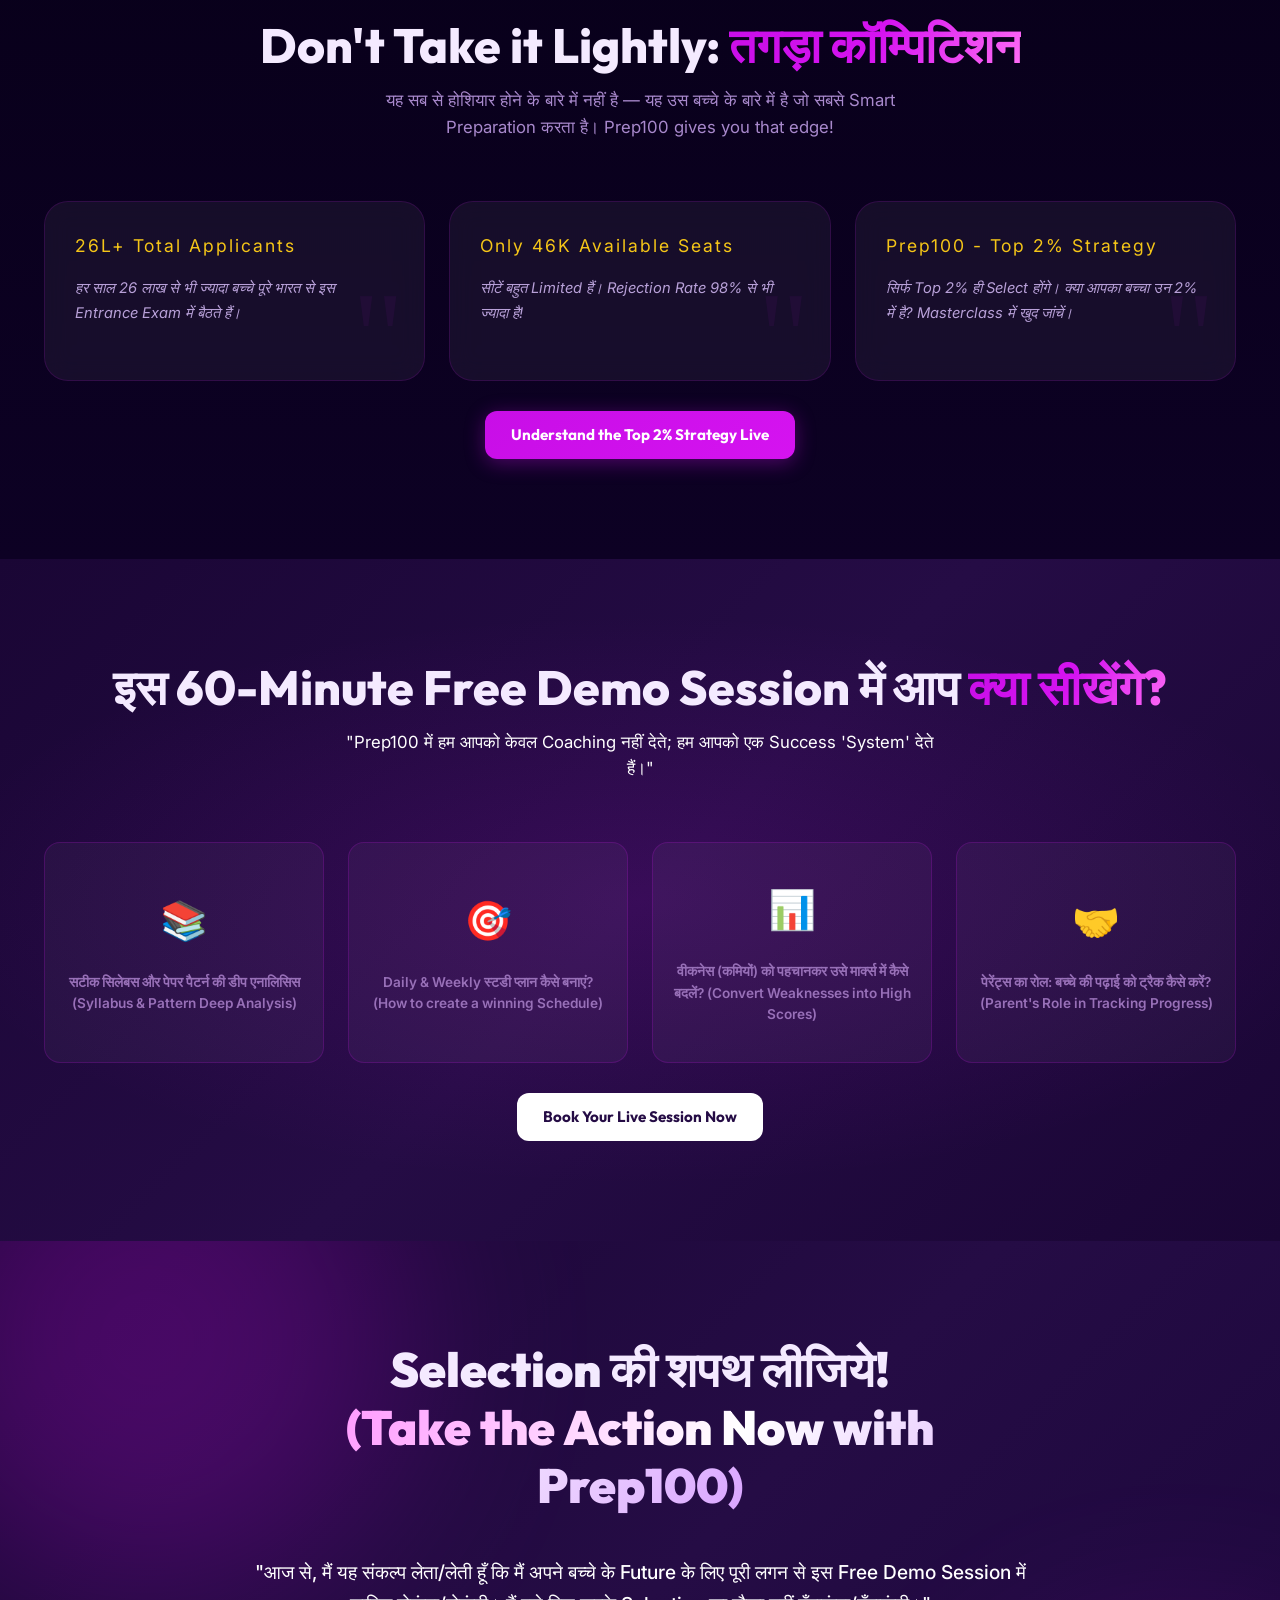
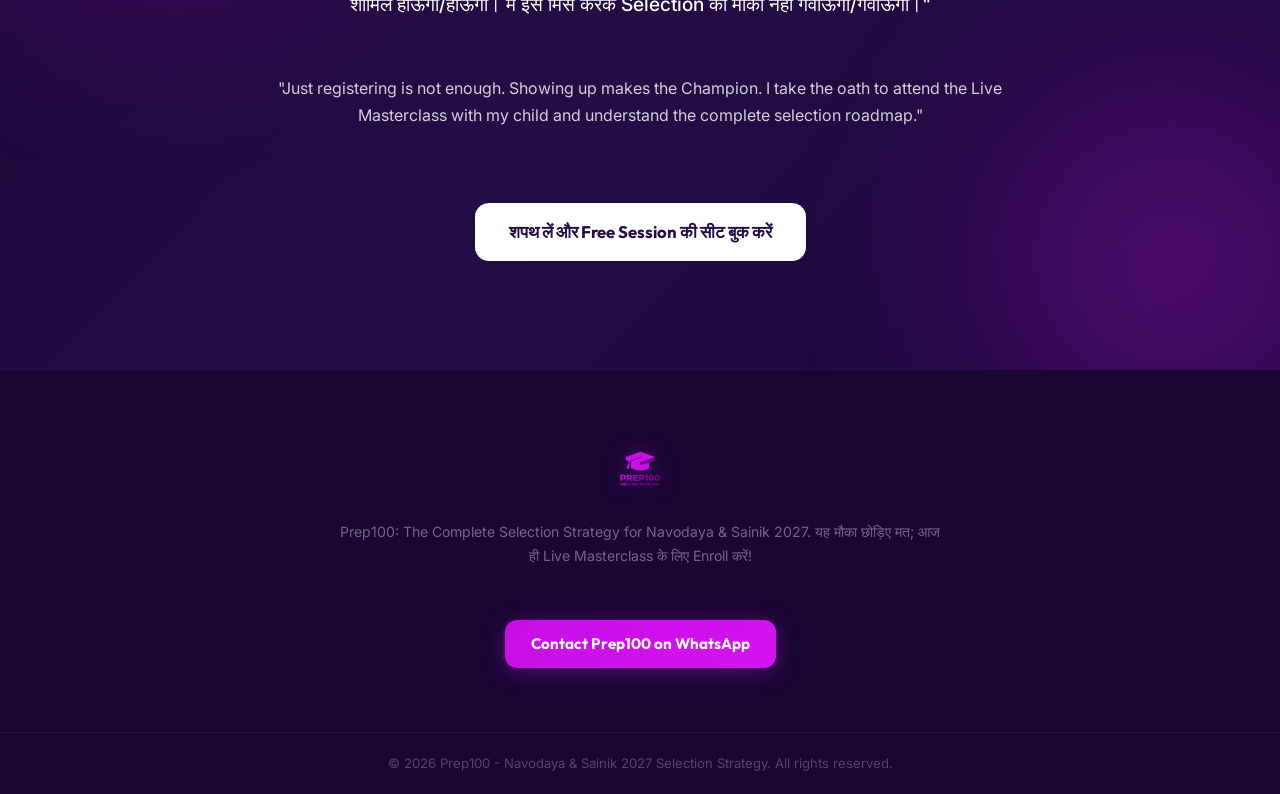
==== commit ce32be90: "Enhance UI with hero slideshow, remove youtube embed, adjust MP4 styles" ====
--- a/index.html
+++ b/index.html
@@ -4,17 +4,112 @@
 <head>
   <meta charset="UTF-8" />
   <meta name="viewport" content="width=device-width, initial-scale=1.0" />
-  <title>Prep100 – Smart Online Coaching for JNV Entrance Exam</title>
+  <title>Prep100: Navodaya & Sainik 2027 Free Masterclass & Demo Session</title>
   <meta name="description"
-    content="Prep100 is India's premium online coaching platform for JNV (Navodaya Vidyalaya) Entrance Exam. Live classes, mock tests, study materials, and expert guidance for Class 6 and Class 9 preparation." />
-  <meta name="keywords"
-    content="JNV entrance exam, Navodaya coaching, Class 6 entrance, JNV Class 9, online coaching, Prep100" />
+    content="नवंबर 2027 सिलेक्शन के लिए अहम सेशन: Prep100 के साथ जानें कैसे सही तैयारी करके आपका बच्चा भारत के सर्वश्रेष्ठ स्कूलों में अपनी जगह बना सकता है।" />
   <link rel="preconnect" href="https://fonts.googleapis.com" />
   <link rel="preconnect" href="https://fonts.gstatic.com" crossorigin />
   <link
     href="https://fonts.googleapis.com/css2?family=Outfit:wght@300;400;500;600;700;800;900&family=Inter:wght@300;400;500;600;700&display=swap"
     rel="stylesheet" />
   <link rel="stylesheet" href="style.css" />
+  <style>
+    /* Added to ensure centering as requested by the user */
+    .features-grid {
+      display: flex !important;
+      flex-wrap: wrap !important;
+      justify-content: center !important;
+      gap: 24px;
+    }
+    .feature-card {
+      text-align: center !important;
+      flex: 1 1 300px;
+      max-width: 400px;
+    }
+    .stat-card {
+      text-align: center !important;
+      display: flex;
+      flex-direction: column;
+      align-items: center;
+      justify-content: center;
+      flex: 1 1 250px;
+      max-width: 320px;
+    }
+    .stats-grid {
+      display: flex !important;
+      flex-wrap: wrap !important;
+      justify-content: center !important;
+      gap: 24px;
+    }
+    .stat-label {
+      text-align: center !important;
+    }
+    .footer-brand {
+      text-align: center !important;
+      display: flex;
+      flex-direction: column;
+      align-items: center;
+      width: 100%;
+    }
+    .footer-logo-wrap {
+      display: flex !important;
+      flex-direction: column !important;
+      align-items: center !important;
+      justify-content: center !important;
+      text-align: center !important;
+    }
+    .footer-links-col {
+      text-align: center !important;
+      display: flex;
+      flex-direction: column;
+      align-items: center;
+      width: 100%;
+    }
+    .footer-grid {
+      display: flex !important;
+      flex-direction: column !important;
+      align-items: center !important;
+      justify-content: center !important;
+    }
+    .footer-desc {
+      text-align: center !important;
+      margin: 16px auto !important;
+    }
+    .footer-bottom-inner {
+      text-align: center !important;
+      justify-content: center !important;
+    }
+    
+    /* Hero Slideshow */
+    .hero-slideshow {
+      height: 420px;
+      width: 100%;
+      position: relative;
+    }
+    .hero-slideshow img {
+      position: absolute;
+      top: 0;
+      left: 0;
+      width: 100%;
+      height: 100%;
+      object-fit: contain;
+      border-radius: 20px;
+      opacity: 0;
+      animation: crossfade 6s infinite;
+    }
+    .hero-slideshow img:nth-child(1) { animation-delay: 0s; }
+    .hero-slideshow img:nth-child(2) { animation-delay: 1.5s; }
+    .hero-slideshow img:nth-child(3) { animation-delay: 3s; }
+    .hero-slideshow img:nth-child(4) { animation-delay: 4.5s; }
+
+    @keyframes crossfade {
+      0% { opacity: 0; transform: scale(1.02); }
+      5% { opacity: 1; transform: scale(1); }
+      20% { opacity: 1; transform: scale(1); }
+      30% { opacity: 0; transform: scale(0.98); }
+      100% { opacity: 0; }
+    }
+  </style>
 </head>
 
 <body>
@@ -24,18 +119,17 @@
     <div class="nav-container">
       <div class="nav-brand">
         <a href="#home" class="logo-wrap">
-          <img src="logo.png" alt="Prep100 – JNV + SSS Coaching Logo" class="nav-logo-img" />
+          <img src="logo.png" alt="Prep100 Logo - Navodaya + Sainik School Coaching" class="nav-logo-img" />
         </a>
       </div>
       <ul class="nav-links" id="navLinks">
-        <li><a href="#features" class="nav-link">Features</a></li>
-        <li><a href="#courses" class="nav-link">Courses</a></li>
-        <li><a href="#stats" class="nav-link">Results</a></li>
-        <li><a href="#testimonials" class="nav-link">Reviews</a></li>
-        <li><a href="#contact" class="nav-link">Contact</a></li>
+        <li><a href="#home" class="nav-link">Home (होम)</a></li>
+        <li><a href="#strategy" class="nav-link">Roadmap (रोडमैप)</a></li>
+        <li><a href="#opportunity" class="nav-link">Mistakes (गलतियां)</a></li>
+        <li><a href="#system" class="nav-link">Prep100 System</a></li>
       </ul>
       <div class="nav-cta">
-        <a href="#register" class="btn btn-primary pulse-btn" id="navRegisterBtn">Register Free</a>
+        <a href="https://wa.me/919579119726?text=Hi%20I%20am%20interested%20in%20Navodaya%20%26%20Sainik%20School%20coaching" class="btn btn-primary pulse-btn" id="navRegisterBtn" target="_blank">💬 Book Free Demo Class</a>
       </div>
       <button class="hamburger" id="hamburger" aria-label="Toggle menu">
         <span></span><span></span><span></span>
@@ -57,727 +151,315 @@
       <div class="hero-content" data-aos>
         <div class="hero-badge">
           <span class="badge-dot"></span>
-          🏆 India's #1 JNV & SSS Entrance Coaching Platform
+          🚨 Only For Serious Parents & Students - Exam 2027
         </div>
         <h1 class="hero-title">
-          Prep100 – Smart Online Coaching for<br />
-          <span class="gradient-text">JNV & Sainik Schools</span>
+          90% बच्चे Selection क्यों गँवा देते हैं?<br />
+          <span class="gradient-text">Find Out in This Free Masterclass!</span>
         </h1>
         <p class="hero-subtitle">
-          Live interactive classes, full syllabus coverage, AI-powered mock tests, recorded lessons, and expert
-          faculty — everything your child needs to crack the entrance test.
+          यह 60 minutes का FREE Live Demo Session आपके बच्चे का Future तय कर सकता है। जानिए Prep100 के Topper बच्चे Navodaya और Sainik School 2027 के लिए अभी से कैसे स्मार्ट तैयारी कर रहे हैं—और आप कहाँ बड़ी गलती कर रहे हैं। 
         </p>
         <div class="hero-features-row">
-          <div class="hero-feat"><span class="feat-icon">✔</span> Live Classes</div>
-          <div class="hero-feat"><span class="feat-icon">✔</span> 200+ Video Lessons</div>
-          <div class="hero-feat"><span class="feat-icon">✔</span> 100+ Mock Tests</div>
-          <div class="hero-feat"><span class="feat-icon">✔</span> Doubt Sessions</div>
+          <div class="hero-feat"><span class="feat-icon">🔥</span> The Real Truth of Selection</div>
+          <div class="hero-feat"><span class="feat-icon">⏳</span> Limited Seats Available</div>
+          <div class="hero-feat"><span class="feat-icon">✅</span> Mandatory Attendance required</div>
         </div>
         <div class="hero-cta-group">
-          <a href="#register" class="btn btn-primary btn-lg">🚀 Register for Prep100 Course</a>
-          <a href="#courses" class="btn btn-ghost btn-lg">View Courses →</a>
-        </div>
-        <div class="hero-trust">
-          <div class="trust-avatars">
-            <img src="https://api.dicebear.com/7.x/adventurer/svg?seed=Abhi" alt="Student" class="trust-avatar" />
-            <img src="https://api.dicebear.com/7.x/adventurer/svg?seed=Priya" alt="Student" class="trust-avatar" />
-            <img src="https://api.dicebear.com/7.x/adventurer/svg?seed=Rohan" alt="Student" class="trust-avatar" />
-            <img src="https://api.dicebear.com/7.x/adventurer/svg?seed=Anjali" alt="Student" class="trust-avatar" />
-          </div>
-          <span class="trust-text"><strong>10,000+</strong> happy students already enrolled</span>
+          <a href="https://wa.me/919579119726?text=Hi%20I%20am%20interested%20in%20Navodaya%20%26%20Sainik%20School%20coaching" class="btn btn-primary btn-lg" target="_blank">🚀 Reserve Your Live Session Seat</a>
+        </div>
+        <div style="margin-top: 15px; color: #fff; font-size: 0.9rem; font-weight: 500;">
+            ⚠️ Note: अगर आप सच में Serious नहीं हैं, तो कृपया Register न करें। Prep100 केवल उन बच्चों को Train करता है जो असल में Selection चाहते हैं!
         </div>
       </div>
       <div class="hero-visual" data-aos data-aos-delay="200">
-        <div class="hero-image-wrap">
-          <img src="hero.png" alt="Student learning online with Prep100" class="hero-img" />
-          <div class="hero-card card-float-1">
-            <span class="card-icon">🎯</span>
-            <div>
-              <div class="card-title">Exam Ready</div>
-              <div class="card-sub">Full Syllabus Coverage</div>
-            </div>
-          </div>
-          <div class="hero-card card-float-2">
-            <span class="card-icon">📈</span>
-            <div>
-              <div class="card-title">95% Pass Rate</div>
-              <div class="card-sub">Last Batch Result</div>
-            </div>
-          </div>
-          <div class="hero-card card-float-3">
-            <span class="card-icon">⭐</span>
-            <div>
-              <div class="card-title">4.9 / 5</div>
-              <div class="card-sub">Student Rating</div>
-            </div>
-          </div>
-        </div>
-      </div>
-    </div>
-    <!-- Countdown timer banner -->
-    <div class="countdown-banner">
-      <div class="container countdown-inner">
-        <span class="countdown-label">🔥 New Batch Starting In:</span>
-        <div class="countdown-timer" id="countdown">
-          <div class="time-block"><span id="cd-days">00</span><label>Days</label></div>
-          <span class="sep">:</span>
-          <div class="time-block"><span id="cd-hrs">00</span><label>Hours</label></div>
-          <span class="sep">:</span>
-          <div class="time-block"><span id="cd-min">00</span><label>Mins</label></div>
-          <span class="sep">:</span>
-          <div class="time-block"><span id="cd-sec">00</span><label>Secs</label></div>
-        </div>
-        <a href="#register" class="btn btn-sm btn-white">Grab Your Seat →</a>
-      </div>
-    </div>
-  </section>
-
-  <!-- ===================== FEATURES ===================== -->
-  <section class="section features" id="features">
+        <div class="hero-slideshow">
+          <img src="image.png" alt="Student Activity">
+          <img src="image copy.png" alt="Student Activity">
+          <img src="image copy 2.png" alt="Student Activity">
+          <img src="image copy 3.png" alt="Student Activity">
+        </div>
+      </div>
+    </div>
+  </section>
+
+  <!-- ===================== CAMPUS SCROLLER ===================== -->
+  <section class="section" style="padding-bottom: 0;">
+    <div class="container" style="margin-top: 10px; padding-bottom: 80px;">
+      <div class="section-header" data-aos style="margin-bottom: 30px;">
+        <h2 class="section-title" style="font-size: 2rem;">Real Action & <span class="gradient-text">Testimonials</span></h2>
+        <p class="section-sub">Experience the discipline and environment of JNV and Sainik Schools firsthand.</p>
+      </div>
+      <div class="video-grid" style="display: flex; flex-wrap: wrap; justify-content: center; align-items: center; gap: 30px; max-width: 900px; margin: 0 auto;">
+        
+        <!-- Local MP4 1 (9:16) -->
+        <div class="video-card" data-aos data-aos-delay="100" style="flex: 1 1 300px; max-width: 380px; background: rgba(255,255,255,0.03); padding: 16px; border-radius: 20px; border: 1px solid rgba(200, 14, 231, 0.2); transition: transform 0.3s;">
+          <div style="aspect-ratio: 9 / 16; position: relative; overflow: hidden; border-radius: 14px; background: #000;">
+            <video controls autoplay muted loop playsinline style="position: absolute; top: 0; left: 0; width: 100%; height: 100%; object-fit: cover; border-radius: 14px;">
+              <source src="WhatsApp Video 2026-04-04 at 17.22.14.mp4" type="video/mp4">
+            </video>
+          </div>
+        </div>
+
+        <!-- Local MP4 2 (9:16) -->
+        <div class="video-card" data-aos data-aos-delay="200" style="flex: 1 1 300px; max-width: 380px; background: rgba(255,255,255,0.03); padding: 16px; border-radius: 20px; border: 1px solid rgba(200, 14, 231, 0.2); transition: transform 0.3s;">
+          <div style="aspect-ratio: 9 / 16; position: relative; overflow: hidden; border-radius: 14px; background: #000;">
+             <video controls autoplay muted loop playsinline style="position: absolute; top: 0; left: 0; width: 100%; height: 100%; object-fit: cover; border-radius: 14px;">
+              <source src="VID_20260403_174352_clean.mp4" type="video/mp4">
+            </video>
+          </div>
+        </div>
+      </div>
+    </div>
+  </section>
+
+  <!-- ===================== POLL 1 ===================== -->
+  <section class="section features" id="strategy">
     <div class="container">
       <div class="section-header" data-aos>
-        <span class="section-label">Why Choose Prep100?</span>
-        <h2 class="section-title">Everything You Need to <span class="gradient-text">Crack Your Exam</span></h2>
-        <p class="section-sub">Our platform is built specifically for aspirants with tools and resources designed for success.</p>
+        <span class="section-label">हकीकत (The Reality Check)</span>
+        <h2 class="section-title">Is your child really preparing… <span class="gradient-text">या सिर्फ पढ़ रहा है?</span></h2>
+        <p class="section-sub">कड़वा सच: Without proper direction, बच्चा दिन भर किताबे खोल कर बैठे रहे, लेकिन Selection हाथ नहीं आता। (Preparation without direction leads to definite failure.)</p>
+        <div style="margin-top: 20px;">
+          <a href="https://wa.me/919579119726?text=Hi%20I%20am%20interested%20in%20Navodaya%20%26%20Sainik%20School%20coaching" class="btn btn-primary" target="_blank">Attend Live Session & Know the Truth</a>
+        </div>
       </div>
       <div class="features-grid">
-        <div class="feature-card" data-aos data-aos-delay="0">
-          <div class="feat-icon-wrap" style="--icon-color: #C80EE7">
-            <svg viewBox="0 0 48 48" fill="none" xmlns="http://www.w3.org/2000/svg">
-              <rect x="4" y="8" width="40" height="28" rx="4" fill="url(#f1)" opacity="0.15" />
-              <rect x="4" y="8" width="40" height="28" rx="4" stroke="url(#f1)" stroke-width="2" />
-              <circle cx="24" cy="22" r="6" fill="url(#f1)" opacity="0.8" />
-              <path d="M20 22l4-3 4 3-4 3-4-3z" fill="#fff" />
-              <path d="M16 40h16" stroke="url(#f1)" stroke-width="2" stroke-linecap="round" />
-              <defs>
-                <linearGradient id="f1" x1="4" y1="8" x2="44" y2="36" gradientUnits="userSpaceOnUse">
-                  <stop stop-color="#C80EE7" />
-                  <stop offset="1" stop-color="#D513F0" />
-                </linearGradient>
-              </defs>
-            </svg>
-          </div>
-          <h3>Live Interactive Classes</h3>
-          <p>Learn in real-time with expert faculty through our high-quality live sessions. Ask doubts instantly and get
-            personalized attention.</p>
-          <div class="feat-tag">Daily Classes &amp; Weekend Batches</div>
-        </div>
-        <div class="feature-card" data-aos data-aos-delay="100">
-          <div class="feat-icon-wrap" style="--icon-color: #D513F0">
-            <svg viewBox="0 0 48 48" fill="none" xmlns="http://www.w3.org/2000/svg">
-              <rect x="8" y="4" width="32" height="40" rx="4" fill="url(#f2)" opacity="0.15" />
-              <rect x="8" y="4" width="32" height="40" rx="4" stroke="url(#f2)" stroke-width="2" />
-              <path d="M16 16h16M16 22h16M16 28h10" stroke="url(#f2)" stroke-width="2" stroke-linecap="round" />
-              <circle cx="34" cy="30" r="6" fill="url(#f2)" opacity="0.9" />
-              <path d="M32 30l1.5 1.5 2.5-3" stroke="#fff" stroke-width="1.5" stroke-linecap="round"
-                stroke-linejoin="round" />
-              <defs>
-                <linearGradient id="f2" x1="8" y1="4" x2="40" y2="44" gradientUnits="userSpaceOnUse">
-                  <stop stop-color="#C80EE7" />
-                  <stop offset="1" stop-color="#D513F0" />
-                </linearGradient>
-              </defs>
-            </svg>
-          </div>
-          <h3>Full Syllabus Coverage</h3>
-          <p>Comprehensive coverage of all topics — Mental Ability, Arithmetic, Language — with structured
-            chapter-wise progressions.</p>
-          <div class="feat-tag">JNV &amp; Sainik Syllabus</div>
-        </div>
-        <div class="feature-card" data-aos data-aos-delay="200">
-          <div class="feat-icon-wrap" style="--icon-color: #a00bc7">
-            <svg viewBox="0 0 48 48" fill="none" xmlns="http://www.w3.org/2000/svg">
-              <rect x="4" y="4" width="40" height="40" rx="6" fill="url(#f3)" opacity="0.15" />
-              <rect x="4" y="4" width="40" height="40" rx="6" stroke="url(#f3)" stroke-width="2" />
-              <path d="M12 36V28M20 36V20M28 36V24M36 36V16" stroke="url(#f3)" stroke-width="3"
-                stroke-linecap="round" />
-              <circle cx="36" cy="12" r="3" fill="url(#f3)" />
-              <defs>
-                <linearGradient id="f3" x1="4" y1="4" x2="44" y2="44" gradientUnits="userSpaceOnUse">
-                  <stop stop-color="#C80EE7" />
-                  <stop offset="1" stop-color="#D513F0" />
-                </linearGradient>
-              </defs>
-            </svg>
-          </div>
-          <h3>Mock Tests &amp; Analytics</h3>
-          <p>100+ pattern mock tests with detailed performance analytics, section-wise analysis, and AI-driven
-            improvement suggestions.</p>
-          <div class="feat-tag">AI-Powered Score Analysis</div>
-        </div>
-        <div class="feature-card" data-aos data-aos-delay="300">
-          <div class="feat-icon-wrap" style="--icon-color: #C80EE7">
-            <svg viewBox="0 0 48 48" fill="none" xmlns="http://www.w3.org/2000/svg">
-              <rect x="6" y="10" width="36" height="28" rx="4" fill="url(#f4)" opacity="0.15" />
-              <rect x="6" y="10" width="36" height="28" rx="4" stroke="url(#f4)" stroke-width="2" />
-              <path d="M14 10V6M34 10V6" stroke="url(#f4)" stroke-width="2" stroke-linecap="round" />
-              <path d="M6 20h36" stroke="url(#f4)" stroke-width="1.5" />
-              <path d="M16 28h16M20 33h8" stroke="url(#f4)" stroke-width="2" stroke-linecap="round" />
-              <defs>
-                <linearGradient id="f4" x1="6" y1="10" x2="42" y2="38" gradientUnits="userSpaceOnUse">
-                  <stop stop-color="#C80EE7" />
-                  <stop offset="1" stop-color="#D513F0" />
-                </linearGradient>
-              </defs>
-            </svg>
-          </div>
-          <h3>Study Materials &amp; Worksheets</h3>
-          <p>Downloadable PDFs, worksheets, formula sheets, and previous year papers curated by exam experts for
-            every topic.</p>
-          <div class="feat-tag">200+ Printable Resources</div>
-        </div>
-        <div class="feature-card" data-aos data-aos-delay="400">
-          <div class="feat-icon-wrap" style="--icon-color: #D513F0">
-            <svg viewBox="0 0 48 48" fill="none" xmlns="http://www.w3.org/2000/svg">
-              <circle cx="24" cy="24" r="18" fill="url(#f5)" opacity="0.15" />
-              <circle cx="24" cy="24" r="18" stroke="url(#f5)" stroke-width="2" />
-              <path d="M24 16v8l5 5" stroke="url(#f5)" stroke-width="2.5" stroke-linecap="round"
-                stroke-linejoin="round" />
-              <defs>
-                <linearGradient id="f5" x1="6" y1="6" x2="42" y2="42" gradientUnits="userSpaceOnUse">
-                  <stop stop-color="#C80EE7" />
-                  <stop offset="1" stop-color="#D513F0" />
-                </linearGradient>
-              </defs>
-            </svg>
-          </div>
-          <h3>Recorded Class Library</h3>
-          <p>Access 200+ recorded video lessons anytime, anywhere. Rewatch important topics, learn at your own pace — on
-            any device.</p>
-          <div class="feat-tag">Lifetime Access Included</div>
-        </div>
-        <div class="feature-card" data-aos data-aos-delay="500">
-          <div class="feat-icon-wrap" style="--icon-color: #a00bc7">
-            <svg viewBox="0 0 48 48" fill="none" xmlns="http://www.w3.org/2000/svg">
-              <path d="M24 4C13 4 4 13 4 24s9 20 20 20 20-9 20-20S35 4 24 4z" fill="url(#f6)" opacity="0.15" />
-              <path d="M24 4C13 4 4 13 4 24s9 20 20 20 20-9 20-20S35 4 24 4z" stroke="url(#f6)" stroke-width="2" />
-              <path d="M16 24l6 6 10-12" stroke="url(#f6)" stroke-width="2.5" stroke-linecap="round"
-                stroke-linejoin="round" />
-              <defs>
-                <linearGradient id="f6" x1="4" y1="4" x2="44" y2="44" gradientUnits="userSpaceOnUse">
-                  <stop stop-color="#C80EE7" />
-                  <stop offset="1" stop-color="#D513F0" />
-                </linearGradient>
-              </defs>
-            </svg>
-          </div>
-          <h3>Expert Faculty Guidance</h3>
-          <p>Learn from handpicked educators with 10+ years of coaching experience. Dedicated doubt-clearing and
-            mentorship sessions.</p>
-          <div class="feat-tag">1-on-1 Doubt Sessions Available</div>
-        </div>
-      </div>
-    </div>
-  </section>
-
-  <!-- ===================== COURSES ===================== -->
-  <section class="section courses" id="courses">
+        <div class="feature-card" data-aos>
+          <h3>सिर्फ रोज़ाना पढ़ना (Average Approach)</h3>
+          <p>अक्सर बच्चे रोज़ शाम को किताबें खोलकर बैठते हैं — लेकिन Syllabus क्या है, कैसे पढ़ना है, यह न पता होने से Selection छूट जाता है।</p>
+        </div>
+        <div class="feature-card" data-aos>
+          <h3>रणनीति से तैयारी (Prep100 Topper's Approach)</h3>
+          <p>Top Students हमेशा एक 'Systematic Plan' फॉलो करते हैं। इसी 'Secret System' का खुलासा हम हमारे Free Demo Session में करने वाले हैं।</p>
+        </div>
+      </div>
+    </div>
+  </section>
+
+  <!-- ===================== WHY IT IS SERIOUS ===================== -->
+  <section class="section stats-section">
+    <div class="stats-bg"></div>
     <div class="container">
       <div class="section-header" data-aos>
-        <span class="section-label">Our Courses</span>
-        <h2 class="section-title">Choose Your <span class="gradient-text">Path to Success</span></h2>
-        <p class="section-sub">Structured courses specifically designed for JNV and Sainik School entrance exams.</p>
-      </div>
-      <div class="courses-grid">
-        <!-- Course 1 -->
+        <h2 class="section-title">Why Parents <span class="gradient-text">Can't Afford to Miss This Live Session?</span></h2>
+        <p class="section-sub" style="color:white;">Register करके Session न देखना आपके बच्चे के Selection Process पर भारी पड़ सकता है!</p>
+      </div>
+      <div class="stats-grid">
+        <div class="stat-card" data-aos>
+          <div class="stat-icon">⚠️</div>
+          <div class="stat-label">लाखों बच्चे रेस में हैं: आप अकेले नहीं हैं। हर सीट पर 50 से ज़्यादा दावेदार हैं (High Competition)।</div>
+        </div>
+        <div class="stat-card" data-aos>
+          <div class="stat-icon">🕒</div>
+          <div class="stat-label">समय तेज़ी से बीत रहा है: तैयारी आज शुरू नहीं की, तो Syllabus कभी पूरा नहीं होगा।</div>
+        </div>
+        <div class="stat-card" data-aos>
+          <div class="stat-icon">💡</div>
+          <div class="stat-label">गलत तरीका = 100% रिजेक्शन: यह Session आपको उन Blunders से बचाएगा जो 90% बच्चे करते हैं।</div>
+        </div>
+      </div>
+      <div style="text-align:center; margin-top:30px;">
+        <a href="https://wa.me/919579119726?text=Hi%20I%20am%20interested%20in%20Navodaya%20%26%20Sainik%20School%20coaching" class="btn btn-white btn-sm" target="_blank">Connect on WhatsApp for Live Link</a>
+      </div>
+    </div>
+  </section>
+  <!-- ===================== LIFE CHANGING OPPORTUNITY ===================== -->
+  <section class="section courses" id="opportunity">
+    <div class="container">
+      <div class="section-header" data-aos>
+        <span class="section-label">Real Impact (असली फायदा)</span>
+        <h2 class="section-title">क्या दांव पर लगा है? <span class="gradient-text">(Life-Changing Opportunity)</span></h2>
+        <p class="section-sub">एक बार Admission हो गया, तो बच्चे का पूरा Future Secure हो जाएगा। JNV और Sainik School सिर्फ स्कूल नहीं, ये Leaders बनाने की फैक्ट्री हैं:</p>
+      </div>
+      <div class="courses-grid" style="grid-template-columns: repeat(auto-fit, minmax(280px, 1fr));">
         <div class="course-card" data-aos>
-          <div class="course-thumb">
-            <img src="https://images.unsplash.com/photo-1503676260728-1c00da094a0b?w=500&q=80&auto=format&fit=crop"
-              alt="JNV 6th Program" />
-            <div class="course-badge">Most Popular</div>
-            <div class="course-level">JNV 6th</div>
-          </div>
           <div class="course-body">
-            <h3>JNV 6th Entrance Preparation</h3>
-            <p class="course-desc">Complete preparation program for Class 5 students targeting JNV Class 6 admission.
-            </p>
-            <ul class="course-topics">
-              <li>✅ Mental Ability Test (MAT)</li>
-              <li>✅ Arithmetic / Mathematics</li>
-              <li>✅ Language Test (Hindi/English)</li>
-              <li>✅ Previous Year Papers</li>
-              <li>✅ Full Mock Test Series</li>
-              <li>✅ Study Material Kit</li>
-            </ul>
-            <div class="course-meta">
-              <div class="course-detail"><span>📅</span> 6 Months</div>
-              <div class="course-detail"><span>🎥</span> 120 Videos</div>
-              <div class="course-detail"><span>📝</span> 60 Mock Tests</div>
-            </div>
-            <a href="#register" class="btn btn-primary btn-block">Enroll Now →</a>
-          </div>
-        </div>
-        <!-- Course 2 -->
-        <div class="course-card featured-course" data-aos data-aos-delay="150">
-          <div class="course-thumb">
-            <img src="https://images.unsplash.com/photo-1434030216411-0b793f4b4173?w=500&q=80&auto=format&fit=crop"
-              alt="SSS 6th Program" />
-            <div class="course-badge badge-gold">Recommended</div>
-            <div class="course-level">SSS 6th</div>
-          </div>
+            <h3>Completely Free Education</h3>
+            <p class="course-desc">परिवार के लिए बिलकुल Zero Cost पर World-class Residential शिक्षा!</p>
+          </div>
+        </div>
+        <div class="course-card" data-aos>
           <div class="course-body">
-            <h3>SSS 6th Entrance Preparation</h3>
-            <p class="course-desc">Comprehensive coaching for Sainik School Class 6 entrance exam (AISSEE).</p>
-            <ul class="course-topics">
-              <li>✅ Mathematics & Intelligence</li>
-              <li>✅ General Knowledge (GK)</li>
-              <li>✅ Language mastery</li>
-              <li>✅ Previous Year Analysis</li>
-              <li>✅ 80+ Full Mock Tests</li>
-              <li>✅ Mock Interviews</li>
-            </ul>
-            <div class="course-meta">
-              <div class="course-detail"><span>📅</span> 9 Months</div>
-              <div class="course-detail"><span>🎥</span> 180 Videos</div>
-              <div class="course-detail"><span>📝</span> 80 Mock Tests</div>
-            </div>
-            <a href="#register" class="btn btn-primary btn-block">Enroll Now →</a>
-          </div>
-        </div>
-        <!-- Course 3 -->
-        <div class="course-card" data-aos data-aos-delay="300">
-          <div class="course-thumb">
-            <img src="https://images.unsplash.com/photo-1456513080510-7bf3a84b82f8?w=500&q=80&auto=format&fit=crop"
-              alt="JNV Crash Course" />
-            <div class="course-badge badge-red">Limited Seats</div>
-            <div class="course-level">Crash Course</div>
-          </div>
+            <h3>Top-Tier Career Pathway</h3>
+            <p class="course-desc">IITs, NITs, Armed Forces (NDA) और Top Careers के सीधे दरवाजे खुलते हैं।</p>
+          </div>
+        </div>
+        <div class="course-card" data-aos>
           <div class="course-body">
-            <h3>JNV Crash course 6th</h3>
-            <p class="course-desc">Intensive 90-day crash course for JNV Class 6 aspirants for a last-minute boost.</p>
-            <ul class="course-topics">
-              <li>✅ High-yield Topic Focus</li>
-              <li>✅ Daily Practice Papers</li>
-              <li>✅ Speed &amp; Accuracy Training</li>
-              <li>✅ Revision Notes</li>
-              <li>✅ 40+ Full Mock Tests</li>
-              <li>✅ Live Doubt Sessions</li>
-            </ul>
-            <div class="course-meta">
-              <div class="course-detail"><span>📅</span> 3 Months</div>
-              <div class="course-detail"><span>🎥</span> 80 Videos</div>
-              <div class="course-detail"><span>📝</span> 40 Mock Tests</div>
-            </div>
-            <a href="#register" class="btn btn-primary btn-block">Enroll Now →</a>
-          </div>
-        </div>
-        <!-- Course 4 -->
-        <div class="course-card" data-aos data-aos-delay="400">
-          <div class="course-thumb">
-            <img src="https://images.unsplash.com/photo-1509062522246-3755977927d7?w=500&q=80&auto=format&fit=crop"
-              alt="SSS Crash Course" />
-            <div class="course-badge badge-red">Fast Track</div>
-            <div class="course-level">Crash Course</div>
-          </div>
-          <div class="course-body">
-            <h3>SSS Crash course 6th</h3>
-            <p class="course-desc">Intensive 90-day crash course for Sainik School Class 6 aspirants.</p>
-            <ul class="course-topics">
-              <li>✅ AISSEE Core Focus</li>
-              <li>✅ Daily Practice Papers</li>
-              <li>✅ GK Revision Notes</li>
-              <li>✅ Mock Test Series</li>
-              <li>✅ Live Doubt Clearing</li>
-              <li>✅ Previous Year Papers</li>
-            </ul>
-            <div class="course-meta">
-              <div class="course-detail"><span>📅</span> 3 Months</div>
-              <div class="course-detail"><span>🎥</span> 90 Videos</div>
-              <div class="course-detail"><span>📝</span> 45 Mock Tests</div>
-            </div>
-            <a href="#register" class="btn btn-primary btn-block">Enroll Now →</a>
-          </div>
-        </div>
-        <!-- Course 5 -->
-        <div class="course-card" data-aos data-aos-delay="500">
-          <div class="course-thumb">
-            <img src="https://images.unsplash.com/photo-1546410531-bb4caa6b424d?w=500&q=80&auto=format&fit=crop"
-              alt="JNV 9th Lateral" />
-            <div class="course-level">Class 9 entry</div>
-          </div>
-          <div class="course-body">
-            <h3>JNV 9th Lateral Entry Preparation</h3>
-            <p class="course-desc">Coaching for Class 8 students targeting JNV Class 9 Lateral Entry admission.</p>
-            <ul class="course-topics">
-              <li>✅ Mathematics (Full)</li>
-              <li>✅ Science Concepts</li>
-              <li>✅ English & Hindi</li>
-              <li>✅ Topic-wise Analytics</li>
-              <li>✅ Weekly Mock Tests</li>
-            </ul>
-            <div class="course-meta">
-              <div class="course-detail"><span>📅</span> 1 Year</div>
-              <div class="course-detail"><span>🎥</span> 200 Videos</div>
-              <div class="course-detail"><span>📝</span> 70 Mock Tests</div>
-            </div>
-            <a href="#register" class="btn btn-primary btn-block">Enroll Now →</a>
-          </div>
-        </div>
-        <!-- Course 6 -->
-        <div class="course-card" data-aos data-aos-delay="600">
-          <div class="course-thumb">
-            <img src="https://images.unsplash.com/photo-1517673132405-a56a62b18caf?w=500&q=80&auto=format&fit=crop"
-              alt="SSS 9th Lateral" />
-            <div class="course-level">Class 9 entry</div>
-          </div>
-          <div class="course-body">
-            <h3>SSS 9th Lateral Entry Preparation</h3>
-            <p class="course-desc">Complete guidance for Sainik School Class 9 entrance examination.</p>
-            <ul class="course-topics">
-              <li>✅ Science & Social</li>
-              <li>✅ Advanced Maths</li>
-              <li>✅ Intelligence Test</li>
-              <li>✅ English Proficiency</li>
-              <li>✅ Daily Practice Sets</li>
-            </ul>
-            <div class="course-meta">
-              <div class="course-detail"><span>📅</span> 1 Year</div>
-              <div class="course-detail"><span>🎥</span> 220 Videos</div>
-              <div class="course-detail"><span>📝</span> 75 Mock Tests</div>
-            </div>
-            <a href="#register" class="btn btn-primary btn-block">Enroll Now →</a>
-          </div>
-        </div>
-      </div>
-    </div>
-  </section>
-
-  <!-- ===================== STATS ===================== -->
-  <section class="section stats-section" id="stats">
-    <div class="stats-bg"></div>
-    <div class="container">
-      <div class="section-header" data-aos>
-        <span class="section-label">Our Impact</span>
-        <h2 class="section-title">Numbers That Speak for <span class="gradient-text">Themselves</span></h2>
-      </div>
-      <div class="stats-grid">
-        <div class="stat-card" data-aos data-aos-delay="0">
-          <div class="stat-icon">🎓</div>
-          <div class="stat-num" data-target="10000">0</div>
-          <div class="stat-plus">+</div>
-          <div class="stat-label">Students Learning</div>
-        </div>
-        <div class="stat-card" data-aos data-aos-delay="100">
-          <div class="stat-icon">🎥</div>
-          <div class="stat-num" data-target="200">0</div>
-          <div class="stat-plus">+</div>
-          <div class="stat-label">Video Lessons</div>
-        </div>
-        <div class="stat-card" data-aos data-aos-delay="200">
-          <div class="stat-icon">📝</div>
-          <div class="stat-num" data-target="100">0</div>
-          <div class="stat-plus">+</div>
-          <div class="stat-label">Mock Tests</div>
-        </div>
-        <div class="stat-card" data-aos data-aos-delay="300">
-          <div class="stat-icon">⭐</div>
-          <div class="stat-num" data-target="95">0</div>
-          <div class="stat-plus">%</div>
-          <div class="stat-label">Satisfaction Rate</div>
-        </div>
-        <div class="stat-card" data-aos data-aos-delay="400">
-          <div class="stat-icon">👨‍🏫</div>
-          <div class="stat-num" data-target="50">0</div>
-          <div class="stat-plus">+</div>
-          <div class="stat-label">Expert Educators</div>
-        </div>
-        <div class="stat-card" data-aos data-aos-delay="500">
-          <div class="stat-icon">🏆</div>
-          <div class="stat-num" data-target="5000">0</div>
-          <div class="stat-plus">+</div>
-          <div class="stat-label">Students Selected</div>
-        </div>
-      </div>
-    </div>
-  </section>
-
-  <!-- ===================== BENEFITS ===================== -->
-  <section class="section benefits" id="benefits">
+            <h3>Unmatched Environment</h3>
+            <p class="course-desc">भारत के सबसे होनहार (Brightest) स्टूडेंट्स के साथ 24/7 Growth का माहौल।</p>
+          </div>
+        </div>
+      </div>
+      <div style="text-align:center; margin-top:40px;">
+        <a href="https://wa.me/919579119726?text=Hi%20I%20am%20interested%20in%20Navodaya%20%26%20Sainik%20School%20coaching" class="btn btn-primary" target="_blank">Live Session में Complete Roadmap समझें</a>
+      </div>
+    </div>
+  </section>
+
+  <!-- ===================== WHY MOST STUDENTS FAIL ===================== -->
+  <section class="section benefits">
     <div class="container">
       <div class="benefits-inner">
         <div class="benefits-left" data-aos>
-          <span class="section-label">Why Prep100?</span>
-          <h2 class="section-title">Unmatched Benefits for <span class="gradient-text">Every Student</span></h2>
-          <p class="section-sub">Prep100 is built on the belief that every child deserves access to quality
-            coaching, regardless of location or background.</p>
-          <a href="#register" class="btn btn-primary">Start Free Today →</a>
+          <span class="section-label">Common Pitfalls (बड़ी गलतियां)</span>
+          <h2 class="section-title">बच्चे <span class="gradient-text">JNV-SSS Exam में क्यों फेल होते हैं?</span></h2>
+          <p class="section-sub">एग्जाम क्लियर करना Impossible नहीं है — लेकिन ज्यादातर बच्चे बिना Roadmap के एग्जाम देते हैं। हमारे Live Session में जानिए कि इन गलतियों से कैसे बचना है:</p>
+          <a href="https://wa.me/919579119726?text=Hi%20I%20am%20interested%20in%20Navodaya%20%26%20Sainik%20School%20coaching" class="btn btn-primary" target="_blank">Register for Free Demo Session</a>
         </div>
         <div class="benefits-right">
-          <div class="benefit-item" data-aos data-aos-delay="0">
-            <div class="benefit-icon">🌏</div>
+          <div class="benefit-item" data-aos>
+            <div class="benefit-icon">❌</div>
             <div>
-              <h4>Flexible Online Learning</h4>
-              <p>Study from home, anywhere in India. No commute, no hassle — just focused exam prep at your convenience.
-              </p>
+              <h4>No Structured Plan (प्लानिंग की कमी)</h4>
+              <p>Random Topics पढ़ने से जो सबसे जरूरी Concepts हैं, वही छूट जाते हैं।</p>
             </div>
           </div>
-          <div class="benefit-item" data-aos data-aos-delay="100">
-            <div class="benefit-icon">👩‍🏫</div>
+          <div class="benefit-item" data-aos>
+            <div class="benefit-icon">❌</div>
             <div>
-              <h4>Expert Faculty Guidance</h4>
-              <p>Our educators have 10+ years of coaching experience with proven track records of student
-                selections.</p>
+              <h4>Self-Study Without Guidance</h4>
+              <p>Self-Study अच्छी है, लेकिन बिना Mentor के गलतियां बार-बार Repeat होती हैं।</p>
             </div>
           </div>
-          <div class="benefit-item" data-aos data-aos-delay="200">
-            <div class="benefit-icon">📊</div>
+          <div class="benefit-item" data-aos>
+            <div class="benefit-icon">❌</div>
             <div>
-              <h4>Regular Practice Tests</h4>
-              <p>Weekly tests, daily quizzes, and full mock exams keep students exam-ready and build confidence over
-                time.</p>
+              <h4>Poor Time Management</h4>
+              <p>बच्चे को Answers आते हैं, लेकिन वो Paper टाइम पर पूरा नहीं कर पाता (Missing Speed & Accuracy)।</p>
             </div>
           </div>
-          <div class="benefit-item" data-aos data-aos-delay="300">
-            <div class="benefit-icon">📱</div>
+          <div class="benefit-item" data-aos>
+            <div class="benefit-icon">❌</div>
             <div>
-              <h4>Access on Any Device</h4>
-              <p>Study on mobile, tablet, or PC. Our platform is fully responsive and works on all devices, even in low
-                internet areas.</p>
+              <h4>Starting Too Late (देरी से शुरुआत)</h4>
+              <p>Last के 3 महीने में Crash Course खोजने वाले अक्सर बहुत पीछे रह जाते हैं।</p>
             </div>
           </div>
-          <div class="benefit-item" data-aos data-aos-delay="400">
-            <div class="benefit-icon">🔒</div>
-            <div>
-              <h4>Safe Learning Environment</h4>
-              <p>A moderated, distraction-free platform designed specifically for young learners with parental oversight
-                features.</p>
-            </div>
-          </div>
-        </div>
-      </div>
-    </div>
-  </section>
-
-  <!-- ===================== TESTIMONIALS ===================== -->
-  <section class="section testimonials" id="testimonials">
+        </div>
+      </div>
+    </div>
+  </section>
+
+  <!-- ===================== HOW COMPETITIVE IT IS ===================== -->
+  <section class="section testimonials">
     <div class="container">
       <div class="section-header" data-aos>
-        <span class="section-label">Student Success Stories</span>
-        <h2 class="section-title">What Our Students &amp; Parents <span class="gradient-text">Say About Us</span></h2>
+        <h2 class="section-title">Don't Take it Lightly: <span class="gradient-text">तगड़ा कॉम्पिटिशन</span></h2>
+        <p class="section-sub">यह सब से होशियार होने के बारे में नहीं है — यह उस बच्चे के बारे में है जो सबसे Smart Preparation करता है। Prep100 gives you that edge!</p>
       </div>
       <div class="testimonials-grid">
-        <div class="testimonial-card" data-aos data-aos-delay="0">
-          <div class="stars">★★★★★</div>
-          <p class="testimonial-text">"My daughter was struggling with MAT section but after joining Prep100's live
-            classes, she scored 97 percentile. The faculty is incredibly patient and the mock tests are exactly the exam
-            pattern. Highly recommended!"</p>
-          <div class="testimonial-author">
-            <img src="https://api.dicebear.com/7.x/adventurer/svg?seed=Parent1" alt="Parent of Sneha"
-              class="author-avatar" />
-            <div>
-              <div class="author-name">Ramesh Sharma</div>
-              <div class="author-role">Parent of Sneha (Selected in JNV)</div>
-            </div>
-          </div>
-        </div>
-        <div class="testimonial-card" data-aos data-aos-delay="100">
-          <div class="stars">★★★★★</div>
-          <p class="testimonial-text">"I prepared for entrance with Prep100. The recorded videos helped
-            me study during vacations and I cleared the exam in my first attempt! The study material is the best I've
-            seen."</p>
-          <div class="testimonial-author">
-            <img src="https://api.dicebear.com/7.x/adventurer/svg?seed=Ankit22" alt="Ankit Singh"
-              class="author-avatar" />
-            <div>
-              <div class="author-name">Ankit Singh</div>
-              <div class="author-role">Selected Student</div>
-            </div>
-          </div>
-        </div>
-        <div class="testimonial-card" data-aos data-aos-delay="200">
-          <div class="stars">★★★★★</div>
-          <p class="testimonial-text">"The crash course was a game changer. Just 90 days before exam, my son's score
-            jumped from 65% to 88% in mock tests. The doubt sessions are amazing — teachers are available and very
-            helpful!"</p>
-          <div class="testimonial-author">
-            <img src="https://api.dicebear.com/7.x/adventurer/svg?seed=Geeta" alt="Geeta Devi" class="author-avatar" />
-            <div>
-              <div class="author-name">Geeta Devi</div>
-              <div class="author-role">Parent of Rohan (Selected)</div>
-            </div>
-          </div>
-        </div>
-        <div class="testimonial-card" data-aos data-aos-delay="300">
-          <div class="stars">★★★★★</div>
-          <p class="testimonial-text">"Prep100's mock tests are the closest to the actual exam. I took 50+ mocks and
-            by the end I was so confident. Got selected in my first attempt. Best investment my parents made!"</p>
-          <div class="testimonial-author">
-            <img src="https://api.dicebear.com/7.x/adventurer/svg?seed=Priyanka9" alt="Priyanka Verma"
-              class="author-avatar" />
-            <div>
-              <div class="author-name">Priyanka Verma</div>
-              <div class="author-role">Selected Student</div>
-            </div>
-          </div>
-        </div>
-        <div class="testimonial-card" data-aos data-aos-delay="400">
-          <div class="stars">★★★★★</div>
-          <p class="testimonial-text">"The teachers explain concepts so clearly even my son understood
-            everything. He watched videos multiple times whenever he had doubts. Prep100 made learning fun and
-            effective."</p>
-          <div class="testimonial-author">
-            <img src="https://api.dicebear.com/7.x/adventurer/svg?seed=Vinod" alt="Vinod Kumar" class="author-avatar" />
-            <div>
-              <div class="author-name">Vinod Kumar</div>
-              <div class="author-role">Parent of Aditya (Selected)</div>
-            </div>
-          </div>
-        </div>
-        <div class="testimonial-card" data-aos data-aos-delay="500">
-          <div class="stars">★★★★★</div>
-          <p class="testimonial-text">"Affordable, quality coaching that actually works! We're from a small town and
-            couldn't afford big coaching centres. Prep100 gave my daughter the same quality at a fraction of the cost."</p>
-          <div class="testimonial-author">
-            <img src="https://api.dicebear.com/7.x/adventurer/svg?seed=Maya7" alt="Maya Patel" class="author-avatar" />
-            <div>
-              <div class="author-name">Maya Patel</div>
-              <div class="author-role">Parent of Riya (Selected)</div>
-            </div>
-          </div>
-        </div>
-      </div>
-    </div>
-  </section>
-
-  <!-- ===================== REGISTER CTA ===================== -->
-  <section class="section cta-section" id="register">
+        <div class="testimonial-card" data-aos>
+          <div class="stars">26L+ Total Applicants</div>
+          <p class="testimonial-text">हर साल 26 लाख से भी ज्यादा बच्चे पूरे भारत से इस Entrance Exam में बैठते हैं।</p>
+        </div>
+        <div class="testimonial-card" data-aos>
+          <div class="stars">Only 46K Available Seats</div>
+          <p class="testimonial-text">सीटें बहुत Limited हैं। Rejection Rate 98% से भी ज्यादा है!</p>
+        </div>
+        <div class="testimonial-card" data-aos>
+          <div class="stars">Prep100 - Top 2% Strategy</div>
+          <p class="testimonial-text">सिर्फ Top 2% ही Select होंगे। क्या आपका बच्चा उन 2% में है? Masterclass में खुद जांचें।</p>
+        </div>
+      </div>
+      <div style="text-align:center; margin-top:30px;">
+        <a href="https://wa.me/919579119726?text=Hi%20I%20am%20interested%20in%20Navodaya%20%26%20Sainik%20School%20coaching" class="btn btn-primary" target="_blank">Understand the Top 2% Strategy Live</a>
+      </div>
+    </div>
+  </section>
+
+  <!-- ===================== WHAT YOU WILL LEARN ===================== -->
+  <section class="section stats-section" id="system">
+    <div class="stats-bg"></div>
+    <div class="container">
+      <div class="section-header" data-aos>
+        <h2 class="section-title">इस 60-Minute Free Demo Session में आप <span class="gradient-text">क्या सीखेंगे?</span></h2>
+        <p class="section-sub" style="color:white;">"Prep100 में हम आपको केवल Coaching नहीं देते; हम आपको एक Success 'System' देते हैं।"</p>
+      </div>
+      <div class="stats-grid">
+        <div class="stat-card" data-aos>
+          <div class="stat-icon">📚</div>
+          <div class="stat-label">सटीक सिलेबस और पेपर पैटर्न की डीप एनालिसिस (Syllabus & Pattern Deep Analysis)</div>
+        </div>
+        <div class="stat-card" data-aos>
+          <div class="stat-icon">🎯</div>
+          <div class="stat-label">Daily & Weekly स्टडी प्लान कैसे बनाएं? (How to create a winning Schedule)</div>
+        </div>
+        <div class="stat-card" data-aos>
+          <div class="stat-icon">📊</div>
+          <div class="stat-label">वीकनेस (कमियों) को पहचानकर उसे मार्क्स में कैसे बदलें? (Convert Weaknesses into High Scores)</div>
+        </div>
+        <div class="stat-card" data-aos>
+          <div class="stat-icon">🤝</div>
+          <div class="stat-label">पेरेंट्स का रोल: बच्चे की पढ़ाई को ट्रैक कैसे करें? (Parent's Role in Tracking Progress)</div>
+        </div>
+      </div>
+      <div style="text-align:center; margin-top:30px;">
+        <a href="https://wa.me/919579119726?text=Hi%20I%20am%20interested%20in%20Navodaya%20%26%20Sainik%20School%20coaching" class="btn btn-white" target="_blank">Book Your Live Session Now</a>
+      </div>
+    </div>
+  </section>
+
+  <!-- ===================== OATH CTA ===================== -->
+  <section class="section cta-section">
     <div class="cta-bg-shapes">
       <div class="cta-shape cta-shape-1"></div>
       <div class="cta-shape cta-shape-2"></div>
     </div>
     <div class="container">
-      <div class="cta-inner" data-aos>
-        <div class="cta-content">
-          <span class="section-label" style="color:#fff8;">LIMITED OFFER – ENROLL TODAY</span>
-          <h2 class="cta-title">Start Your Preparation <br /><span class="gradient-text-light">Today with
-              Prep100</span></h2>
-          <p class="cta-sub">Join 10,000+ students already on their path to success. Our expert faculty and
-            proven methods will help your child succeed.</p>
-          <div class="cta-benefits">
-            <span>✓ Free Demo Class</span>
-            <span>✓ No Hidden Charges</span>
-            <span>✓ Cancel Anytime</span>
-            <span>✓ 7-Day Free Trial</span>
-          </div>
-        </div>
-        <div class="cta-form-wrap">
-          <form class="register-form" id="registerForm" action="https://formsubmit.co/milind@koutuhal.in" method="POST">
-            <!-- FormSubmit hidden fields -->
-            <input type="hidden" name="_subject" value="New Prep100 Course Registration" />
-            <input type="hidden" name="_captcha" value="false" />
-            <input type="hidden" name="_template" value="table" />
-            <h3>Register for Free Demo</h3>
-            <div class="form-group">
-              <input type="text" name="Student Name" placeholder="Student's Full Name" required />
-            </div>
-            <div class="form-group">
-              <input type="text" name="Parent Name" placeholder="Parent's Name" required />
-            </div>
-            <div class="form-group">
-              <input type="tel" name="WhatsApp Number" placeholder="WhatsApp Number" required pattern="[0-9]{10}" />
-            </div>
-            <div class="form-group">
-              <select name="Course" required>
-                <option value="" disabled selected>Select Course</option>
-                <option value="JNV 6th">JNV 6th</option>
-                <option value="SSS 6th">SSS 6th</option>
-                <option value="JNV Crash course 6th">JNV Crash course 6th</option>
-                <option value="SSS Crash course 6th">SSS Crash course 6th</option>
-                <option value="JNV 9th Lateral Entry">JNV 9th Lateral Entry</option>
-                <option value="SSS 9th Lateral Entry">SSS 9th Lateral Entry</option>
-              </select>
-            </div>
-            <div class="form-group">
-              <select name="State" required>
-                <option value="" disabled selected>Select Your State</option>
-                <option>Uttar Pradesh</option>
-                <option>Bihar</option>
-                <option>Rajasthan</option>
-                <option>Madhya Pradesh</option>
-                <option>Maharashtra</option>
-                <option>Gujarat</option>
-                <option>Delhi</option>
-                <option>Punjab</option>
-                <option>Haryana</option>
-                <option>Other</option>
-              </select>
-            </div>
-            <button type="submit" class="btn btn-primary btn-block btn-lg" id="submitBtn">🚀 Register Now – It's
-              Free!</button>
-            <p class="form-note">✅ Free demo class on registration. No payment required.</p>
-          </form>
+      <div class="cta-inner" data-aos style="text-align:center; display:block;">
+        <div class="cta-content" style="max-width:800px; margin: 0 auto;">
+          <h2 class="cta-title">Selection की शपथ लीजिये! <br /><span class="gradient-text-light">(Take the Action Now with Prep100)</span></h2>
+          <br/>
+          <p class="cta-sub" style="font-size: 1.2rem; color: #fff; font-weight:500;">
+             "आज से, मैं यह संकल्प लेता/लेती हूँ कि मैं अपने बच्चे के Future के लिए पूरी लगन से इस Free Demo Session में शामिल होऊंगा/होऊंगी। मैं इसे मिस करके Selection का मौका नहीं गँवाऊंगा/गँवाऊंगी।"
+          </p>
+          <br/>
+          <p class="cta-sub" style="font-size: 1rem; color: rgba(255,255,255,0.8);">
+            "Just registering is not enough. Showing up makes the Champion. I take the oath to attend the Live Masterclass with my child and understand the complete selection roadmap."
+          </p>
+          <br/>
+          <a href="https://wa.me/919579119726?text=Hi%20I%20am%20interested%20in%20Navodaya%20%26%20Sainik%20School%20coaching" class="btn btn-white btn-lg pulse-btn" target="_blank" style="display:inline-block; margin-top:20px;">शपथ लें और Free Session की सीट बुक करें</a>
         </div>
       </div>
     </div>
   </section>
 
   <!-- ===================== FOOTER ===================== -->
-  <footer class="footer" id="contact">
+  <footer class="footer">
     <div class="footer-top">
       <div class="container footer-grid">
-        <div class="footer-brand">
-          <div class="footer-logo-wrap">
-            <img src="logo.png" alt="Prep100 – JNV + SSS Coaching" class="footer-logo-img" />
-            <p class="footer-desc">India's trusted online coaching platform for JNV and SSS entrance exam aspirants. Smart
-              learning for every child's bright future.</p>
-            <div class="social-links">
-              <a href="#" class="social-btn" aria-label="YouTube" title="Prep100 YouTube Channel">
-                <svg viewBox="0 0 24 24" fill="currentColor">
-                  <path
-                    d="M23 7s-.3-2-1.2-2.8c-1.1-1.2-2.4-1.2-3-1.3C16.2 2.8 12 2.8 12 2.8s-4.2 0-6.8.1c-.6.1-1.9.1-3 1.3C1.3 5 1 7 1 7S.7 9.2.7 11.4v2c0 2.2.3 4.4.3 4.4s.3 2 1.2 2.8c1.1 1.2 2.6 1.1 3.3 1.2C7.5 22 12 22 12 22s4.2 0 6.8-.2c.6-.1 1.9-.1 3-1.3.9-.8 1.2-2.8 1.2-2.8s.3-2.2.3-4.4v-2C23.3 9.2 23 7 23 7zM9.7 15.5V8.3l8.1 3.6-8.1 3.6z" />
-                </svg>
-              </a>
-              <a href="#" class="social-btn" aria-label="WhatsApp" title="Prep100 WhatsApp">
-                <svg viewBox="0 0 24 24" fill="currentColor">
-                  <path
-                    d="M17.5 14.4c-.3-.1-1.7-.8-1.9-.9-.3-.1-.5-.1-.7.1-.2.3-.8.9-1 1.1-.2.2-.4.2-.7.1-.3-.1-1.3-.5-2.4-1.5-.9-.8-1.5-1.8-1.7-2.1-.2-.3 0-.5.1-.6l.5-.6c.1-.2.2-.3.3-.5.1-.2 0-.4 0-.5s-.7-1.7-1-2.3c-.2-.6-.5-.5-.7-.5H8c-.2 0-.5.1-.8.4C7 7.3 6 8.3 6 10.3s1.5 3.9 1.7 4.1c.2.3 2.9 4.4 7 6.2 1 .4 1.7.7 2.3.9.9.3 1.8.2 2.4.1.7-.1 2.1-.9 2.4-1.7.3-.8.3-1.5.2-1.7-.1-.2-.3-.2-.5-.3zM12.1 2C6.5 2 2 6.5 2 12.1c0 1.9.5 3.7 1.4 5.2L2 22l4.9-1.3c1.5.8 3.1 1.2 4.8 1.2h.4c5.6 0 10.1-4.5 10.1-10.1C21.9 6.5 17.7 2 12.1 2z" />
-                </svg>
-              </a>
-              <a href="#" class="social-btn" aria-label="Instagram" title="Prep100 Instagram">
-                <svg viewBox="0 0 24 24" fill="currentColor">
-                  <path
-                    d="M12 2.2c3.2 0 3.6 0 4.9.1 3.3.1 4.8 1.7 4.9 4.9.1 1.3.1 1.6.1 4.8 0 3.2 0 3.6-.1 4.8-.1 3.2-1.7 4.8-4.9 4.9-1.3.1-1.6.1-4.9.1-3.2 0-3.6 0-4.8-.1-3.3-.1-4.8-1.7-4.9-4.9C2.2 15.6 2.2 15.2 2.2 12c0-3.2 0-3.6.1-4.8C2.4 3.9 3.9 2.3 7.2 2.3 8.4 2.2 8.8 2.2 12 2.2zm0-2.2C8.7 0 8.3 0 7.1.1 2.7.3.3 2.7.1 7.1 0 8.3 0 8.7 0 12c0 3.3 0 3.7.1 4.9.2 4.4 2.6 6.8 7 7C8.3 24 8.7 24 12 24c3.3 0 3.7 0 4.9-.1 4.4-.2 6.8-2.6 7-7 .1-1.2.1-1.6.1-4.9 0-3.3 0-3.7-.1-4.9C23.7 2.7 21.3.3 16.9.1 15.7 0 15.3 0 12 0zm0 5.8a6.2 6.2 0 100 12.4A6.2 6.2 0 0012 5.8zm0 10.2a4 4 0 110-8 4 4 0 010 8zm6.4-11.8a1.4 1.4 0 100 2.8 1.4 1.4 0 000-2.8z" />
-                </svg>
-              </a>
-            </div>
-          </div>
-          <div class="footer-links-col">
-            <h4>Quick Links</h4>
-            <ul>
-              <li><a href="#features">Our Features</a></li>
-              <li><a href="#courses">Courses</a></li>
-              <li><a href="#stats">Results</a></li>
-              <li><a href="#testimonials">Reviews</a></li>
-              <li><a href="#register">Free Demo</a></li>
-            </ul>
-          </div>
-          <div class="footer-links-col">
-            <h4>Contact Us</h4>
-            <p style="font-size:0.88rem;color:#7a6090;margin-bottom:16px;line-height:1.6;">Have a question? Get in touch
-              with our team — we're happy to help you find the right course.</p>
-            <a href="#register" class="btn btn-primary btn-sm">📩 Contact Us</a>
-          </div>
-        </div>
-      </div>
-      <div class="footer-bottom">
-        <div class="container footer-bottom-inner">
-          <p>© 2025 Prep100. All rights reserved. | Prep100 – Your Path to Success</p>
-        </div>
-      </div>
+        <div class="footer-brand" style="width: 100%; max-width: 100%;">
+          <div class="footer-logo-wrap" style="align-items: center;">
+            <img src="logo.png" alt="Prep100 - Premium JNV & Sainik Coaching" class="footer-logo-img" />
+            <p class="footer-desc" style="max-width: 600px;">Prep100: The Complete Selection Strategy for Navodaya & Sainik 2027. यह मौका छोड़िए मत; आज ही Live Masterclass के लिए Enroll करें!</p>
+          </div>
+          <div class="footer-links-col" style="margin-top: 20px;">
+            <a href="https://wa.me/919579119726?text=Hi%20I%20am%20interested%20in%20Navodaya%20%26%20Sainik%20School%20coaching" class="btn btn-primary" target="_blank">Contact Prep100 on WhatsApp</a>
+          </div>
+        </div>
+      </div>
+    </div>
+    <div class="footer-bottom">
+      <div class="container footer-bottom-inner">
+        <p>© 2026 Prep100 - Navodaya & Sainik 2027 Selection Strategy. All rights reserved.</p>
+      </div>
+    </div>
   </footer>
 
   <!-- ===================== FLOATING ELEMENTS ===================== -->
-  <a href="https://wa.me/919876543210?text=Hi%2C%20I%20want%20to%20know%20more%20about%20Prep100"
+  <a href="https://wa.me/919579119726?text=Hi%20I%20am%20interested%20in%20Navodaya%20%26%20Sainik%20School%20coaching"
     class="whatsapp-float" target="_blank" rel="noopener" title="Chat on WhatsApp" id="whatsappBtn">
     <svg viewBox="0 0 24 24" fill="currentColor">
       <path
         d="M17.5 14.4c-.3-.1-1.7-.8-1.9-.9-.3-.1-.5-.1-.7.1-.2.3-.8.9-1 1.1-.2.2-.4.2-.7.1-.3-.1-1.3-.5-2.4-1.5-.9-.8-1.5-1.8-1.7-2.1-.2-.3 0-.5.1-.6l.5-.6c.1-.2.2-.3.3-.5.1-.2 0-.4 0-.5s-.7-1.7-1-2.3c-.2-.6-.5-.5-.7-.5H8c-.2 0-.5.1-.8.4C7 7.3 6 8.3 6 10.3s1.5 3.9 1.7 4.1c.2.3 2.9 4.4 7 6.2 1 .4 1.7.7 2.3.9.9.3 1.8.2 2.4.1.7-.1 2.1-.9 2.4-1.7.3-.8.3-1.5.2-1.7-.1-.2-.3-.2-.5-.3zM12.1 2C6.5 2 2 6.5 2 12.1c0 1.9.5 3.7 1.4 5.2L2 22l4.9-1.3c1.5.8 3.1 1.2 4.8 1.2h.4c5.6 0 10.1-4.5 10.1-10.1C21.9 6.5 17.7 2 12.1 2z" />
     </svg>
-    <span class="whatsapp-label">Chat with Us</span>
+    <span class="whatsapp-label">फ्री डेमो बुक करें</span>
   </a>
 
   <div class="sticky-cta" id="stickyCTA">
-    <a href="#register" class="btn btn-primary">🚀 Register Now – Free Demo</a>
+    <a href="https://wa.me/919579119726?text=Hi%20I%20am%20interested%20in%20Navodaya%20%26%20Sainik%20School%20coaching" class="btn btn-primary" target="_blank">🚀 Miss मत करें! Prep100 Demo Join करें</a>
   </div>
 
   <button class="scroll-top" id="scrollTop" aria-label="Scroll to top" title="Back to top">↑</button>
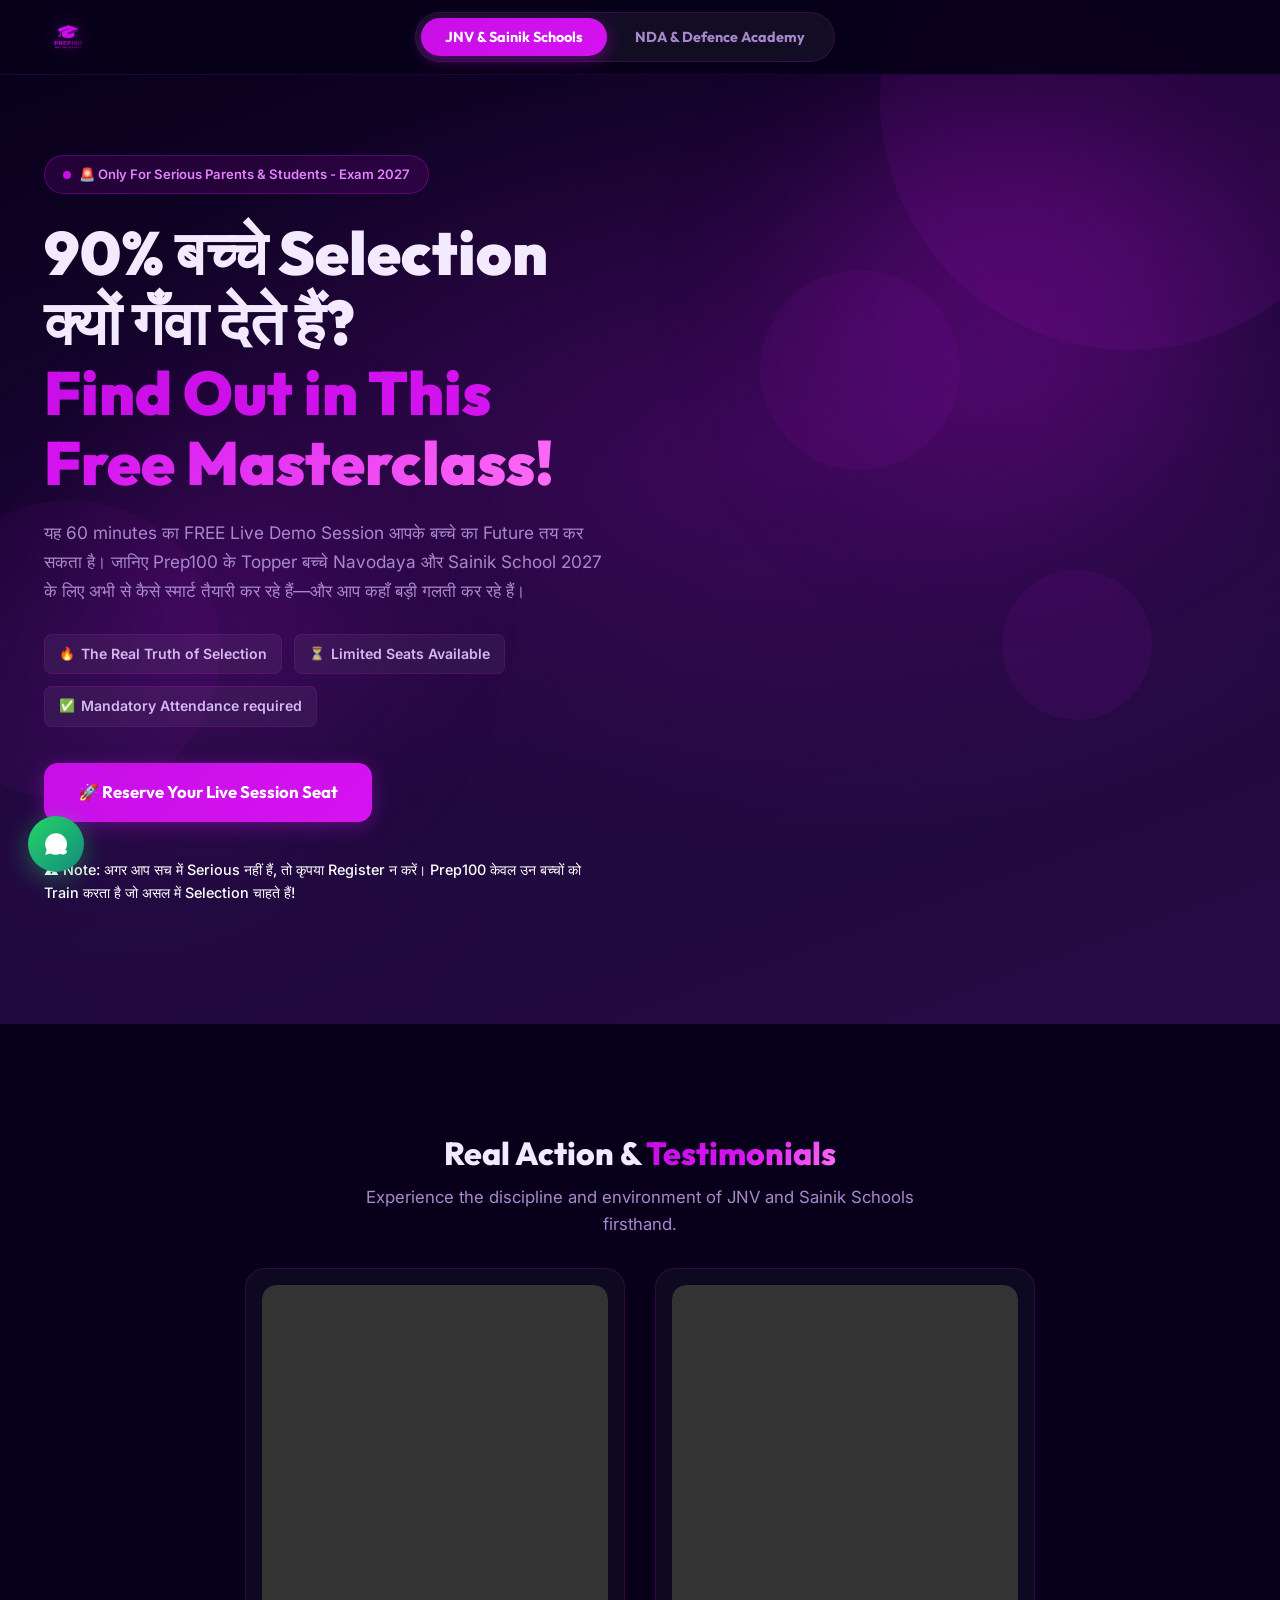
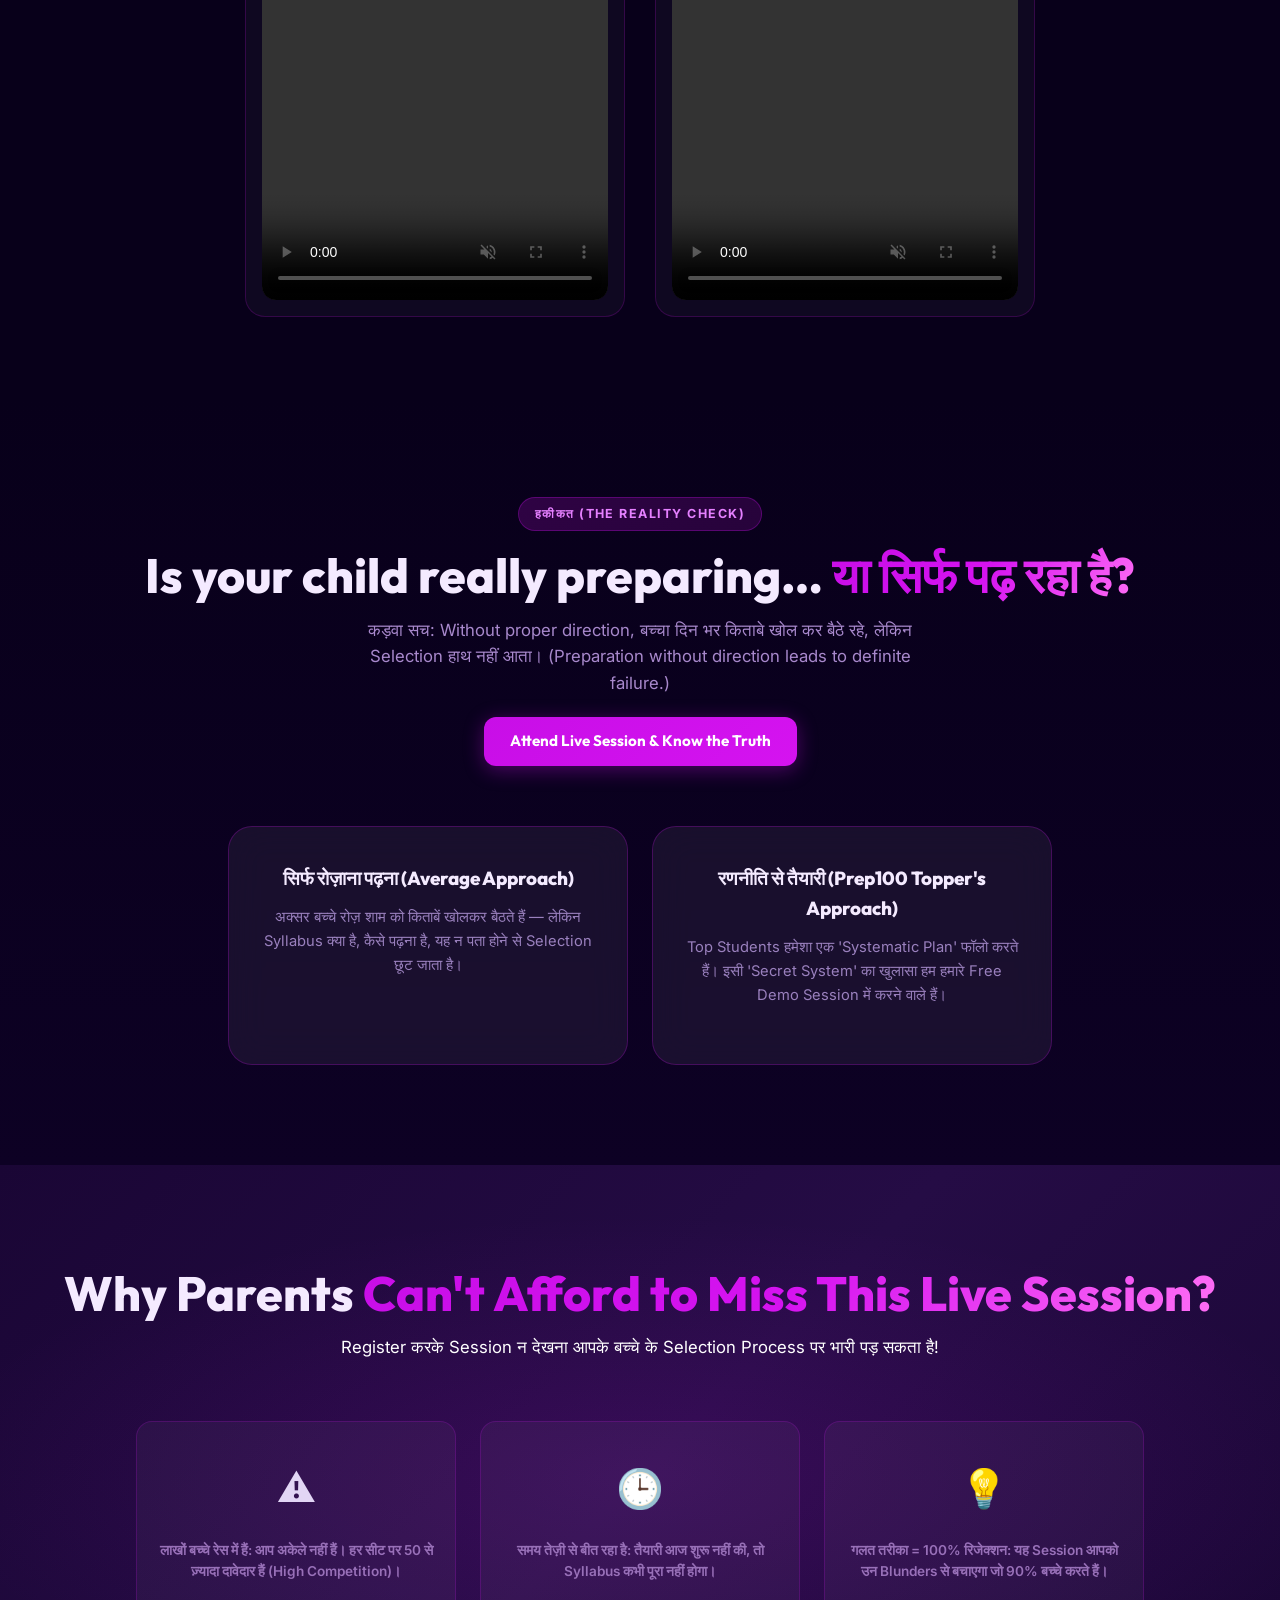
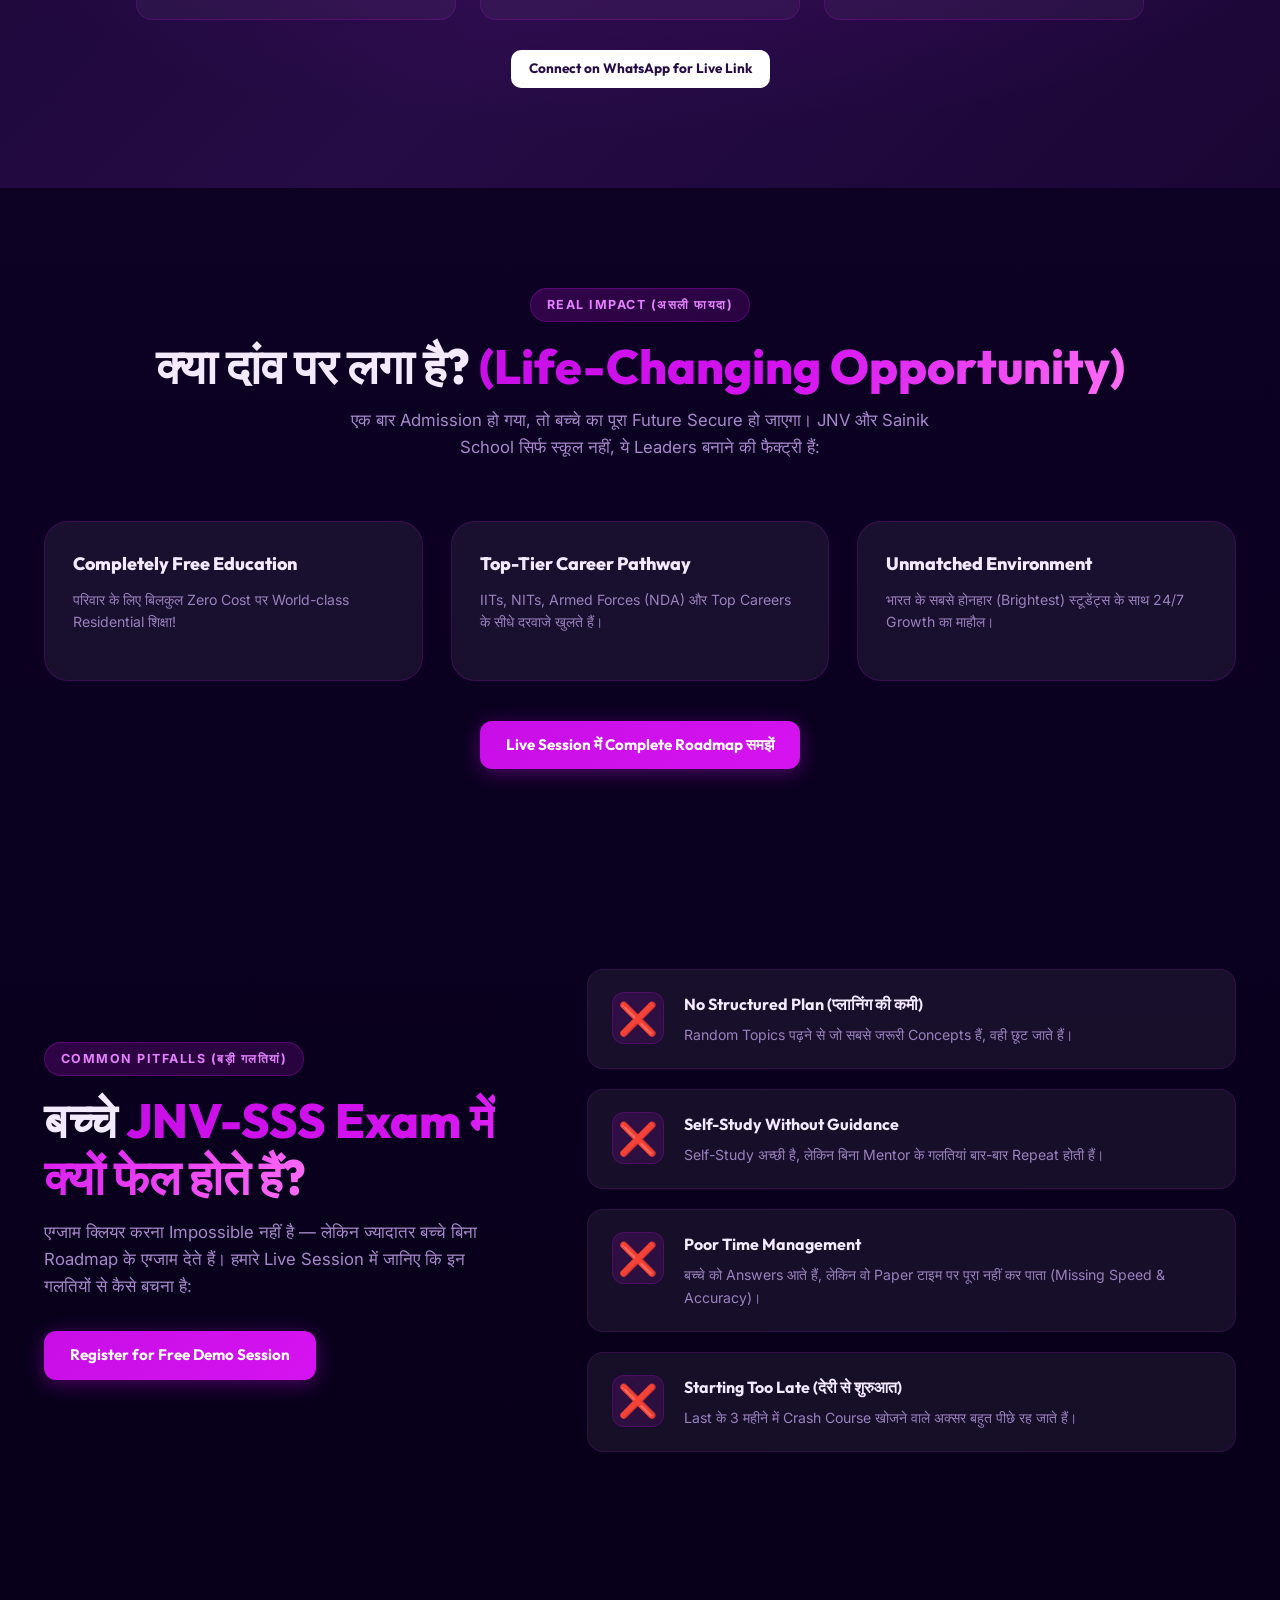
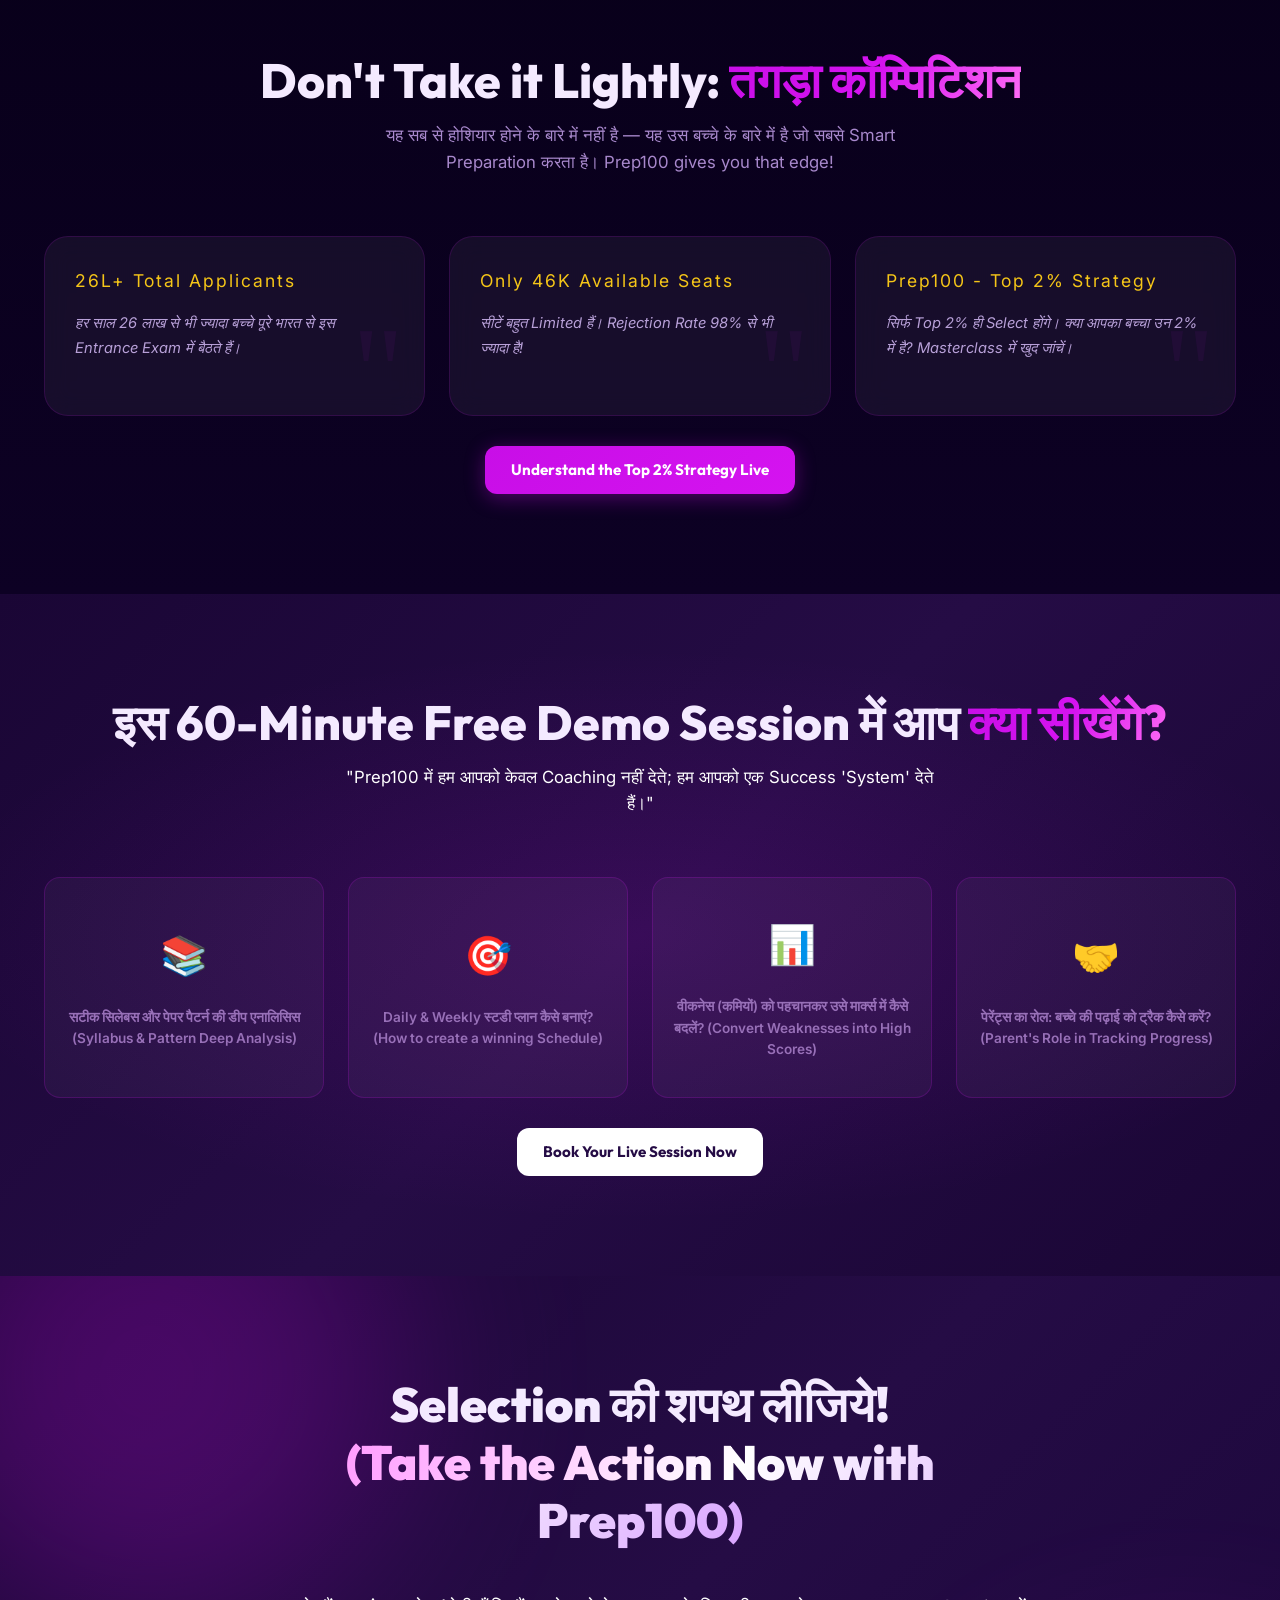
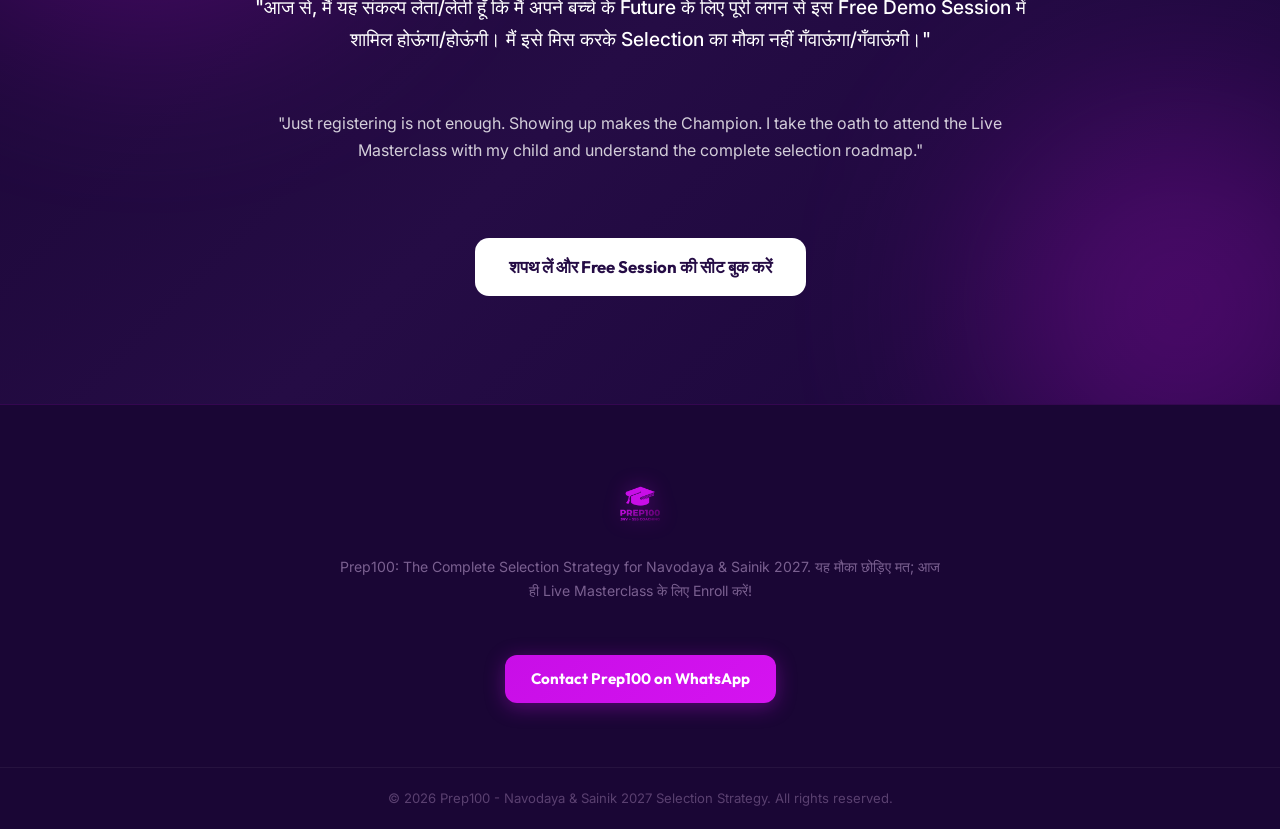
==== commit 04345882: "Implement Dual-Mode JNV/NDA Switcher, Restore Logo, and Enhance Instant Content Display" ====
--- a/index.html
+++ b/index.html
@@ -13,6 +13,25 @@
     href="https://fonts.googleapis.com/css2?family=Outfit:wght@300;400;500;600;700;800;900&family=Inter:wght@300;400;500;600;700&display=swap"
     rel="stylesheet" />
   <link rel="stylesheet" href="style.css" />
+
+  <!-- Meta Pixel Code -->
+  <script>
+  !function(f,b,e,v,n,t,s)
+  {if(f.fbq)return;n=f.fbq=function(){n.callMethod?
+  n.callMethod.apply(n,arguments):n.queue.push(arguments)};
+  if(!f._fbq)f._fbq=n;n.push=n;n.loaded=!0;n.version='2.0';
+  n.queue=[];t=b.createElement(e);t.async=!0;
+  t.src=v;s=b.getElementsByTagName(e)[0];
+  s.parentNode.insertBefore(t,s)}(window, document,'script',
+  'https://connect.facebook.net/en_US/fbevents.js');
+  fbq('init', '1200588231982150');
+  fbq('track', 'PageView');
+  </script>
+  <noscript><img height="1" width="1" style="display:none"
+  src="https://www.facebook.com/tr?id=1200588231982150&ev=PageView&noscript=1"
+  /></noscript>
+  <!-- End Meta Pixel Code -->
+
   <style>
     /* Added to ensure centering as requested by the user */
     .features-grid {
@@ -113,29 +132,24 @@
 </head>
 
 <body>
-
-  <!-- ===================== NAVBAR ===================== -->
-  <nav class="navbar" id="navbar">
-    <div class="nav-container">
+  
+  <!-- ===================== VIEW SWITCHER = :sticky ===================== -->
+  <div class="view-switcher-wrap">
+    <div class="switcher-container">
       <div class="nav-brand">
         <a href="#home" class="logo-wrap">
-          <img src="logo.png" alt="Prep100 Logo - Navodaya + Sainik School Coaching" class="nav-logo-img" />
+          <img src="logo.png" alt="Prep100 Logo" class="nav-logo-img" />
         </a>
       </div>
-      <ul class="nav-links" id="navLinks">
-        <li><a href="#home" class="nav-link">Home (होम)</a></li>
-        <li><a href="#strategy" class="nav-link">Roadmap (रोडमैप)</a></li>
-        <li><a href="#opportunity" class="nav-link">Mistakes (गलतियां)</a></li>
-        <li><a href="#system" class="nav-link">Prep100 System</a></li>
-      </ul>
-      <div class="nav-cta">
-        <a href="https://wa.me/919579119726?text=Hi%20I%20am%20interested%20in%20Navodaya%20%26%20Sainik%20School%20coaching" class="btn btn-primary pulse-btn" id="navRegisterBtn" target="_blank">💬 Book Free Demo Class</a>
-      </div>
-      <button class="hamburger" id="hamburger" aria-label="Toggle menu">
-        <span></span><span></span><span></span>
-      </button>
-    </div>
-  </nav>
+      <div class="view-switcher">
+        <button class="switch-btn active" id="btn-jnv" onclick="switchView('jnv')">JNV & Sainik Schools</button>
+        <button class="switch-btn" id="btn-nda" onclick="switchView('nda')">NDA & Defence Academy</button>
+      </div>
+      <div class="switcher-spacer"></div> <!-- To balance the center alignment -->
+    </div>
+  </div>
+
+  <main id="view-jnv">
 
   <!-- ===================== HERO ===================== -->
   <section class="hero" id="home">
@@ -166,7 +180,7 @@
           <div class="hero-feat"><span class="feat-icon">✅</span> Mandatory Attendance required</div>
         </div>
         <div class="hero-cta-group">
-          <a href="https://wa.me/919579119726?text=Hi%20I%20am%20interested%20in%20Navodaya%20%26%20Sainik%20School%20coaching" class="btn btn-primary btn-lg" target="_blank">🚀 Reserve Your Live Session Seat</a>
+          <a href="https://wa.me/919579119726?text=नमस्ते%2C%20मुझे%20नवोदय%20और%20सैनिक%20स्कूल%20कोचिंग%20के%20बारे%20में%20जानकारी%20चाहिए" class="btn btn-primary btn-lg" target="_blank">🚀 Reserve Your Live Session Seat</a>
         </div>
         <div style="margin-top: 15px; color: #fff; font-size: 0.9rem; font-weight: 500;">
             ⚠️ Note: अगर आप सच में Serious नहीं हैं, तो कृपया Register न करें। Prep100 केवल उन बच्चों को Train करता है जो असल में Selection चाहते हैं!
@@ -221,7 +235,7 @@
         <h2 class="section-title">Is your child really preparing… <span class="gradient-text">या सिर्फ पढ़ रहा है?</span></h2>
         <p class="section-sub">कड़वा सच: Without proper direction, बच्चा दिन भर किताबे खोल कर बैठे रहे, लेकिन Selection हाथ नहीं आता। (Preparation without direction leads to definite failure.)</p>
         <div style="margin-top: 20px;">
-          <a href="https://wa.me/919579119726?text=Hi%20I%20am%20interested%20in%20Navodaya%20%26%20Sainik%20School%20coaching" class="btn btn-primary" target="_blank">Attend Live Session & Know the Truth</a>
+          <a href="https://wa.me/919579119726?text=नमस्ते%2C%20मुझे%20नवोदय%20और%20सैनिक%20स्कूल%20कोचिंग%20के%20बारे%20में%20जानकारी%20चाहिए" class="btn btn-primary" target="_blank">Attend Live Session & Know the Truth</a>
         </div>
       </div>
       <div class="features-grid">
@@ -260,7 +274,7 @@
         </div>
       </div>
       <div style="text-align:center; margin-top:30px;">
-        <a href="https://wa.me/919579119726?text=Hi%20I%20am%20interested%20in%20Navodaya%20%26%20Sainik%20School%20coaching" class="btn btn-white btn-sm" target="_blank">Connect on WhatsApp for Live Link</a>
+        <a href="https://wa.me/919579119726?text=नमस्ते%2C%20मुझे%20नवोदय%20और%20सैनिक%20स्कूल%20कोचिंग%20के%20बारे%20में%20जानकारी%20चाहिए" class="btn btn-white btn-sm" target="_blank">Connect on WhatsApp for Live Link</a>
       </div>
     </div>
   </section>
@@ -293,7 +307,7 @@
         </div>
       </div>
       <div style="text-align:center; margin-top:40px;">
-        <a href="https://wa.me/919579119726?text=Hi%20I%20am%20interested%20in%20Navodaya%20%26%20Sainik%20School%20coaching" class="btn btn-primary" target="_blank">Live Session में Complete Roadmap समझें</a>
+        <a href="https://wa.me/919579119726?text=नमस्ते%2C%20मुझे%20नवोदय%20और%20सैनिक%20स्कूल%20कोचिंग%20के%20बारे%20में%20जानकारी%20चाहिए" class="btn btn-primary" target="_blank">Live Session में Complete Roadmap समझें</a>
       </div>
     </div>
   </section>
@@ -306,7 +320,7 @@
           <span class="section-label">Common Pitfalls (बड़ी गलतियां)</span>
           <h2 class="section-title">बच्चे <span class="gradient-text">JNV-SSS Exam में क्यों फेल होते हैं?</span></h2>
           <p class="section-sub">एग्जाम क्लियर करना Impossible नहीं है — लेकिन ज्यादातर बच्चे बिना Roadmap के एग्जाम देते हैं। हमारे Live Session में जानिए कि इन गलतियों से कैसे बचना है:</p>
-          <a href="https://wa.me/919579119726?text=Hi%20I%20am%20interested%20in%20Navodaya%20%26%20Sainik%20School%20coaching" class="btn btn-primary" target="_blank">Register for Free Demo Session</a>
+          <a href="https://wa.me/919579119726?text=नमस्ते%2C%20मुझे%20नवोदय%20और%20सैनिक%20स्कूल%20कोचिंग%20के%20बारे%20में%20जानकारी%20चाहिए" class="btn btn-primary" target="_blank">Register for Free Demo Session</a>
         </div>
         <div class="benefits-right">
           <div class="benefit-item" data-aos>
@@ -364,7 +378,7 @@
         </div>
       </div>
       <div style="text-align:center; margin-top:30px;">
-        <a href="https://wa.me/919579119726?text=Hi%20I%20am%20interested%20in%20Navodaya%20%26%20Sainik%20School%20coaching" class="btn btn-primary" target="_blank">Understand the Top 2% Strategy Live</a>
+        <a href="https://wa.me/919579119726?text=नमस्ते%2C%20मुझे%20नवोदय%20और%20सैनिक%20स्कूल%20कोचिंग%20के%20बारे%20में%20जानकारी%20चाहिए" class="btn btn-primary" target="_blank">Understand the Top 2% Strategy Live</a>
       </div>
     </div>
   </section>
@@ -396,7 +410,7 @@
         </div>
       </div>
       <div style="text-align:center; margin-top:30px;">
-        <a href="https://wa.me/919579119726?text=Hi%20I%20am%20interested%20in%20Navodaya%20%26%20Sainik%20School%20coaching" class="btn btn-white" target="_blank">Book Your Live Session Now</a>
+        <a href="https://wa.me/919579119726?text=नमस्ते%2C%20मुझे%20नवोदय%20और%20सैनिक%20स्कूल%20कोचिंग%20के%20बारे%20में%20जानकारी%20चाहिए" class="btn btn-white" target="_blank">Book Your Live Session Now</a>
       </div>
     </div>
   </section>
@@ -420,13 +434,412 @@
             "Just registering is not enough. Showing up makes the Champion. I take the oath to attend the Live Masterclass with my child and understand the complete selection roadmap."
           </p>
           <br/>
-          <a href="https://wa.me/919579119726?text=Hi%20I%20am%20interested%20in%20Navodaya%20%26%20Sainik%20School%20coaching" class="btn btn-white btn-lg pulse-btn" target="_blank" style="display:inline-block; margin-top:20px;">शपथ लें और Free Session की सीट बुक करें</a>
+          <a href="https://wa.me/919579119726?text=नमस्ते%2C%20मुझे%20नवोदय%20और%20सैनिक%20स्कूल%20कोचिंग%20के%20बारे%20में%20जानकारी%20चाहिए" class="btn btn-white btn-lg pulse-btn" target="_blank" style="display:inline-block; margin-top:20px;">शपथ लें और Free Session की सीट बुक करें</a>
         </div>
       </div>
     </div>
   </section>
 
   <!-- ===================== FOOTER ===================== -->
+  </main>
+
+  <!-- ===================== NDA / DCA VIEW ===================== -->
+  <main id="view-nda" style="display: none;">
+    <!-- NDA HERO -->
+    <section class="hero nda-hero" id="nda-home">
+      <div class="hero-bg-shapes">
+        <div class="shape shape-1"></div>
+        <div class="orb orb-1"></div>
+      </div>
+      <div class="container hero-container">
+        <div class="hero-content" data-aos>
+          <div class="hero-badge">
+            <span class="badge-dot"></span>
+            🪖 India's Elite Defence Coaching Hub
+          </div>
+          <h1 class="hero-title">
+            Prep Like a <br />
+            <span class="gradient-text">Future Officer</span>
+          </h1>
+          <p class="hero-subtitle">
+            Veteran-led academy for NDA, CDS, AFCAT, AFMC, TES and Agniveer. Structured training that blends classroom coaching, SSB mentoring and physical conditioning to help you wear the uniform with pride.
+          </p>
+          <div class="hero-features-row">
+            <div class="hero-feat"><span class="feat-icon">🎯</span> Officer–oriented training plans</div>
+            <div class="hero-feat"><span class="feat-icon">🪖</span> SSB & physical readiness focus</div>
+            <div class="hero-feat"><span class="feat-icon">📚</span> Complete written exam coverage</div>
+          </div>
+          <div class="hero-cta-group">
+            <a href="https://wa.me/919579119726?text=Jai%20Hind!%20I%27m%20Interested%20to%20know%20more" class="btn btn-primary btn-lg" target="_blank">Start My Defence Journey →</a>
+            <a href="#nda-courses" class="btn btn-ghost">View All Programs</a>
+          </div>
+          <div class="hero-trust">
+            <div class="trust-text">
+              <strong>4.9★</strong> Cadet Ratings | <strong>95%</strong> Selection Success
+            </div>
+          </div>
+        </div>
+        <div class="hero-visual" data-aos data-aos-delay="200">
+           <!-- DCA Branding / Logo placeholder -->
+           <div class="feature-card" style="text-align: center; padding: 40px; background: rgba(255,255,255,0.05);">
+             <h2 style="font-size: 3rem; margin-bottom: 10px;">DCA</h2>
+             <p style="font-weight: 700; color: var(--purple);">Defence Career Academy</p>
+             <p style="margin-top: 20px; font-style: italic; color: #a888cc;">Warriors in the making</p>
+           </div>
+        </div>
+      </div>
+    </section>
+
+    <!-- NDA STATS -->
+    <section class="section stats-section" id="nda-stats">
+      <div class="stats-bg"></div>
+      <div class="container">
+        <div class="section-header" data-aos>
+          <span class="section-label">DCA IN NUMBERS</span>
+          <h2 class="section-title">Trusted by <span class="gradient-text">Thousands of Cadets</span></h2>
+        </div>
+        <div class="stats-grid">
+          <div class="stat-card" data-aos>
+            <div class="stat-icon">👥</div>
+            <div class="stat-num" data-target="5000">5,000</div>
+            <div class="stat-label">Cadets Trained</div>
+          </div>
+          <div class="stat-card" data-aos>
+            <div class="stat-icon">🎯</div>
+            <div class="stat-num" data-target="95">95</div>
+            <div class="stat-label">Selection Rate %</div>
+          </div>
+          <div class="stat-card" data-aos>
+            <div class="stat-icon">⭐</div>
+            <div class="stat-num" data-target="24">24</div>
+            <div class="stat-label">Years of Legacy</div>
+          </div>
+          <div class="stat-card" data-aos>
+            <div class="stat-icon">📚</div>
+            <div class="stat-num" data-target="8">8</div>
+            <div class="stat-label">Defence Entries Covered</div>
+          </div>
+          <div class="stat-card" data-aos>
+            <div class="stat-icon">🪖</div>
+            <div class="stat-num" data-target="4">4</div>
+            <div class="stat-label">SSB Mentors</div>
+          </div>
+          <div class="stat-card" data-aos>
+            <div class="stat-icon">📺</div>
+            <div class="stat-num" data-target="60">60</div>
+            <div class="stat-label">Live Sessions / Month</div>
+          </div>
+        </div>
+      </div>
+    </section>
+
+    <!-- NDA COURSES -->
+    <section class="section courses" id="nda-courses">
+      <div class="container">
+        <div class="section-header" data-aos>
+          <span class="section-label">OUR COURSES</span>
+          <h2 class="section-title">Choose Your <span class="gradient-text">Path to Service</span></h2>
+          <p class="section-sub">Structured defence preparation programs for written exams, SSB and physical readiness.</p>
+        </div>
+        
+        <div class="courses-grid">
+          <!-- NDA -->
+          <div class="course-card program-card" data-aos>
+            <div class="program-badge">2 Years</div>
+            <div class="course-body">
+              <div class="course-meta">Batch Starts: 21 April</div>
+              <h3>NDA</h3>
+              <p class="course-desc">National Defence Academy Pre-Training Course</p>
+              <ul class="benefit-list" style="margin: 15px 0; font-size: 0.85rem; color: #a888cc;">
+                <li>⏱️ Intensive, structured schedule</li>
+                <li>📘 Complete written exam coverage</li>
+                <li>🪖 SSB orientation & personality grooming</li>
+              </ul>
+              <div style="display: flex; justify-content: space-between; align-items: center; margin-top: 20px;">
+                <span style="font-size: 0.8rem; color: var(--purple); font-weight: 700;">Defence Track</span>
+                <a href="https://wa.me/919579119726?text=Jai%20Hind!%20I%27m%20Interested%20to%20know%20more" class="btn btn-primary btn-sm">Enrol Now →</a>
+              </div>
+            </div>
+          </div>
+
+          <!-- CDS/SSC -->
+          <div class="course-card program-card" data-aos>
+            <div class="program-badge">1 Year</div>
+            <div class="course-body">
+              <div class="course-meta">Regular Batches</div>
+              <h3>CDS/SSC</h3>
+              <p class="course-desc">Combined Defence Services & Staff Selection Commission</p>
+              <ul class="benefit-list" style="margin: 15px 0; font-size: 0.85rem; color: #a888cc;">
+                <li>⏱️ Intensive, structured schedule</li>
+                <li>📘 Complete written exam coverage</li>
+                <li>🪖 SSB orientation & personality grooming</li>
+              </ul>
+              <div style="display: flex; justify-content: space-between; align-items: center; margin-top: 20px;">
+                <span style="font-size: 0.8rem; color: var(--purple); font-weight: 700;">Defence Track</span>
+                <a href="https://wa.me/919579119726?text=Jai%20Hind!%20I%27m%20Interested%20to%20know%20more" class="btn btn-primary btn-sm">Enrol Now →</a>
+              </div>
+            </div>
+          </div>
+
+          <!-- AFCAT -->
+          <div class="course-card program-card" data-aos>
+            <div class="program-badge">18 Months</div>
+            <div class="course-body">
+              <div class="course-meta">Specialized Training</div>
+              <h3>AFCAT</h3>
+              <p class="course-desc">Air Force Common Admission Test Preparation</p>
+              <ul class="benefit-list" style="margin: 15px 0; font-size: 0.85rem; color: #a888cc;">
+                <li>⏱️ Intensive, structured schedule</li>
+                <li>📘 Complete written exam coverage</li>
+                <li>🪖 SSB orientation & personality grooming</li>
+              </ul>
+              <div style="display: flex; justify-content: space-between; align-items: center; margin-top: 20px;">
+                <span style="font-size: 0.8rem; color: var(--purple); font-weight: 700;">Defence Track</span>
+                <a href="https://wa.me/919579119726?text=Jai%20Hind!%20I%27m%20Interested%20to%20know%20more" class="btn btn-primary btn-sm">Enrol Now →</a>
+              </div>
+            </div>
+          </div>
+
+          <!-- AFMC - NEET -->
+          <div class="course-card program-card" data-aos>
+            <div class="program-badge">2 Years</div>
+            <div class="course-body">
+              <div class="course-meta">Medical Focus</div>
+              <h3>AFMC - NEET</h3>
+              <p class="course-desc">Armed Forces Medical College Entry</p>
+              <ul class="benefit-list" style="margin: 15px 0; font-size: 0.85rem; color: #a888cc;">
+                <li>⏱️ Intensive, structured schedule</li>
+                <li>📘 Complete written exam coverage</li>
+                <li>🪖 SSB orientation & personality grooming</li>
+              </ul>
+              <div style="display: flex; justify-content: space-between; align-items: center; margin-top: 20px;">
+                <span style="font-size: 0.8rem; color: var(--purple); font-weight: 700;">Defence Track</span>
+                <a href="https://wa.me/919579119726?text=Jai%20Hind!%20I%27m%20Interested%20to%20know%20more" class="btn btn-primary btn-sm">Enrol Now →</a>
+              </div>
+            </div>
+          </div>
+
+          <!-- TES - JEE -->
+          <div class="course-card program-card" data-aos>
+            <div class="program-badge">2 Years</div>
+            <div class="course-body">
+              <div class="course-meta">Engineering Students</div>
+              <h3>TES - JEE Entry</h3>
+              <p class="course-desc">Technical Entry Scheme for Engineers</p>
+              <ul class="benefit-list" style="margin: 15px 0; font-size: 0.85rem; color: #a888cc;">
+                <li>⏱️ Intensive, structured schedule</li>
+                <li>📘 Complete written exam coverage</li>
+                <li>🪖 SSB orientation & personality grooming</li>
+              </ul>
+              <div style="display: flex; justify-content: space-between; align-items: center; margin-top: 20px;">
+                <span style="font-size: 0.8rem; color: var(--purple); font-weight: 700;">Defence Track</span>
+                <a href="https://wa.me/919579119726?text=Jai%20Hind!%20I%27m%20Interested%20to%20know%20more" class="btn btn-primary btn-sm">Enrol Now →</a>
+              </div>
+            </div>
+          </div>
+
+          <!-- Agniveer -->
+          <div class="course-card program-card" data-aos>
+            <div class="program-badge">6 Months</div>
+            <div class="course-body">
+              <div class="course-meta">All Branches</div>
+              <h3>Agniveer Scheme</h3>
+              <p class="course-desc">Army, Navy & Air Force Agniveer Program</p>
+              <ul class="benefit-list" style="margin: 15px 0; font-size: 0.85rem; color: #a888cc;">
+                <li>⏱️ Intensive, structured schedule</li>
+                <li>📘 Complete written exam coverage</li>
+                <li>🪖 SSB orientation & personality grooming</li>
+              </ul>
+              <div style="display: flex; justify-content: space-between; align-items: center; margin-top: 20px;">
+                <span style="font-size: 0.8rem; color: var(--purple); font-weight: 700;">Defence Track</span>
+                <a href="https://wa.me/919579119726?text=Jai%20Hind!%20I%27m%20Interested%20to%20know%20more" class="btn btn-primary btn-sm">Enrol Now →</a>
+              </div>
+            </div>
+          </div>
+        </div>
+      </div>
+    </section>
+
+    <!-- WHY DCA -->
+    <section class="section benefits" id="nda-why">
+      <div class="container">
+        <div class="benefits-inner">
+          <div class="benefits-left" data-aos>
+            <span class="section-label">WHY DCA</span>
+            <h2 class="section-title">Unmatched Benefits for <span class="gradient-text">Every Cadet</span></h2>
+            <p class="section-sub">Defence Career Academy is built on the belief that every motivated youngster deserves access to elite defence coaching — regardless of background.</p>
+          </div>
+          <div class="benefits-right">
+            <div class="benefit-item" data-aos>
+              <div class="benefit-icon">🎯</div>
+              <div>
+                <h4>Mission-Driven Coaching</h4>
+                <p>Awareness, guidance and complete preparation for all defence force entries with a single, unified training system.</p>
+              </div>
+            </div>
+            <div class="benefit-item" data-aos>
+              <div class="benefit-icon">⚔️</div>
+              <div>
+                <h4>Veteran-Led Mentorship</h4>
+                <p>Train under decorated officers who bring real battlefield experience into the classroom and parade ground.</p>
+              </div>
+            </div>
+            <div class="benefit-item" data-aos>
+              <div class="benefit-icon">🚀</div>
+              <div>
+                <h4>Holistic Development</h4>
+                <p>Academics, physical training and SSB personality development crafted to build officers, not just aspirants.</p>
+              </div>
+            </div>
+            <div class="benefit-item" data-aos>
+              <div class="benefit-icon">📍</div>
+              <div>
+                <h4>Structured Path to Uniform</h4>
+                <p>Clear roadmaps for NDA, CDS, AFCAT, AFMC, TES and Agniveer so cadets always know their next step.</p>
+              </div>
+            </div>
+          </div>
+        </div>
+      </div>
+    </section>
+
+    <!-- MENTORS -->
+    <section class="section" id="nda-mentors">
+      <div class="container">
+        <div class="section-header" data-aos>
+          <span class="section-label">EXPERT LEADERS</span>
+          <h2 class="section-title">Meet Our <span class="gradient-text">Expert Leaders</span></h2>
+          <p class="section-sub">Mentors with military expertise and proven success track records</p>
+        </div>
+        
+        <div class="mentor-grid">
+          <!-- Founder -->
+          <div class="mentor-card" data-aos>
+             <div class="mentor-avatar">SR</div>
+             <div class="mentor-role">Founder & Chief Mentor</div>
+             <h3 class="mentor-name">Colonel Sachin Randale</h3>
+             <div style="margin-bottom: 15px;">
+               <span class="badge-dot" style="background: gold;"></span> 🎖️ Shaurya Chakra 🎖️ Sena Medal
+             </div>
+             <p class="mentor-bio">
+               Highly decorated Army veteran with 24 years of elite combat experience. Pioneer of defence force training methodology serving thousands of successful recruits and officers.
+             </p>
+          </div>
+        </div>
+
+        <div style="margin-top: 80px;">
+          <h3 style="text-align: center; margin-bottom: 40px; font-family: 'Outfit';">🎓 Academic Excellence Team</h3>
+          <div class="team-list">
+            <div class="team-item">
+              <div class="team-initials">PBP</div>
+              <div>
+                <div style="font-weight: 700;">Prof. Balaji Phulari</div>
+                <div style="font-size: 0.8rem; color: var(--purple);">Mathematics & Science</div>
+              </div>
+            </div>
+            <div class="team-item">
+              <div class="team-initials">PDJ</div>
+              <div>
+                <div style="font-weight: 700;">Prof. Dipti Jadhav</div>
+                <div style="font-size: 0.8rem; color: var(--purple);">English & Communication</div>
+              </div>
+            </div>
+            <div class="team-item">
+              <div class="team-initials">PTJ</div>
+              <div>
+                <div style="font-weight: 700;">Prof. Trupti Jadhav</div>
+                <div style="font-size: 0.8rem; color: var(--purple);">General Studies</div>
+              </div>
+            </div>
+            <div class="team-item">
+              <div class="team-initials">PBB</div>
+              <div>
+                <div style="font-weight: 700;">Prof. Bhagwan Biradar</div>
+                <div style="font-size: 0.8rem; color: var(--purple);">Physical Training</div>
+              </div>
+            </div>
+          </div>
+        </div>
+
+        <div style="margin-top: 80px;">
+          <h3 style="text-align: center; margin-bottom: 40px; font-family: 'Outfit';">🎖️ SSB Interview Mentors</h3>
+          <div class="team-list">
+            <div class="team-item">
+              <div class="team-initials">CGK</div>
+              <div>
+                <div style="font-weight: 700;">Colonel Giridhar Kole</div>
+                <div style="font-size: 0.8rem; color: var(--purple);">SM (Veteran) | Psychology Expert</div>
+              </div>
+            </div>
+            <div class="team-item">
+              <div class="team-initials">GCA</div>
+              <div>
+                <div style="font-weight: 700;">Group Capt. Arvind Mahadhik</div>
+                <div style="font-size: 0.8rem; color: var(--purple);">(Veteran) | Leadership Training</div>
+              </div>
+            </div>
+            <div class="team-item">
+              <div class="team-initials">GCS</div>
+              <div>
+                <div style="font-weight: 700;">Group Capt. S. Kulkarni</div>
+                <div style="font-size: 0.8rem; color: var(--purple);">(Veteran) | SSB Interview</div>
+              </div>
+            </div>
+            <div class="team-item">
+              <div class="team-initials">LCH</div>
+              <div>
+                <div style="font-weight: 700;">Lt. Cdr. Himani Rawat</div>
+                <div style="font-size: 0.8rem; color: var(--purple);">(Veteran) | Strategy & Tactics</div>
+              </div>
+            </div>
+          </div>
+        </div>
+      </div>
+    </section>
+
+    <!-- SSB MODULES -->
+    <section class="section stats-section" id="nda-ssb">
+      <div class="stats-bg"></div>
+      <div class="container">
+        <div class="section-header" data-aos>
+          <span class="section-label">SSB TRAINING MODULES</span>
+          <h2 class="section-title">Comprehensive Prep for <span class="gradient-text">SSB Examination</span></h2>
+        </div>
+        
+        <div class="ssb-grid">
+          <div class="ssb-card" data-aos>
+            <div class="ssb-icon-box">🧠</div>
+            <div class="ssb-info">
+              <span class="duration">⏱️ 5 Days</span>
+              <h4>Psychology Module</h4>
+              <p>Understanding personality, intelligence, reasoning, and psychological factors for defence recruitment.</p>
+            </div>
+          </div>
+          <div class="ssb-card" data-aos>
+            <div class="ssb-icon-box">⚙️</div>
+            <div class="ssb-info">
+              <span class="duration">⏱️ 4 Days</span>
+              <h4>GTO Module</h4>
+              <p>Group discussions, planning exercises, outdoor tasks, and team-based activities testing leadership and teamwork.</p>
+            </div>
+          </div>
+          <div class="ssb-card" data-aos>
+            <div class="ssb-icon-box">🎤</div>
+            <div class="ssb-info">
+              <span class="duration">⏱️ 4 Days</span>
+              <h4>Interview Prep</h4>
+              <p>Personal interview preparation, communication skills, confidence building, and mock interviews.</p>
+            </div>
+          </div>
+        </div>
+        
+        <div style="text-align: center; margin-top: 60px;">
+          <a href="https://wa.me/919579119726?text=Jai%20Hind!%20I%27m%20Interested%20to%20know%20more" class="btn btn-white btn-lg pulse-btn" target="_blank">Start My Defence Journey Now</a>
+        </div>
+      </div>
+    </section>
+  </main>
+
   <footer class="footer">
     <div class="footer-top">
       <div class="container footer-grid">
@@ -436,7 +849,7 @@
             <p class="footer-desc" style="max-width: 600px;">Prep100: The Complete Selection Strategy for Navodaya & Sainik 2027. यह मौका छोड़िए मत; आज ही Live Masterclass के लिए Enroll करें!</p>
           </div>
           <div class="footer-links-col" style="margin-top: 20px;">
-            <a href="https://wa.me/919579119726?text=Hi%20I%20am%20interested%20in%20Navodaya%20%26%20Sainik%20School%20coaching" class="btn btn-primary" target="_blank">Contact Prep100 on WhatsApp</a>
+            <a href="https://wa.me/919579119726?text=नमस्ते%2C%20मुझे%20नवोदय%20और%20सैनिक%20स्कूल%20कोचिंग%20के%20बारे%20में%20जानकारी%20चाहिए" class="btn btn-primary" target="_blank">Contact Prep100 on WhatsApp</a>
           </div>
         </div>
       </div>
@@ -449,7 +862,7 @@
   </footer>
 
   <!-- ===================== FLOATING ELEMENTS ===================== -->
-  <a href="https://wa.me/919579119726?text=Hi%20I%20am%20interested%20in%20Navodaya%20%26%20Sainik%20School%20coaching"
+  <a href="https://wa.me/919579119726?text=नमस्ते%2C%20मुझे%20नवोदय%20और%20सैनिक%20स्कूल%20कोचिंग%20के%20बारे%20में%20जानकारी%20चाहिए"
     class="whatsapp-float" target="_blank" rel="noopener" title="Chat on WhatsApp" id="whatsappBtn">
     <svg viewBox="0 0 24 24" fill="currentColor">
       <path
@@ -459,7 +872,7 @@
   </a>
 
   <div class="sticky-cta" id="stickyCTA">
-    <a href="https://wa.me/919579119726?text=Hi%20I%20am%20interested%20in%20Navodaya%20%26%20Sainik%20School%20coaching" class="btn btn-primary" target="_blank">🚀 Miss मत करें! Prep100 Demo Join करें</a>
+    <a href="https://wa.me/919579119726?text=नमस्ते%2C%20मुझे%20नवोदय%20और%20सैनिक%20स्कूल%20कोचिंग%20के%20बारे%20में%20जानकारी%20चाहिए" class="btn btn-primary" target="_blank">🚀 Miss मत करें! Prep100 Demo Join करें</a>
   </div>
 
   <button class="scroll-top" id="scrollTop" aria-label="Scroll to top" title="Back to top">↑</button>
--- a/style.css
+++ b/style.css
@@ -239,128 +239,17 @@
 }
 
 /* =========================================
-   NAVBAR
-   ========================================= */
-.navbar {
-  position: fixed;
-  top: 0;
-  left: 0;
-  right: 0;
-  z-index: 1000;
-  padding: 16px 0;
-  transition: var(--transition);
-}
-
-.navbar.scrolled {
-  background: rgba(8, 0, 26, 0.92);
-  backdrop-filter: blur(20px);
-  -webkit-backdrop-filter: blur(20px);
-  border-bottom: 1px solid rgba(200, 14, 231, 0.15);
-  padding: 10px 0;
-  box-shadow: 0 4px 32px rgba(0, 0, 0, 0.4);
-}
-
-.nav-container {
-  max-width: 1240px;
-  margin: 0 auto;
-  padding: 0 24px;
-  display: flex;
-  align-items: center;
-  gap: 24px;
-}
-
-.nav-brand {
-  margin-right: auto;
-}
-
-.logo-wrap {
-  display: flex;
-  align-items: center;
-  gap: 12px;
-  text-decoration: none;
-}
-
-.nav-logo-img {
-  height: 52px;
-  width: auto;
-  display: block;
-  filter: drop-shadow(0 0 10px rgba(200, 14, 231, 0.35));
-  transition: filter 0.3s, transform 0.3s;
-}
-
-.nav-logo-img:hover {
-  filter: drop-shadow(0 0 18px rgba(200, 14, 231, 0.6));
-  transform: scale(1.04);
-}
-
-.nav-links {
-  display: flex;
-  align-items: center;
-  gap: 6px;
-}
-
-.nav-link {
-  padding: 8px 14px;
-  border-radius: 10px;
-  font-size: 0.92rem;
-  font-weight: 500;
-  color: #c0a8e4;
-  transition: var(--transition);
-}
-
-.nav-link:hover {
-  color: #fff;
-  background: rgba(200, 14, 231, 0.12);
-}
-
-.nav-cta {
-  flex-shrink: 0;
-}
-
-.hamburger {
-  display: none;
-  flex-direction: column;
-  gap: 5px;
-  background: none;
-  border: none;
-  cursor: pointer;
-  padding: 6px;
-  margin-left: auto;
-}
-
-.hamburger span {
-  display: block;
-  width: 24px;
-  height: 2px;
-  background: #fff;
-  border-radius: 2px;
-  transition: var(--transition);
-}
-
-.hamburger.active span:nth-child(1) {
-  transform: rotate(45deg) translate(5px, 5px);
-}
-
-.hamburger.active span:nth-child(2) {
-  opacity: 0;
-}
-
-.hamburger.active span:nth-child(3) {
-  transform: rotate(-45deg) translate(5px, -5px);
-}
-
-/* =========================================
    HERO
    ========================================= */
 .hero {
   min-height: 100vh;
   display: flex;
   flex-direction: column;
-  justify-content: center;
+  justify-content: flex-start; /* Changed from center to eliminate top gap */
   background: radial-gradient(ellipse 80% 60% at 60% 40%, rgba(200, 14, 231, 0.18) 0%, transparent 70%),
     radial-gradient(ellipse 60% 50% at 10% 80%, rgba(37, 12, 69, 0.8) 0%, transparent 60%),
     linear-gradient(160deg, #08001a 0%, #1a0635 40%, #250C45 100%);
-  padding-top: 80px;
+  padding-top: 40px; /* Space for the sticky switcher */
   overflow: hidden;
 }
 
@@ -1860,4 +1749,298 @@
   .stats-grid {
     grid-template-columns: 1fr 1fr;
   }
+}
+
+/* =========================================
+   CATEGORY SWITCHER (JNV vs NDA)
+   ========================================= */
+.view-switcher-wrap {
+  position: sticky;
+  top: 0;
+  z-index: 1000;
+  background: rgba(8, 0, 26, 0.85);
+  backdrop-filter: blur(20px);
+  -webkit-backdrop-filter: blur(20px);
+  border-bottom: 1px solid rgba(200, 14, 231, 0.15);
+  padding: 12px 0;
+}
+
+.switcher-container {
+  max-width: 1240px;
+  margin: 0 auto;
+  padding: 0 24px;
+  display: flex;
+  align-items: center;
+  justify-content: space-between;
+}
+
+.nav-brand {
+  flex-shrink: 0;
+  min-width: 150px; /* Ensure logo area has space */
+}
+
+.logo-wrap {
+  display: flex;
+  align-items: center;
+  gap: 12px;
+  text-decoration: none;
+}
+
+.nav-logo-img {
+  height: 48px;
+  width: auto;
+  display: block;
+  filter: drop-shadow(0 0 10px rgba(200, 14, 231, 0.35));
+  transition: var(--transition);
+}
+
+.nav-logo-img:hover {
+  filter: drop-shadow(0 0 18px rgba(200, 14, 231, 0.6));
+  transform: scale(1.04);
+}
+
+.switcher-spacer {
+  width: 180px; /* Approximate width of the logo area to balance center */
+}
+
+@media (max-width: 992px) {
+  .switcher-spacer {
+    display: none;
+  }
+}
+
+.view-switcher {
+  display: flex;
+  background: rgba(255, 255, 255, 0.05);
+  padding: 5px;
+  border-radius: 100px;
+  border: 1px solid rgba(200, 14, 231, 0.2);
+  gap: 4px;
+}
+
+.switch-btn {
+  padding: 10px 24px;
+  border-radius: 100px;
+  font-family: 'Outfit', sans-serif;
+  font-weight: 700;
+  font-size: 0.9rem;
+  color: #a888cc;
+  cursor: pointer;
+  transition: var(--transition);
+  border: none;
+  background: transparent;
+  white-space: nowrap;
+}
+
+.switch-btn.active {
+  background: linear-gradient(135deg, var(--purple), var(--magenta));
+  color: #fff;
+  box-shadow: 0 4px 15px rgba(200, 14, 231, 0.4);
+}
+
+.switch-btn:not(.active):hover {
+  background: rgba(255, 255, 255, 0.08);
+  color: #fff;
+}
+
+/* =========================================
+   NDA SPECIFIC COMPONENTS
+   ========================================= */
+.nda-hero {
+  background: radial-gradient(circle at 50% 50%, rgba(30, 0, 80, 0.8) 0%, #08001a 100%),
+              url('https://images.unsplash.com/photo-1590402444582-43d16d655f9f?auto=format&fit=crop&q=80&w=2070') center/cover;
+  background-blend-mode: overlay;
+}
+
+.mentor-grid {
+  display: grid;
+  grid-template-columns: repeat(auto-fit, minmax(280px, 1fr));
+  gap: 30px;
+  margin-top: 50px;
+}
+
+.mentor-card {
+  background: var(--glass);
+  border: 1px solid var(--glass-border);
+  border-radius: var(--radius-lg);
+  padding: 30px;
+  text-align: center;
+  transition: var(--transition);
+  position: relative;
+  overflow: hidden;
+}
+
+.mentor-card::before {
+  content: '';
+  position: absolute;
+  top: 0;
+  left: 0;
+  right: 0;
+  height: 4px;
+  background: linear-gradient(90deg, var(--purple), var(--magenta));
+  opacity: 0;
+  transition: opacity 0.3s;
+}
+
+.mentor-card:hover {
+  transform: translateY(-10px);
+  background: rgba(255, 255, 255, 0.08);
+  border-color: rgba(200, 14, 231, 0.5);
+}
+
+.mentor-card:hover::before {
+  opacity: 1;
+}
+
+.mentor-avatar {
+  width: 100px;
+  height: 100px;
+  border-radius: 50%;
+  background: linear-gradient(135deg, var(--purple), var(--magenta));
+  margin: 0 auto 20px;
+  display: flex;
+  align-items: center;
+  justify-content: center;
+  font-size: 2.2rem;
+  font-weight: 800;
+  color: #fff;
+  border: 4px solid rgba(255, 255, 255, 0.1);
+  box-shadow: var(--glow);
+}
+
+.mentor-role {
+  font-size: 0.85rem;
+  color: var(--purple);
+  font-weight: 700;
+  text-transform: uppercase;
+  letter-spacing: 1px;
+  margin-bottom: 8px;
+}
+
+.mentor-name {
+  font-family: 'Outfit', sans-serif;
+  font-size: 1.4rem;
+  font-weight: 800;
+  margin-bottom: 12px;
+  color: #fff;
+}
+
+.mentor-bio {
+  font-size: 0.9rem;
+  color: #a888cc;
+  line-height: 1.6;
+}
+
+.ssb-grid {
+  display: grid;
+  grid-template-columns: repeat(auto-fit, minmax(300px, 1fr));
+  gap: 24px;
+}
+
+.ssb-card {
+  background: rgba(255,255,255,0.03);
+  border: 1px solid rgba(200, 14, 231, 0.15);
+  border-radius: 20px;
+  padding: 24px;
+  display: flex;
+  gap: 20px;
+  transition: var(--transition);
+}
+
+.ssb-card:hover {
+  background: rgba(255,255,255,0.06);
+  border-color: var(--purple);
+  transform: translateX(10px);
+}
+
+.ssb-icon-box {
+  width: 60px;
+  height: 60px;
+  background: rgba(200, 14, 231, 0.1);
+  border-radius: 12px;
+  display: flex;
+  align-items: center;
+  justify-content: center;
+  font-size: 1.8rem;
+  flex-shrink: 0;
+}
+
+.ssb-info h4 {
+  font-family: 'Outfit', sans-serif;
+  font-size: 1.2rem;
+  margin-bottom: 4px;
+  color: #fff;
+}
+
+.ssb-info .duration {
+  font-size: 0.8rem;
+  color: var(--purple);
+  font-weight: 700;
+  margin-bottom: 8px;
+  display: block;
+}
+
+.ssb-info p {
+  font-size: 0.88rem;
+  color: #a888cc;
+}
+
+.program-card {
+  position: relative;
+}
+
+.program-badge {
+  position: absolute;
+  top: 20px;
+  right: 20px;
+  background: var(--purple);
+  color: #fff;
+  padding: 4px 12px;
+  border-radius: 100px;
+  font-size: 0.75rem;
+  font-weight: 700;
+  z-index: 10;
+}
+
+.team-list {
+  display: grid;
+  grid-template-columns: repeat(auto-fit, minmax(200px, 1fr));
+  gap: 20px;
+  text-align: left;
+}
+
+.team-item {
+  background: rgba(255,255,255,0.03);
+  padding: 15px;
+  border-radius: 12px;
+  display: flex;
+  align-items: center;
+  gap: 12px;
+}
+
+.team-initials {
+  width: 40px;
+  height: 40px;
+  background: var(--dark);
+  border: 1px solid var(--purple);
+  border-radius: 50%;
+  display: flex;
+  align-items: center;
+  justify-content: center;
+  font-weight: 700;
+  font-size: 0.8rem;
+  color: var(--purple);
+}
+
+@media (max-width: 768px) {
+  .view-switcher-wrap {
+  }
+  .view-switcher {
+    width: 90%;
+  }
+  .switch-btn {
+    flex: 1;
+    padding: 8px 12px;
+    font-size: 0.8rem;
+  }
 }
